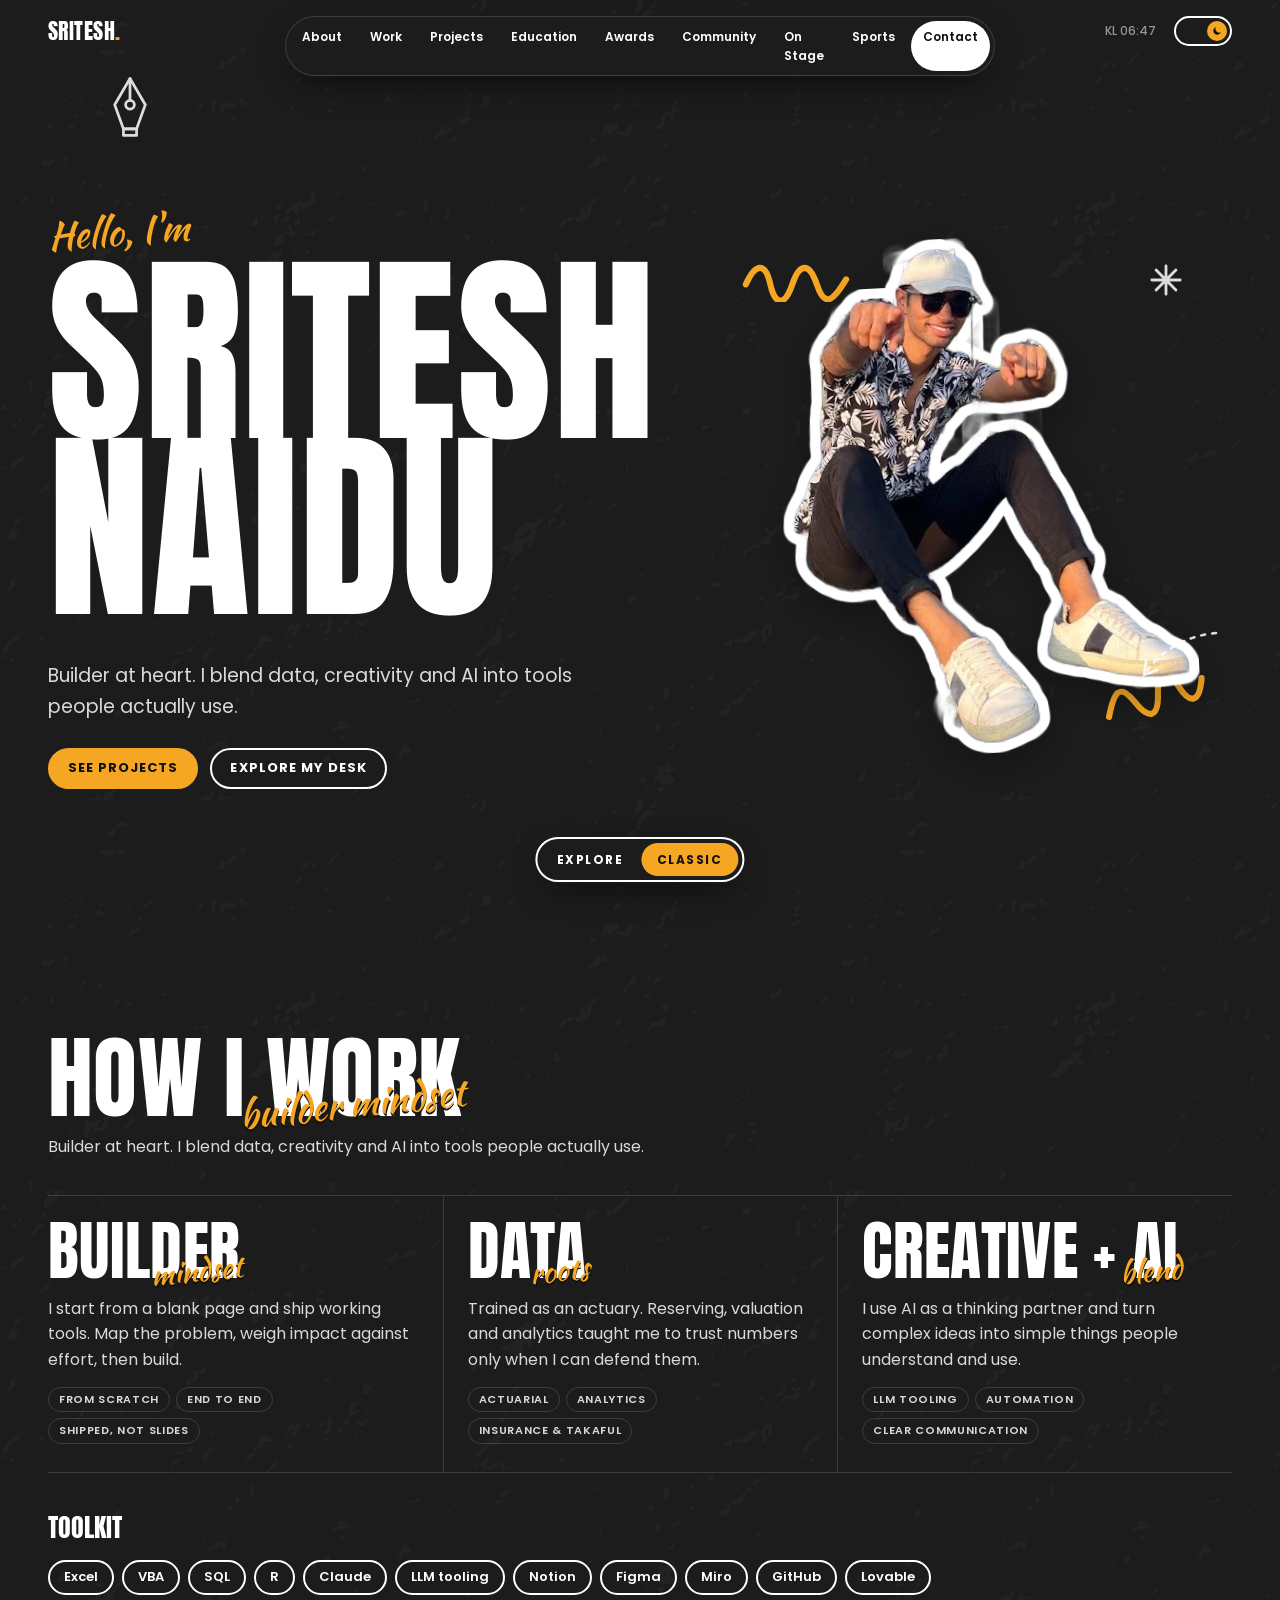
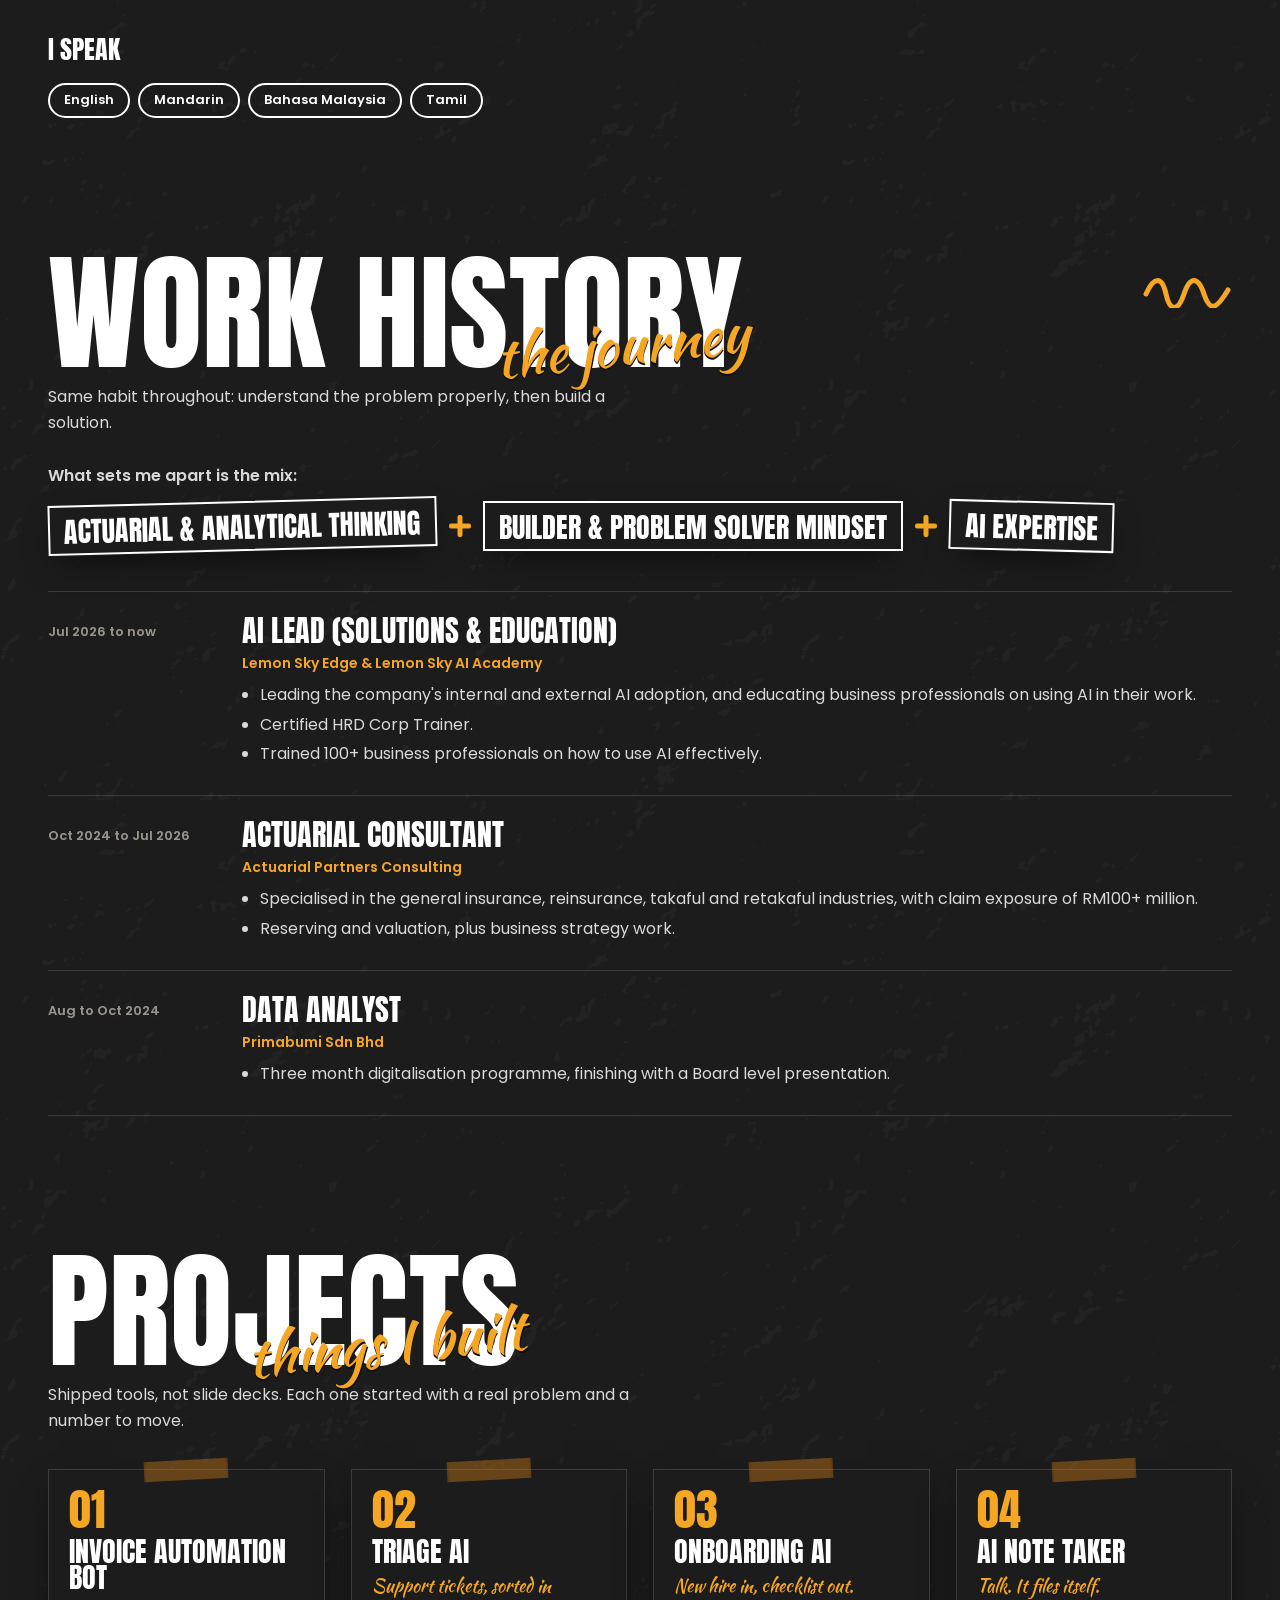
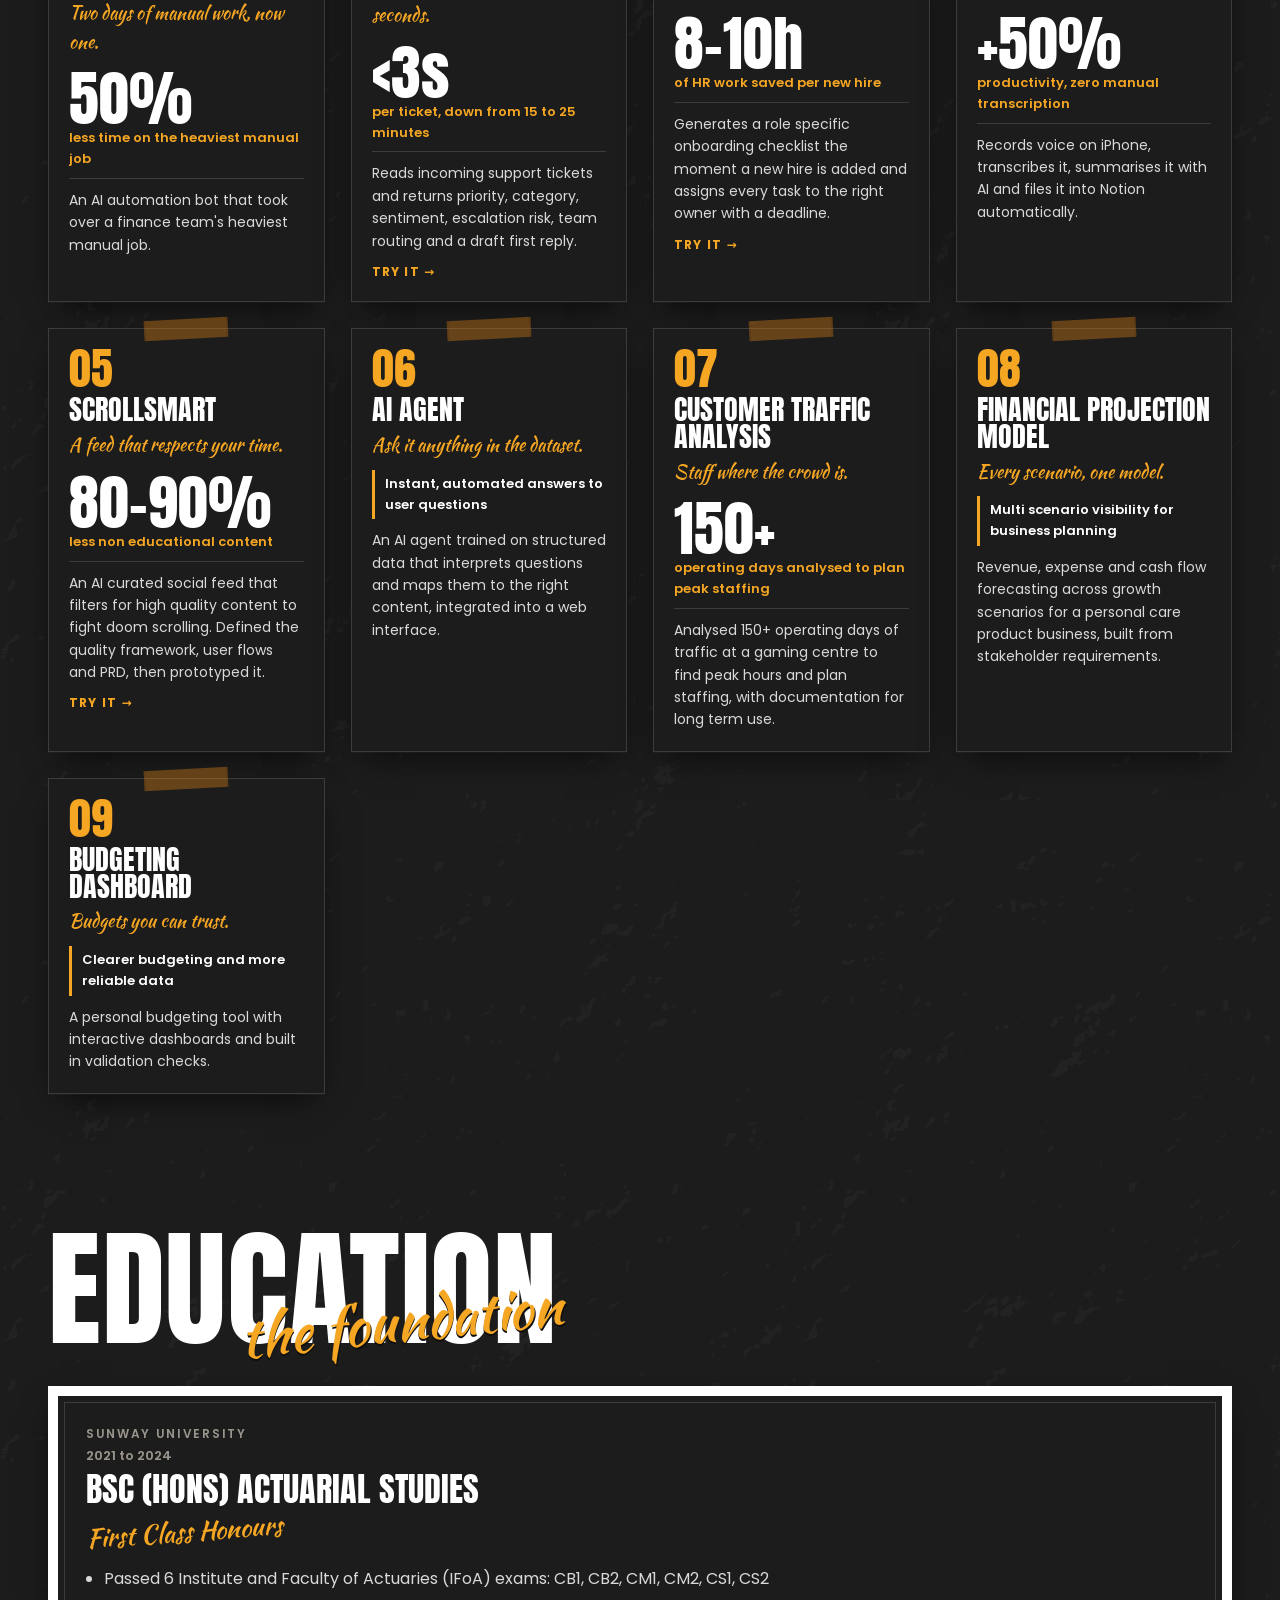
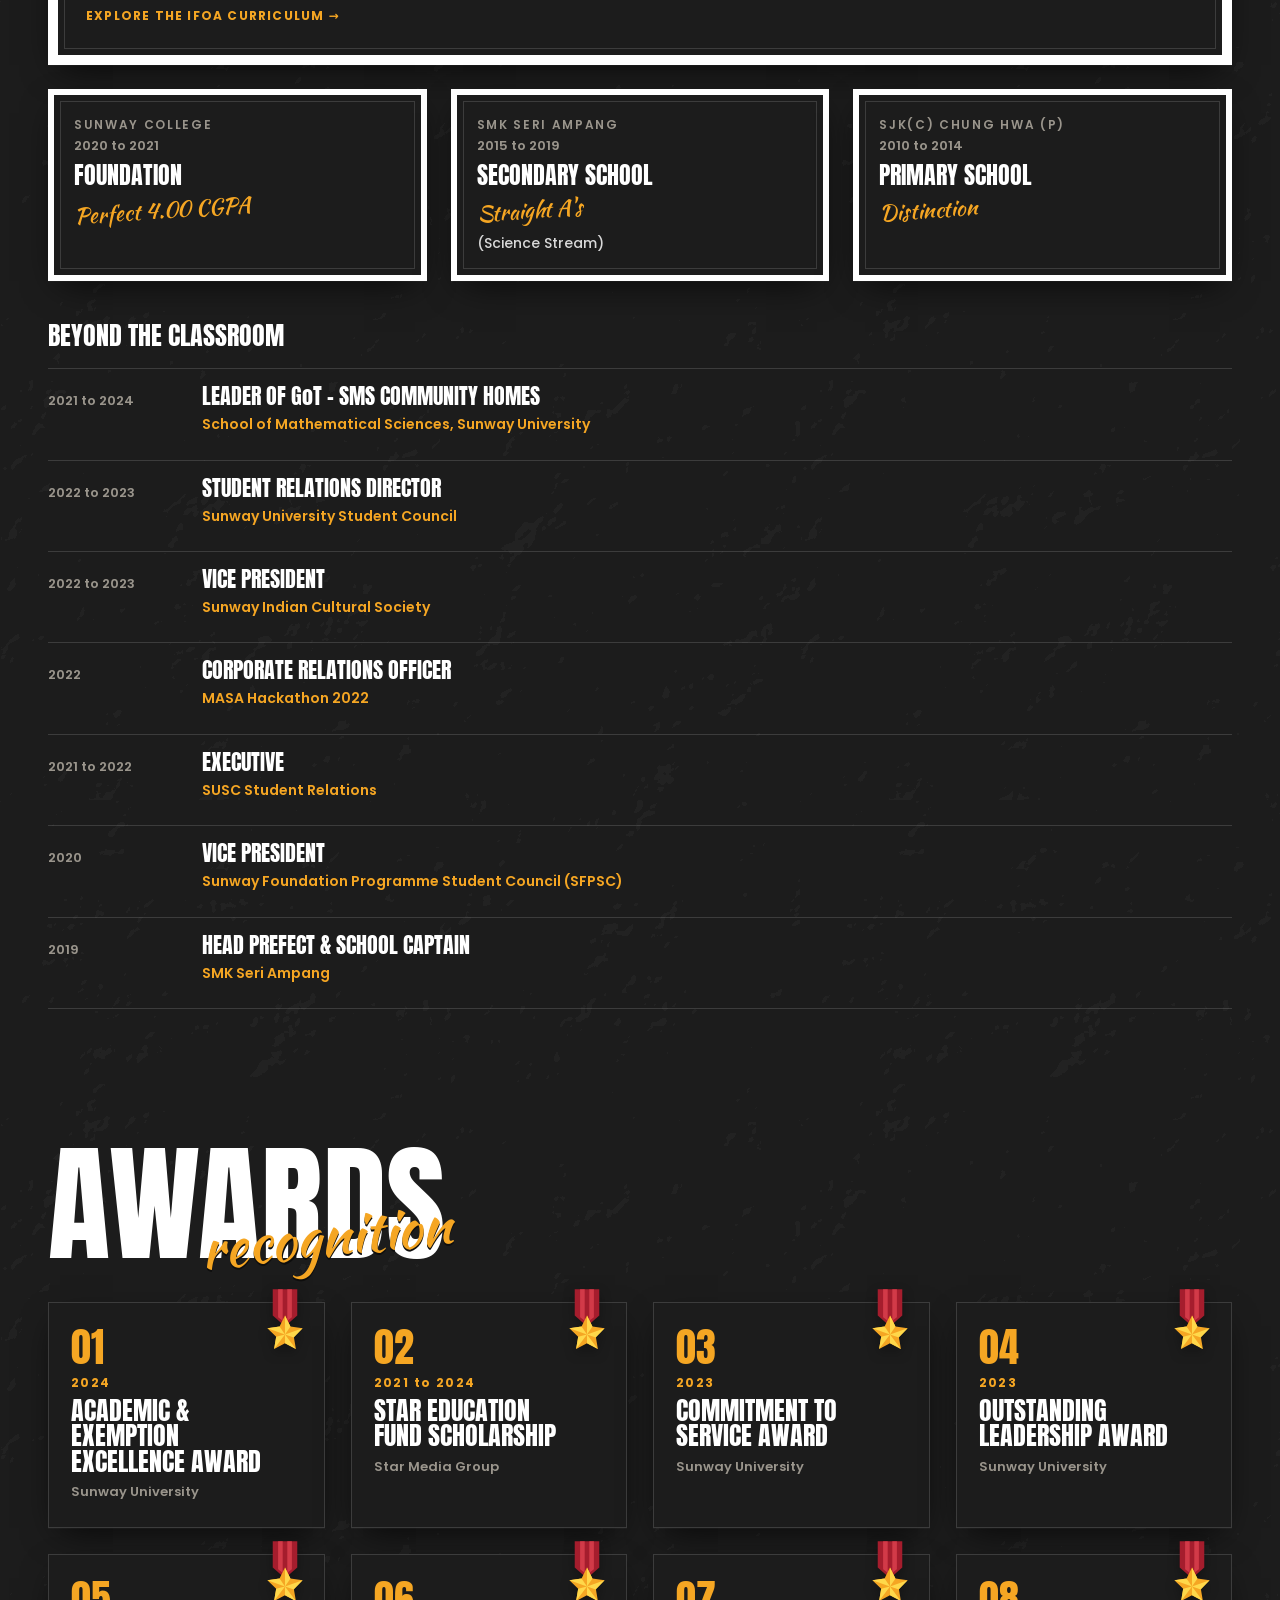
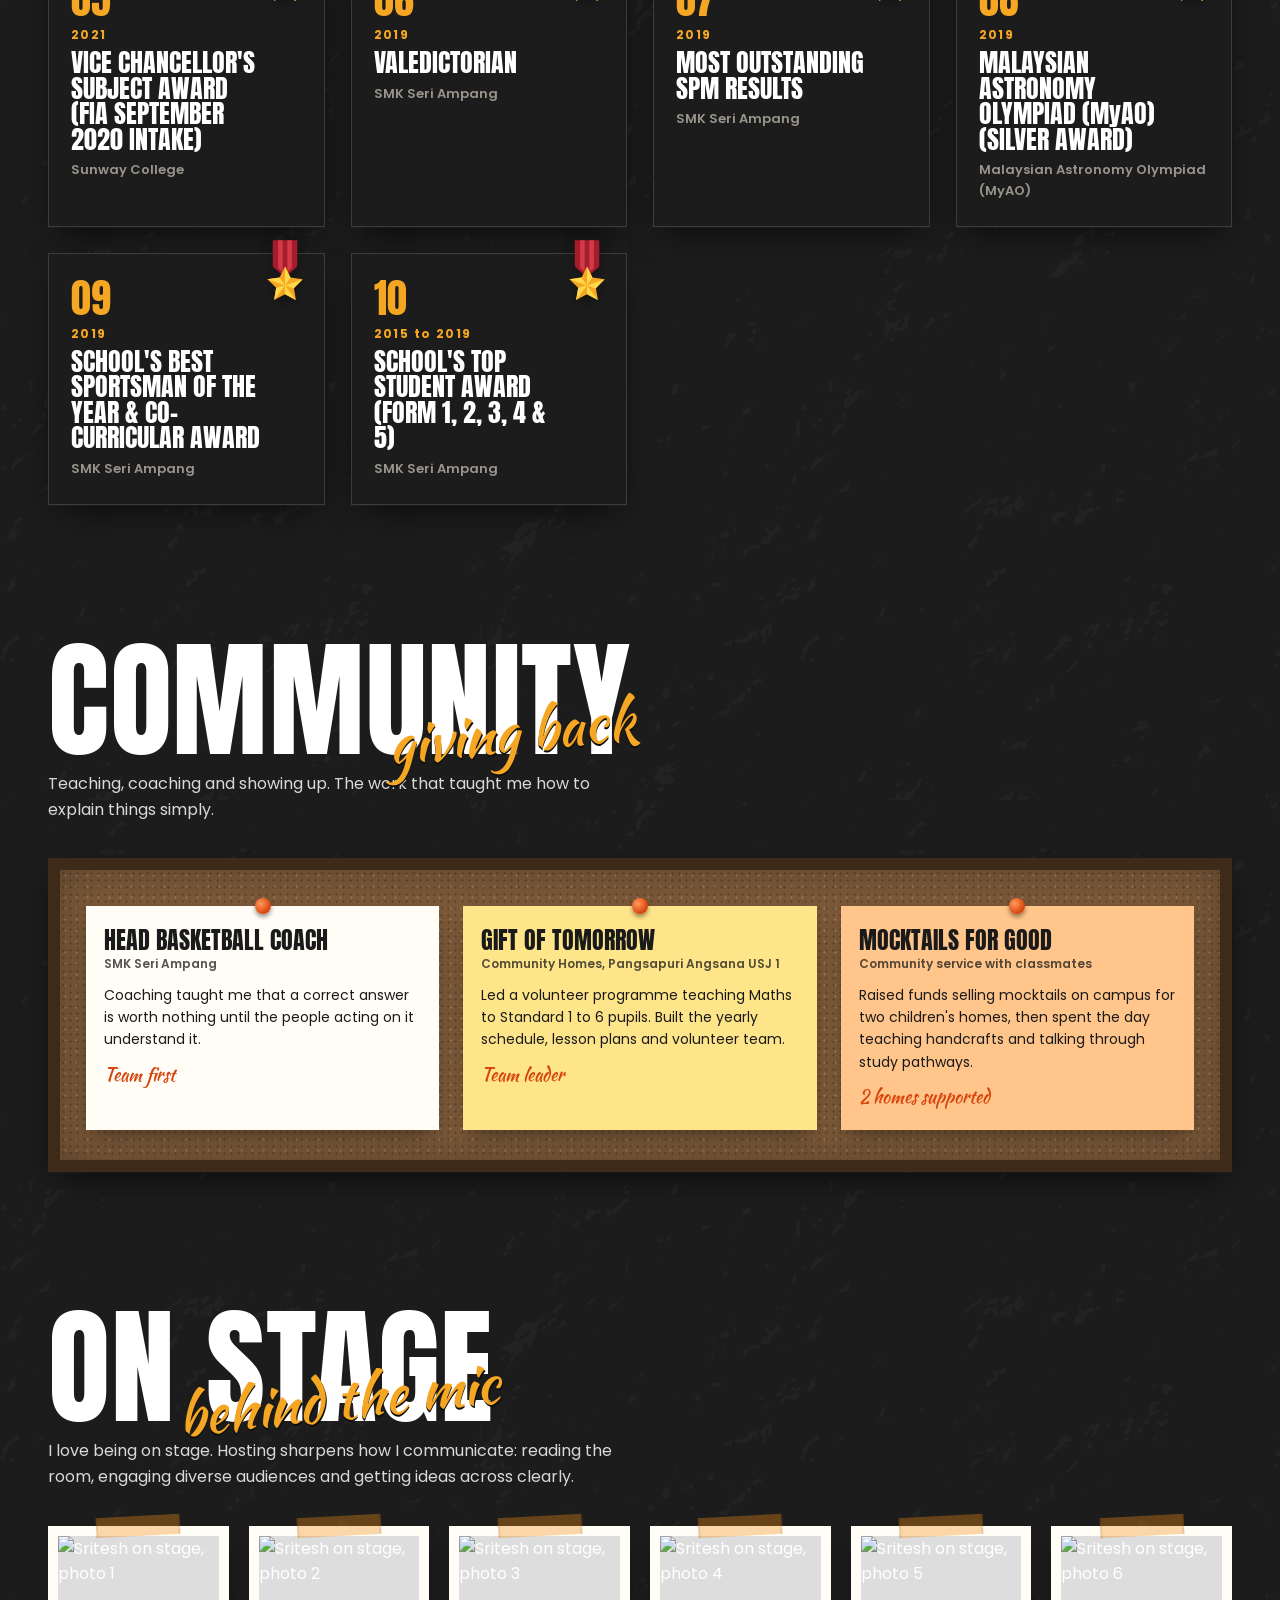
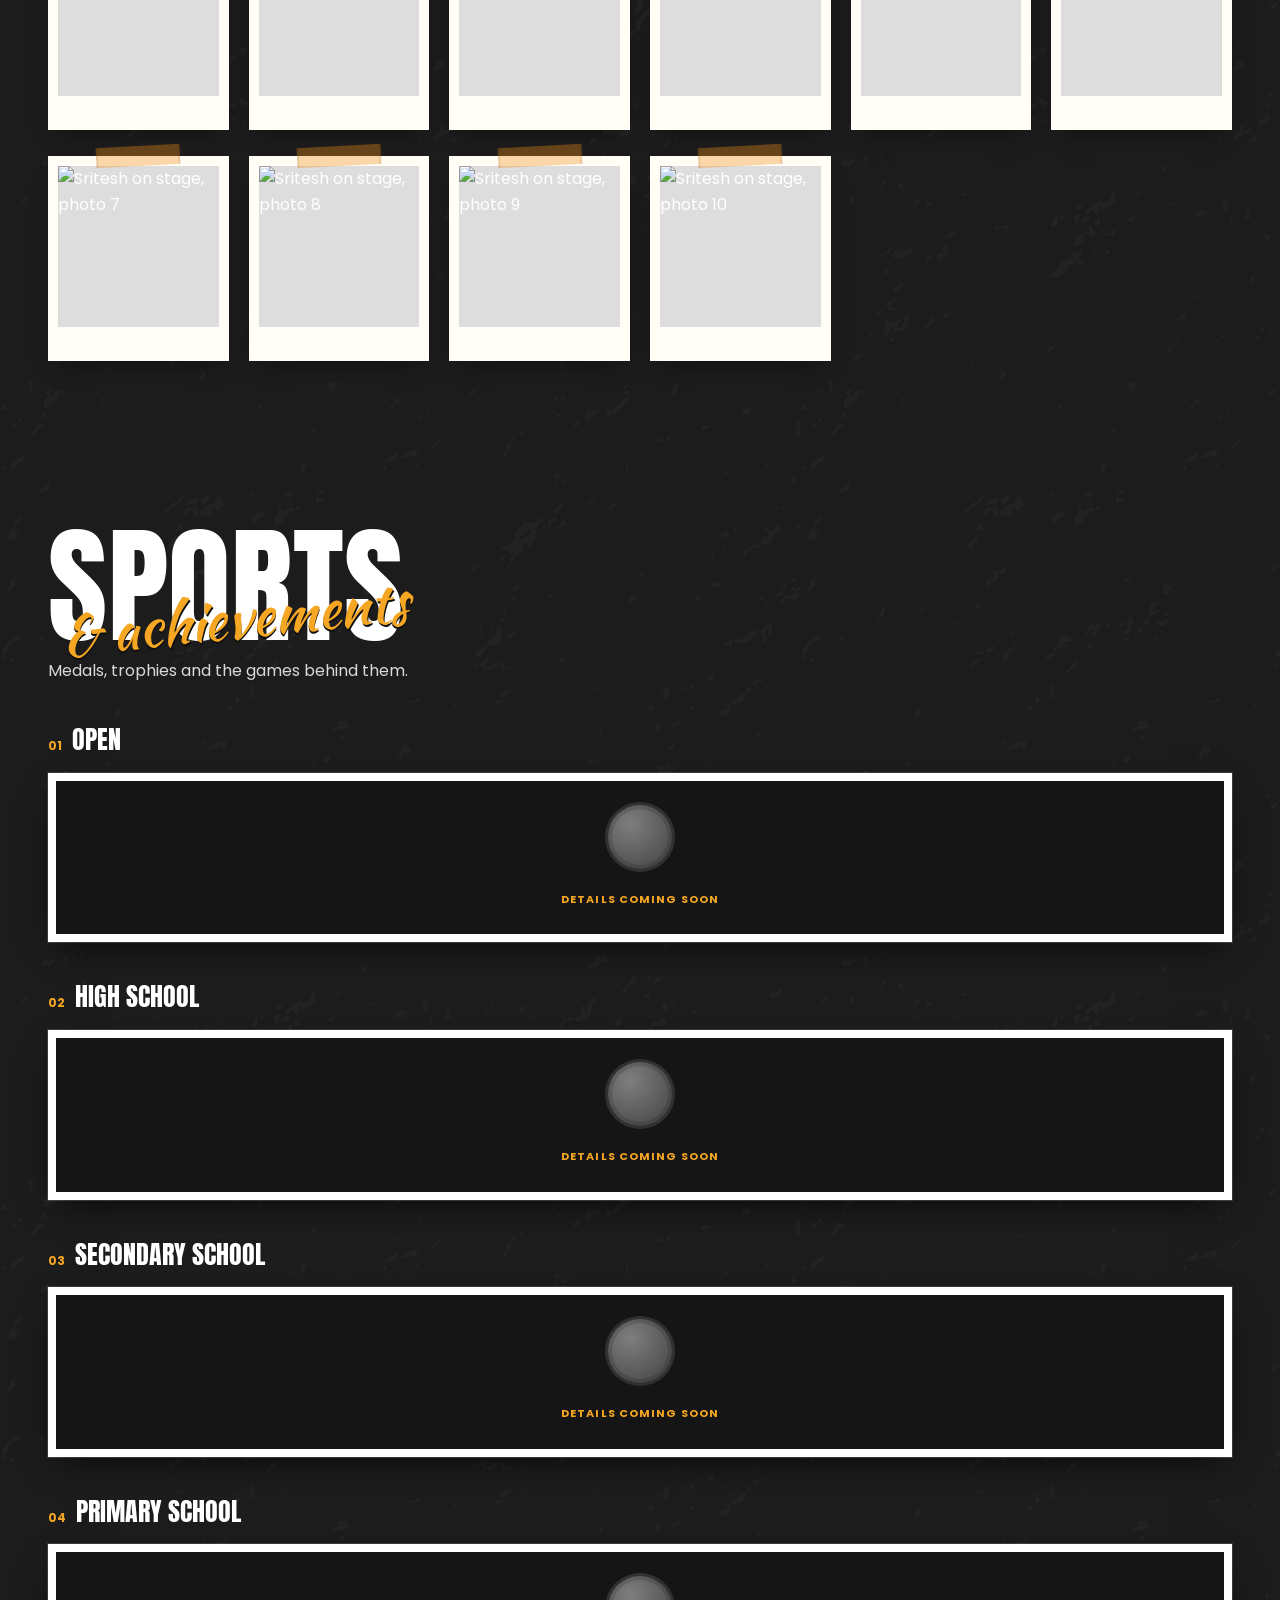
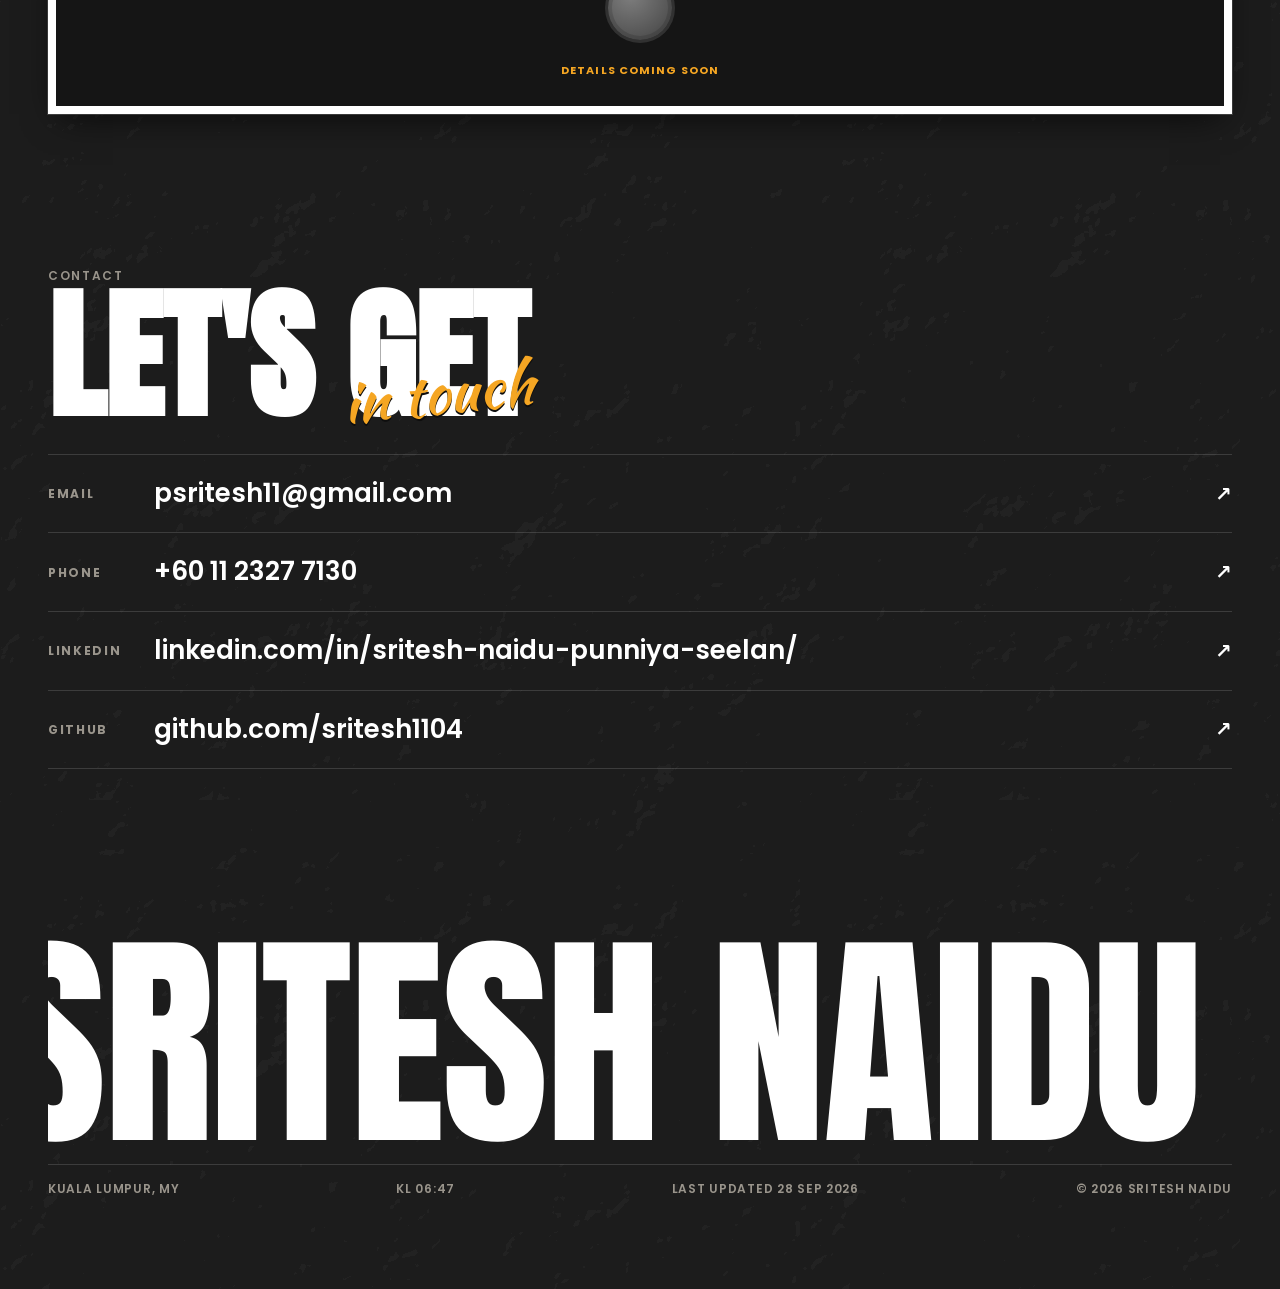
==== classic.html @ 648bc2b2 "Add files via upload" ====
<!doctype html>
<html lang="en" data-theme="dark">
<head>
  <meta charset="utf-8">
  <meta name="viewport" content="width=device-width, initial-scale=1">
  <title>Sritesh Naidu | Portfolio</title>
  <meta name="description" content="Sritesh Naidu: builder mindset, blending data, creativity and AI.">
  <link rel="icon" href="data:image/svg+xml,%3Csvg xmlns='http://www.w3.org/2000/svg' viewBox='0 0 64 64'%3E%3Ccircle cx='32' cy='32' r='30' fill='%23f28c18'/%3E%3Ctext x='32' y='45' font-family='Impact,Arial Black,sans-serif' font-size='38' text-anchor='middle' fill='%23111'%3ES%3C/text%3E%3C/svg%3E">
  <link rel="preconnect" href="https://fonts.googleapis.com">
  <link rel="preconnect" href="https://fonts.gstatic.com" crossorigin>
  <link href="https://fonts.googleapis.com/css2?family=Anton&family=Kaushan+Script&family=Poppins:wght@400;500;600;700&display=swap" rel="stylesheet">
  <link rel="stylesheet" href="assets/css/style.css">
  <link rel="stylesheet" href="assets/css/classic.css">
  <script>try{if(localStorage.getItem("sn-theme-classic")==="light")document.documentElement.setAttribute("data-theme","light")}catch(e){}</script>
</head>
<body class="classic">
  <main id="classic-root"></main>

  <script src="assets/js/content.js"></script>
  <script src="assets/js/sections.js"></script>
  <script src="assets/js/ui.js"></script>
  <script src="assets/js/classic.js"></script>
</body>
</html>
---- assets/css/style.css ----
/* ==========================================================
   Sritesh Naidu portfolio: shared styles (Explore + Classic)
   Light theme by default, dark theme via [data-theme="dark"]
   ========================================================== */

:root {
  --bg: #f3f0e8;
  --bg-2: #e9e4d8;
  --ink: #111111;
  --ink-2: #333333;
  --muted: #6f6a60;
  --line: rgba(17, 17, 17, 0.14);
  --accent: #f28c18;
  --accent-ink: #111111;
  --card: #fbf9f4;
  --sticker-edge: #ffffff;
  --shadow: 0 1px 0 rgba(0,0,0,.04), 0 10px 30px -12px rgba(0,0,0,.25);
  --paper: url("data:image/svg+xml,%3Csvg xmlns='http://www.w3.org/2000/svg' width='800' height='800'%3E%3Cfilter id='p' x='0' y='0'%3E%3CfeTurbulence type='fractalNoise' baseFrequency='.009' numOctaves='5' seed='11' stitchTiles='stitch'/%3E%3CfeDiffuseLighting lighting-color='%23fffbf2' surfaceScale='2.4'%3E%3CfeDistantLight azimuth='225' elevation='58'/%3E%3C/feDiffuseLighting%3E%3C/filter%3E%3Crect width='100%25' height='100%25' filter='url(%23p)'/%3E%3C/svg%3E");
  --panel-paper: url("data:image/svg+xml,%3Csvg xmlns='http://www.w3.org/2000/svg' width='600' height='600'%3E%3Cfilter id='p' x='0' y='0'%3E%3CfeTurbulence type='fractalNoise' baseFrequency='.014' numOctaves='4' seed='4' stitchTiles='stitch'/%3E%3CfeDiffuseLighting lighting-color='%23ffffff' surfaceScale='1.6'%3E%3CfeDistantLight azimuth='225' elevation='62'/%3E%3C/feDiffuseLighting%3E%3C/filter%3E%3Crect width='100%25' height='100%25' filter='url(%23p)'/%3E%3C/svg%3E");

  --f-display: "Anton", "Bebas Neue", Impact, sans-serif;
  --f-script: "Kaushan Script", "Brush Script MT", cursive;
  --f-body: "Poppins", system-ui, sans-serif;

  --gutter: clamp(16px, 4vw, 48px);
  --ease: cubic-bezier(.2, .7, .1, 1);
  color-scheme: light;
}

:root[data-theme="dark"] {
  --bg: #0e0e0e;
  --bg-2: #171717;
  --ink: #ffffff;
  --ink-2: #d9d9d9;
  --muted: #9a958c;
  --line: rgba(255, 255, 255, 0.14);
  --accent: #f5a623;
  --accent-ink: #111111;
  --card: #161616;
  --sticker-edge: #ffffff;
  --shadow: 0 1px 0 rgba(255,255,255,.03), 0 12px 34px -12px rgba(0,0,0,.8);
  --paper: url("data:image/svg+xml,%3Csvg xmlns='http://www.w3.org/2000/svg' width='800' height='800'%3E%3Cfilter id='p' x='0' y='0'%3E%3CfeTurbulence type='fractalNoise' baseFrequency='.009' numOctaves='5' seed='11' stitchTiles='stitch'/%3E%3CfeDiffuseLighting lighting-color='%23222222' surfaceScale='2.4'%3E%3CfeDistantLight azimuth='225' elevation='58'/%3E%3C/feDiffuseLighting%3E%3C/filter%3E%3Crect width='100%25' height='100%25' filter='url(%23p)'/%3E%3C/svg%3E");
  --panel-paper: url("data:image/svg+xml,%3Csvg xmlns='http://www.w3.org/2000/svg' width='600' height='600'%3E%3Cfilter id='p' x='0' y='0'%3E%3CfeTurbulence type='fractalNoise' baseFrequency='.014' numOctaves='4' seed='4' stitchTiles='stitch'/%3E%3CfeDiffuseLighting lighting-color='%231c1c1c' surfaceScale='1.6'%3E%3CfeDistantLight azimuth='225' elevation='62'/%3E%3C/feDiffuseLighting%3E%3C/filter%3E%3Crect width='100%25' height='100%25' filter='url(%23p)'/%3E%3C/svg%3E");
  color-scheme: dark;
}

*, *::before, *::after { box-sizing: border-box; }
html { -webkit-text-size-adjust: 100%; }
body {
  margin: 0;
  background-color: var(--bg);
  background-image: var(--paper);
  color: var(--ink);
  font-family: var(--f-body);
  font-size: 16px;
  line-height: 1.6;
  overflow-x: hidden;
  transition: background-color .5s var(--ease), color .5s var(--ease);
}
img { max-width: 100%; display: block; }
a { color: inherit; }
button { font: inherit; color: inherit; }
:focus-visible { outline: 2px solid var(--accent); outline-offset: 3px; }
::selection { background: var(--accent); color: var(--accent-ink); }

/* ---------- Type ---------- */
.display {
  font-family: var(--f-display);
  text-transform: uppercase;
  font-weight: 400;
  line-height: .86;
  letter-spacing: .005em;
  margin: 0;
}
.script {
  font-family: var(--f-script);
  color: var(--accent);
  font-weight: 400;
  line-height: 1;
  display: inline-block;
  transform: rotate(-6deg);
  text-transform: none;
  letter-spacing: 0;
}
.eyebrow {
  font-size: 12px;
  letter-spacing: .14em;
  text-transform: uppercase;
  color: var(--muted);
  font-weight: 600;
}

/* Big word + script overlay (the signature look) */
.title-stack { position: relative; display: inline-block; padding-bottom: .35em; }
.title-stack .display { font-size: clamp(56px, 10vw, 150px); }
.title-stack .script {
  position: absolute;
  right: -0.1em;
  bottom: 0;
  font-size: clamp(26px, 4.4vw, 64px);
  white-space: nowrap;
  text-shadow: 0 2px 0 var(--bg);
}
.title-stack.sm .display { font-size: clamp(44px, 7vw, 96px); }
.title-stack.sm .script { font-size: clamp(22px, 3vw, 42px); }

/* ---------- Doodles ---------- */
.squiggle { position: absolute; width: 90px; height: 40px; color: var(--accent); pointer-events: none; }
.doodle { color: var(--ink); opacity: .85; pointer-events: none; }

/* ---------- Buttons / pills ---------- */
.pill {
  display: inline-flex; align-items: center; gap: 8px;
  border: 2px solid var(--ink);
  border-radius: 999px;
  padding: 8px 18px;
  font-weight: 700;
  font-size: 13px;
  letter-spacing: .08em;
  text-transform: uppercase;
  text-decoration: none;
  background: transparent;
  cursor: pointer;
  transition: background .25s var(--ease), color .25s var(--ease), transform .25s var(--ease);
}
.pill:hover { background: var(--ink); color: var(--bg); transform: translateY(-2px); }
.pill.accent { border-color: var(--accent); background: var(--accent); color: var(--accent-ink); }
.pill.accent:hover { background: transparent; color: var(--ink); }

.tag {
  display: inline-block;
  font-size: 11px;
  font-weight: 600;
  letter-spacing: .06em;
  text-transform: uppercase;
  border: 1px solid var(--line);
  border-radius: 999px;
  padding: 3px 10px;
  color: var(--ink-2);
}

/* ---------- Top bar (both pages) ---------- */
.topbar {
  position: fixed; inset: 0 0 auto 0; z-index: 40;
  display: flex; align-items: center; justify-content: space-between; gap: 16px;
  padding: 16px var(--gutter);
  pointer-events: none;
}
.topbar > * { pointer-events: auto; }
.brand {
  font-family: var(--f-display); font-size: 22px; letter-spacing: .02em; text-transform: uppercase;
  text-decoration: none; line-height: 1;
}
.brand span { color: var(--accent); }
.topbar-right { display: flex; align-items: center; gap: 18px; font-size: 12px; }
.status { display: inline-flex; align-items: center; gap: 8px; font-weight: 600; }
.status .dot {
  width: 8px; height: 8px; border-radius: 50%; background: var(--accent);
  box-shadow: 0 0 0 0 var(--accent); animation: pulse 2s infinite;
}
@keyframes pulse {
  0% { box-shadow: 0 0 0 0 rgba(242,140,24,.6); }
  70% { box-shadow: 0 0 0 9px rgba(242,140,24,0); }
  100% { box-shadow: 0 0 0 0 rgba(242,140,24,0); }
}
.clock { font-variant-numeric: tabular-nums; color: var(--muted); font-weight: 500; }

/* Theme switch */
.theme-switch {
  position: relative; width: 58px; height: 30px; border-radius: 999px;
  border: 2px solid var(--ink); background: transparent; cursor: pointer; padding: 0;
}
.theme-switch .knob {
  position: absolute; top: 3px; left: 3px; width: 20px; height: 20px; border-radius: 50%;
  background: var(--accent); transition: transform .35s var(--ease);
  display: grid; place-items: center;
}
.theme-switch .knob svg { width: 12px; height: 12px; color: var(--accent-ink); }
:root[data-theme="dark"] .theme-switch .knob { transform: translateX(28px); }

/* Mode toggle pill (bottom centre) */
.mode-toggle {
  position: fixed; left: 50%; bottom: 18px; transform: translateX(-50%); z-index: 45;
  display: flex; padding: 4px; gap: 2px;
  background: var(--bg); background-image: var(--panel-paper);
  border: 2px solid var(--ink); border-radius: 999px;
  box-shadow: var(--shadow);
}
.mode-toggle a {
  text-decoration: none; font-size: 12px; font-weight: 700; letter-spacing: .12em;
  padding: 7px 16px; border-radius: 999px; transition: background .25s, color .25s;
}
.mode-toggle a.active { background: var(--accent); color: var(--accent-ink); }
.mode-toggle a:not(.active):hover { background: var(--bg-2); }

/* ---------- Section blocks (shared by panels + classic) ---------- */
.sec { position: relative; }
.sec-head { margin-bottom: 36px; position: relative; }
.sec-lead { max-width: 60ch; color: var(--ink-2); margin: 10px 0 0; }

/* "What sets me apart" formula */
.edge { margin: -8px 0 40px; }
.edge-label { margin: 0 0 12px; font-weight: 600; color: var(--ink-2); }
.formula { display: flex; flex-wrap: wrap; align-items: center; gap: 10px 12px; }
.formula .term {
  font-family: var(--f-display); text-transform: uppercase; font-size: clamp(20px, 2.4vw, 28px); line-height: 1;
  border: 2px solid var(--ink); padding: 10px 14px 8px; background: var(--card); background-image: var(--panel-paper);
  box-shadow: var(--shadow);
}
.formula .term:nth-child(1) { transform: rotate(-1.5deg); }
.formula .term:nth-child(5) { transform: rotate(1.5deg); }
.formula .plus {
  position: relative; width: 22px; height: 22px; flex: none; font-size: 0;
}
.formula .plus::before, .formula .plus::after {
  content: ""; position: absolute; left: 50%; top: 50%; background: var(--accent); border-radius: 2px;
  transform: translate(-50%, -50%);
}
.formula .plus::before { width: 22px; height: 5px; }
.formula .plus::after { width: 5px; height: 22px; }

/* Work rows */
.rows { border-top: 1px solid var(--line); }
.row {
  display: grid; grid-template-columns: 170px 1fr; gap: 24px;
  padding: 24px 0; border-bottom: 1px solid var(--line);
}
.row .when { font-size: 13px; font-weight: 600; color: var(--muted); padding-top: 6px; }
.row h3 { font-family: var(--f-display); text-transform: uppercase; font-weight: 400; font-size: 30px; line-height: 1; margin: 0; }
.row .org { font-weight: 600; color: var(--accent); margin: 6px 0 8px; font-size: 14px; }
.row ul { margin: 0; padding-left: 18px; color: var(--ink-2); }
.row li { margin: 4px 0; }

/* Project cards (collage) */
.cards { display: grid; grid-template-columns: repeat(auto-fill, minmax(260px, 1fr)); gap: 26px; }
.card {
  position: relative;
  background: var(--card); background-image: var(--panel-paper);
  border: 1px solid var(--line);
  padding: 22px 20px 20px;
  box-shadow: var(--shadow);
  transform: rotate(var(--r, 0deg));
  transition: transform .35s var(--ease), box-shadow .35s var(--ease);
  display: flex; flex-direction: column; gap: 10px;
}
.card:hover { transform: rotate(0deg) translateY(-6px); }
.card .num { font-family: var(--f-display); font-size: 44px; line-height: .8; color: var(--accent); }
.card h3 { font-family: var(--f-display); text-transform: uppercase; font-weight: 400; font-size: 28px; line-height: .95; margin: 0; }
.card .tagline { font-family: var(--f-script); color: var(--accent); font-size: 18px; margin: -2px 0 0; }
.card p { margin: 0; color: var(--ink-2); font-size: 14px; }
.card .stat { display: flex; flex-direction: column; gap: 2px; padding: 6px 0 8px; border-bottom: 1px solid var(--line); }
.card .stat-v { font-family: var(--f-display); font-size: clamp(46px, 5vw, 60px); line-height: .9; color: var(--ink); }
.card .stat-l { font-size: 13px; font-weight: 600; color: var(--accent); }
.card .impact {
  font-size: 13px; font-weight: 600; border-left: 3px solid var(--accent);
  padding: 4px 0 4px 10px; color: var(--ink);
}
.card .tags { display: flex; flex-wrap: wrap; gap: 6px; margin-top: auto; padding-top: 6px; }
.card .go { font-size: 12px; font-weight: 700; letter-spacing: .1em; text-transform: uppercase; text-decoration: none; color: var(--accent); }
.card .go:hover { text-decoration: underline; }
.tape {
  position: absolute; top: -10px; left: 50%; width: 84px; height: 20px;
  transform: translateX(-50%) rotate(-3deg);
  background: rgba(242,140,24,.35);
  border-left: 2px dashed rgba(0,0,0,.08); border-right: 2px dashed rgba(0,0,0,.08);
}

/* Pillars */
.pillars { display: grid; grid-template-columns: repeat(auto-fit, minmax(240px, 1fr)); gap: 0; border-top: 1px solid var(--line); }
.pillar { padding: 28px 24px 28px 0; border-bottom: 1px solid var(--line); }
.pillar + .pillar { padding-left: 24px; border-left: 1px solid var(--line); }
.pillar .title-stack .display { font-size: clamp(40px, 5vw, 64px); }
.pillar .title-stack .script { font-size: clamp(20px, 2.4vw, 30px); }
.pillar p { color: var(--ink-2); margin: 10px 0 14px; }
.pillar .tags { display: flex; flex-wrap: wrap; gap: 6px; }

/* Education */
.edu-grid { display: grid; grid-template-columns: 1.2fr 1fr; gap: 28px; }
.certificate {
  position: relative; padding: 28px; border: 10px solid var(--ink);
  background: var(--card); background-image: var(--panel-paper); box-shadow: var(--shadow);
}
.certificate::after { content: ""; position: absolute; inset: 6px; border: 1px solid var(--line); pointer-events: none; }
.certificate h3 { font-family: var(--f-display); text-transform: uppercase; font-weight: 400; font-size: 34px; line-height: 1; margin: 6px 0; }
.certificate .honours { font-family: var(--f-script); color: var(--accent); font-size: 26px; transform: rotate(-4deg); display: inline-block; }
.certificate ul { padding-left: 18px; margin: 12px 0 0; color: var(--ink-2); }
.certificate .go { display: inline-block; margin-top: 14px; font-size: 12px; font-weight: 700; letter-spacing: .1em; text-transform: uppercase; color: var(--accent); text-decoration: none; }
.certificate .go:hover { text-decoration: underline; }
.edu-period { font-size: 13px; font-weight: 600; color: var(--muted); margin-top: 2px; }
.edu-note { font-size: 14px; font-weight: 500; color: var(--ink-2); margin-top: 4px; white-space: nowrap; }
.keep-case { text-transform: none; }
.edu-list { display: grid; grid-template-columns: repeat(3, 1fr); gap: 24px; }
.edu-list .main { grid-column: 1 / -1; }
.edu-list .small { border-width: 6px; padding: 20px; }
.edu-list .small h3 { font-size: 24px; }
.edu-list .small .honours { font-size: 22px; }
@media (max-width: 720px) { .edu-list { grid-template-columns: 1fr; } }
.award-list { list-style: none; padding: 0; margin: 0; display: grid; gap: 10px; }
.award-list li {
  display: flex; align-items: center; gap: 12px; padding: 12px 14px;
  border: 1px solid var(--line); background: var(--card); background-image: var(--panel-paper);
  font-weight: 600;
}
.award-list .medal {
  width: 28px; height: 28px; border-radius: 50%; flex: none;
  background: radial-gradient(circle at 35% 30%, #ffe6a3, #d49a1d 60%, #9c6a07);
  box-shadow: inset 0 0 0 2px rgba(0,0,0,.12);
}
.award-cards { display: grid; grid-template-columns: repeat(auto-fit, minmax(220px, 1fr)); gap: 26px; }
.award-card {
  position: relative; padding: 28px 22px 24px 22px;
  background: var(--card); background-image: var(--panel-paper);
  border: 1px solid var(--line); box-shadow: var(--shadow);
  transform: rotate(var(--r, 0deg)); transition: transform .35s var(--ease);
}
.award-card:hover { transform: rotate(0deg) translateY(-6px); }
.award-card .num { font-family: var(--f-display); font-size: 40px; line-height: .8; color: var(--accent); }
.award-card h3 { font-family: var(--f-display); text-transform: uppercase; font-weight: 400; font-size: 26px; line-height: .98; margin: 6px 0 0; padding-right: 40px; }
.award-year { margin-top: 10px; font-size: 12px; font-weight: 700; letter-spacing: .12em; color: var(--accent); }
.award-org { margin-top: 8px; font-size: 13px; font-weight: 600; color: var(--muted); }
.star-medal {
  position: absolute; top: -14px; right: 16px; width: 46px; height: 62px;
  filter: drop-shadow(0 5px 6px rgba(0,0,0,.3));
}
.rosette {
  position: absolute; top: -16px; right: 18px; width: 54px; height: 54px; border-radius: 50%;
  background: repeating-conic-gradient(var(--accent) 0 10deg, #d8430b 10deg 20deg);
  display: grid; place-items: center; box-shadow: 0 6px 14px -6px rgba(0,0,0,.5);
}
.rosette span { width: 32px; height: 32px; border-radius: 50%; background: radial-gradient(circle at 35% 30%, #ffe6a3, #d49a1d 60%, #9c6a07); }
.rosette::after {
  content: ""; position: absolute; top: 44px; left: 50%; width: 26px; height: 30px; transform: translateX(-50%);
  background: linear-gradient(90deg, #d8430b 50%, var(--accent) 50%);
  clip-path: polygon(0 0, 100% 0, 100% 100%, 50% 75%, 0 100%); z-index: -1;
}
.sub-head { font-family: var(--f-display); text-transform: uppercase; font-weight: 400; font-size: 26px; margin: 34px 0 12px; }
.mini-rows .row { grid-template-columns: 130px 1fr; padding: 16px 0; }
.mini-rows .row h3 { font-size: 22px; }
.mini-rows .row p { margin: 4px 0 0; color: var(--ink-2); font-size: 14px; }

/* Community pinboard */
.pinboard {
  position: relative;
  background: #b9875a;
  background-image:
    radial-gradient(rgba(0,0,0,.18) 1px, transparent 1.4px),
    radial-gradient(rgba(255,255,255,.15) 1px, transparent 1.4px);
  background-size: 7px 7px, 11px 11px;
  border: 12px solid #6b4a2d;
  padding: 36px 26px 30px;
  display: grid; grid-template-columns: repeat(auto-fit, minmax(210px, 1fr)); gap: 30px 24px;
  box-shadow: inset 0 0 40px rgba(0,0,0,.25), var(--shadow);
}
:root[data-theme="dark"] .pinboard { background-color: #7a5838; border-color: #3e2a19; }
.note {
  position: relative; background: #fffdf6; color: #1a1a1a; padding: 22px 18px 18px;
  transform: rotate(var(--r, -2deg)); box-shadow: 0 10px 20px -8px rgba(0,0,0,.45);
  transition: transform .3s var(--ease);
}
.note:hover { transform: rotate(0deg) scale(1.03); }
.note.yellow { background: #ffe58a; }
.note.orange { background: #ffc58a; }
.note .pin {
  position: absolute; top: -8px; left: 50%; width: 16px; height: 16px; border-radius: 50%;
  transform: translateX(-50%); background: radial-gradient(circle at 35% 35%, #ff9a5a, #d8430b 70%);
  box-shadow: 0 3px 4px rgba(0,0,0,.4);
}
.note h3 { font-family: var(--f-display); text-transform: uppercase; font-weight: 400; font-size: 24px; line-height: 1; margin: 0 0 2px; }
.note .org { font-size: 12px; font-weight: 600; opacity: .75; }
.note p { font-size: 14px; margin: 10px 0 0; }
.note .scrawl { font-family: var(--f-script); color: #d8430b; font-size: 18px; margin-top: 10px; display: block; }

/* On Stage: event tickets */
.stage-stats { display: flex; flex-wrap: wrap; gap: 28px; margin-bottom: 26px; }
.stage-stats .stat { display: flex; flex-direction: column; }
.stage-stats .stat-v { font-family: var(--f-display); font-size: clamp(44px, 5vw, 64px); line-height: .9; }
.stage-stats .stat-l { font-size: 13px; font-weight: 600; color: var(--accent); }
.photo-wall { display: grid; grid-template-columns: repeat(auto-fill, minmax(170px, 1fr)); gap: 26px 20px; margin-bottom: 30px; }
.polaroid {
  position: relative; margin: 0; background: #fffdf6; padding: 10px 10px 34px;
  box-shadow: 0 12px 22px -12px rgba(0,0,0,.5);
  transform: rotate(var(--r, 0deg)); transition: transform .35s var(--ease);
}
.polaroid:hover { transform: rotate(0deg) scale(1.04); z-index: 2; }
.polaroid img { width: 100%; aspect-ratio: 1; object-fit: cover; display: block; background: #ddd; }
.stage-filters { display: flex; flex-wrap: wrap; gap: 8px; margin-bottom: 22px; }
.chip-btn {
  border: 2px solid var(--ink); border-radius: 999px; padding: 5px 14px; background: transparent;
  font-weight: 600; font-size: 13px; cursor: pointer; transition: background .2s, color .2s;
}
.chip-btn.on, .chip-btn:hover { background: var(--ink); color: var(--bg); }
.tickets { display: grid; grid-template-columns: repeat(auto-fill, minmax(280px, 1fr)); gap: 24px; }
.ticket {
  position: relative; display: grid; grid-template-columns: 1fr 96px;
  background: var(--card); background-image: var(--panel-paper);
  border: 1px solid var(--line); box-shadow: var(--shadow);
  transform: rotate(var(--r, 0deg)); transition: transform .35s var(--ease);
  /* punched notches on the tear line */
  -webkit-mask: radial-gradient(circle 10px at calc(100% - 96px) 0, #0000 98%, #000) top / 100% 51% no-repeat,
                radial-gradient(circle 10px at calc(100% - 96px) 100%, #0000 98%, #000) bottom / 100% 51% no-repeat;
          mask: radial-gradient(circle 10px at calc(100% - 96px) 0, #0000 98%, #000) top / 100% 51% no-repeat,
                radial-gradient(circle 10px at calc(100% - 96px) 100%, #0000 98%, #000) bottom / 100% 51% no-repeat;
}
.ticket[hidden] { display: none; }
.ticket:hover { transform: rotate(0deg) translateY(-5px); }
.ticket-photo { grid-column: 1 / -1; width: 100%; aspect-ratio: 16 / 9; object-fit: cover; }
.ticket-main { padding: 18px 16px 18px 18px; }
.ticket-main h3 { font-family: var(--f-display); text-transform: uppercase; font-weight: 400; font-size: 26px; line-height: .98; margin: 10px 0 6px; }
.ticket-org { font-size: 13px; font-weight: 600; color: var(--muted); }
.ticket-stub {
  border-left: 2px dashed var(--line); padding: 18px 12px; display: flex; flex-direction: column; gap: 2px; justify-content: center;
}
.stub-k { font-size: 10px; font-weight: 700; letter-spacing: .14em; text-transform: uppercase; color: var(--muted); }
.stub-v { font-family: var(--f-display); font-size: 20px; line-height: 1; margin-bottom: 8px; }
.ticket-stub .go { font-size: 11px; font-weight: 700; letter-spacing: .1em; text-transform: uppercase; color: var(--accent); text-decoration: none; }
.role-tag {
  display: inline-block; font-size: 11px; font-weight: 700; letter-spacing: .1em; text-transform: uppercase;
  padding: 3px 10px; border-radius: 999px; background: var(--accent); color: var(--accent-ink);
}
.role-tag.role-panel { background: var(--ink); color: var(--bg); }
.role-tag.role-business-events { background: #1f5fd1; color: #fff; }
.ticket.placeholder { opacity: .75; }

/* Sports shelf */
.medals { display: grid; grid-template-columns: repeat(auto-fit, minmax(200px, 1fr)); gap: 22px; }
.medal-box {
  border: 8px solid var(--sticker-edge); outline: 1px solid var(--line);
  background: #151515; color: #fff; padding: 24px 18px; text-align: center; box-shadow: var(--shadow);
}
.medal-box .disc {
  width: 64px; height: 64px; margin: 0 auto 12px; border-radius: 50%;
  background: radial-gradient(circle at 35% 30%, #ffe6a3, #d49a1d 60%, #9c6a07);
  box-shadow: inset 0 0 0 4px rgba(0,0,0,.15), 0 0 0 3px #b8322b;
  position: relative;
}
.medal-box:nth-child(2) .disc { background: radial-gradient(circle at 35% 30%, #ffffff, #b9bec4 60%, #7d838a); }
.medal-box:nth-child(3) .disc { background: radial-gradient(circle at 35% 30%, #ffd7b0, #b8733a 60%, #7a4518); }
.medal-box h3 { font-family: var(--f-display); text-transform: uppercase; font-weight: 400; font-size: 24px; margin: 0; }
.medal-box p { margin: 4px 0 0; font-size: 13px; color: #bdbdbd; }
.sport-group + .sport-group { margin-top: 10px; }
.sport-group .sub-head { display: flex; align-items: baseline; gap: 10px; }
.grp-num { font-family: var(--f-body); font-size: 12px; font-weight: 700; color: var(--accent); }
.medal-box.empty { opacity: .7; }
.medal-box.empty .disc { filter: grayscale(1); opacity: .5; }
.tbc { display: inline-block; margin-top: 10px; font-size: 11px; font-weight: 700; letter-spacing: .1em; color: var(--accent); }

/* Contact */
.contact-big { font-family: var(--f-display); text-transform: uppercase; font-size: clamp(52px, 11vw, 170px); line-height: .85; margin: 0; }
.contact-list { list-style: none; margin: 30px 0 0; padding: 0; border-top: 1px solid var(--line); }
.contact-list li { border-bottom: 1px solid var(--line); }
.contact-list a, .contact-list button {
  display: flex; align-items: center; justify-content: space-between; gap: 16px; width: 100%;
  padding: 18px 0; text-decoration: none; background: none; border: 0; cursor: pointer; text-align: left;
  font-size: clamp(18px, 2.4vw, 26px); font-weight: 600;
  transition: color .2s, padding .3s var(--ease);
}
.contact-list a:hover, .contact-list button:hover { color: var(--accent); padding-left: 10px; }
.contact-list .k { font-size: 12px; font-weight: 700; letter-spacing: .14em; text-transform: uppercase; color: var(--muted); min-width: 90px; }
.contact-list .v { flex: 1; word-break: break-word; }
.contact-list .arrow { font-size: 20px; }
.toast {
  position: fixed; left: 50%; bottom: 80px; transform: translate(-50%, 20px); opacity: 0; z-index: 60;
  background: var(--ink); color: var(--bg); padding: 10px 18px; border-radius: 999px; font-size: 13px; font-weight: 600;
  transition: opacity .3s, transform .3s var(--ease); pointer-events: none;
}
.toast.show { opacity: 1; transform: translate(-50%, 0); }

/* Tools strip */
.chips { display: flex; flex-wrap: wrap; gap: 8px; }
.chip { border: 2px solid var(--ink); border-radius: 999px; padding: 5px 14px; font-weight: 600; font-size: 13px; }

/* Sticker cutout portrait */
.portrait-sticker {
  width: min(420px, 78vw); height: auto; display: block;
  transform: rotate(-3deg);
  filter: drop-shadow(0 14px 18px rgba(0,0,0,.28));
  transition: transform .4s var(--ease);
}
.portrait-sticker:hover { transform: rotate(0deg) scale(1.02); }
.portrait-sticker.sm { width: min(220px, 50vw); }
.about-portrait { display: flex; justify-content: flex-end; margin: -20px 0 -60px; position: relative; z-index: 1; pointer-events: none; }

/* Sticker portrait placeholder (unused now) */
.sticker {
  position: relative; width: min(340px, 80vw); aspect-ratio: 4 / 5;
  border-radius: 46% 46% 12px 12px;
  background: linear-gradient(160deg, var(--accent), #d8430b);
  border: 10px solid var(--sticker-edge);
  box-shadow: 0 20px 40px -18px rgba(0,0,0,.5);
  display: grid; place-items: center; transform: rotate(3deg);
}
.sticker .mono { font-family: var(--f-display); font-size: 120px; color: #111; line-height: 1; }
.sticker .ph { position: absolute; bottom: 14px; left: 0; right: 0; text-align: center; font-size: 11px; font-weight: 700; letter-spacing: .12em; color: #111; opacity: .7; }

/* Reveal on scroll */
.reveal { opacity: 0; transform: translateY(28px); transition: opacity .8s var(--ease), transform .8s var(--ease); }
.reveal.in { opacity: 1; transform: none; }

@media (prefers-reduced-motion: reduce) {
  *, *::before, *::after { animation: none !important; transition: none !important; }
  .reveal { opacity: 1; transform: none; }
}

@media (max-width: 720px) {
  .row, .mini-rows .row { grid-template-columns: 1fr; gap: 6px; }
  .edu-grid { grid-template-columns: 1fr; }
  .pillar + .pillar { padding-left: 0; border-left: 0; }
  .topbar-right .clock, .topbar-right .status-text { display: none; }
}
---- assets/css/classic.css ----
/* Classic (scrolling) version */

.classic main { padding: 0 var(--gutter); max-width: 1280px; margin: 0 auto; }
.classic .sec { padding: clamp(80px, 12vw, 140px) 0 0; }

.subnav {
  position: fixed; top: 16px; left: 50%; transform: translateX(-50%); z-index: 41;
  display: flex; gap: 4px; padding: 4px;
  background: var(--bg); background-image: var(--panel-paper);
  border: 1px solid var(--line); border-radius: 999px; box-shadow: var(--shadow);
}
.subnav a {
  font-size: 12px; font-weight: 600; text-decoration: none; padding: 6px 12px; border-radius: 999px;
  transition: background .2s, color .2s;
}
.subnav a:hover, .subnav a.on { background: var(--ink); color: var(--bg); }
@media (max-width: 980px) { .subnav { display: none; } }

/* Hero */
.hero {
  position: relative; min-height: 100svh;
  display: grid; grid-template-columns: 1.35fr 1fr; align-items: center; gap: 30px;
  padding-top: 90px;
}
.hero .kicker { font-family: var(--f-script); color: var(--accent); font-size: clamp(26px, 3vw, 40px); transform: rotate(-4deg); display: inline-block; }
.hero .name { font-size: clamp(84px, 16vw, 240px); }
.hero .name .script {
  position: absolute; right: 0; bottom: -.15em; font-size: clamp(34px, 5.6vw, 84px);
  text-shadow: 0 3px 0 var(--bg);
}
.hero .name-wrap { position: relative; display: inline-block; }
.hero .line { max-width: 44ch; font-size: clamp(16px, 1.5vw, 19px); color: var(--ink-2); margin: 40px 0 26px; }
.hero .ctas { display: flex; flex-wrap: wrap; gap: 12px; }
.hero .art { position: relative; display: grid; place-items: center; }
.hero .art .squiggle { width: 110px; height: 50px; }
.hero .scroll-hint {
  position: absolute; left: 0; bottom: 84px; font-size: 12px; font-weight: 600; letter-spacing: .14em; color: var(--muted);
}
@media (max-width: 860px) {
  .hero { grid-template-columns: 1fr; padding-top: 110px; padding-bottom: 60px; }
  .hero .art { order: -1; }
  .hero .scroll-hint { display: none; }
}

/* Footer */
.foot { margin-top: clamp(100px, 14vw, 170px); padding-bottom: 90px; overflow: hidden; }
/* Moving name banner: the track holds the name several times and slides left forever */
.marquee { overflow: hidden; margin: 0 calc(var(--gutter) * -1); }
.marquee-track {
  display: flex; width: max-content;
  animation: marquee 28s linear infinite;
}
.marquee:hover .marquee-track { animation-play-state: paused; }
.foot .giant {
  font-family: var(--f-display); text-transform: uppercase; line-height: .9;
  font-size: clamp(90px, 18vw, 280px); letter-spacing: -.01em;
  white-space: nowrap; padding-right: .25em;
}
.foot .giant.star { color: var(--accent); font-size: clamp(50px, 9vw, 140px); align-self: center; }
@keyframes marquee { to { transform: translateX(-50%); } }
.foot .meta {
  display: flex; flex-wrap: wrap; justify-content: space-between; gap: 10px;
  border-top: 1px solid var(--line); padding-top: 14px; margin-top: 18px;
  font-size: 12px; font-weight: 600; color: var(--muted); letter-spacing: .06em; text-transform: uppercase;
}
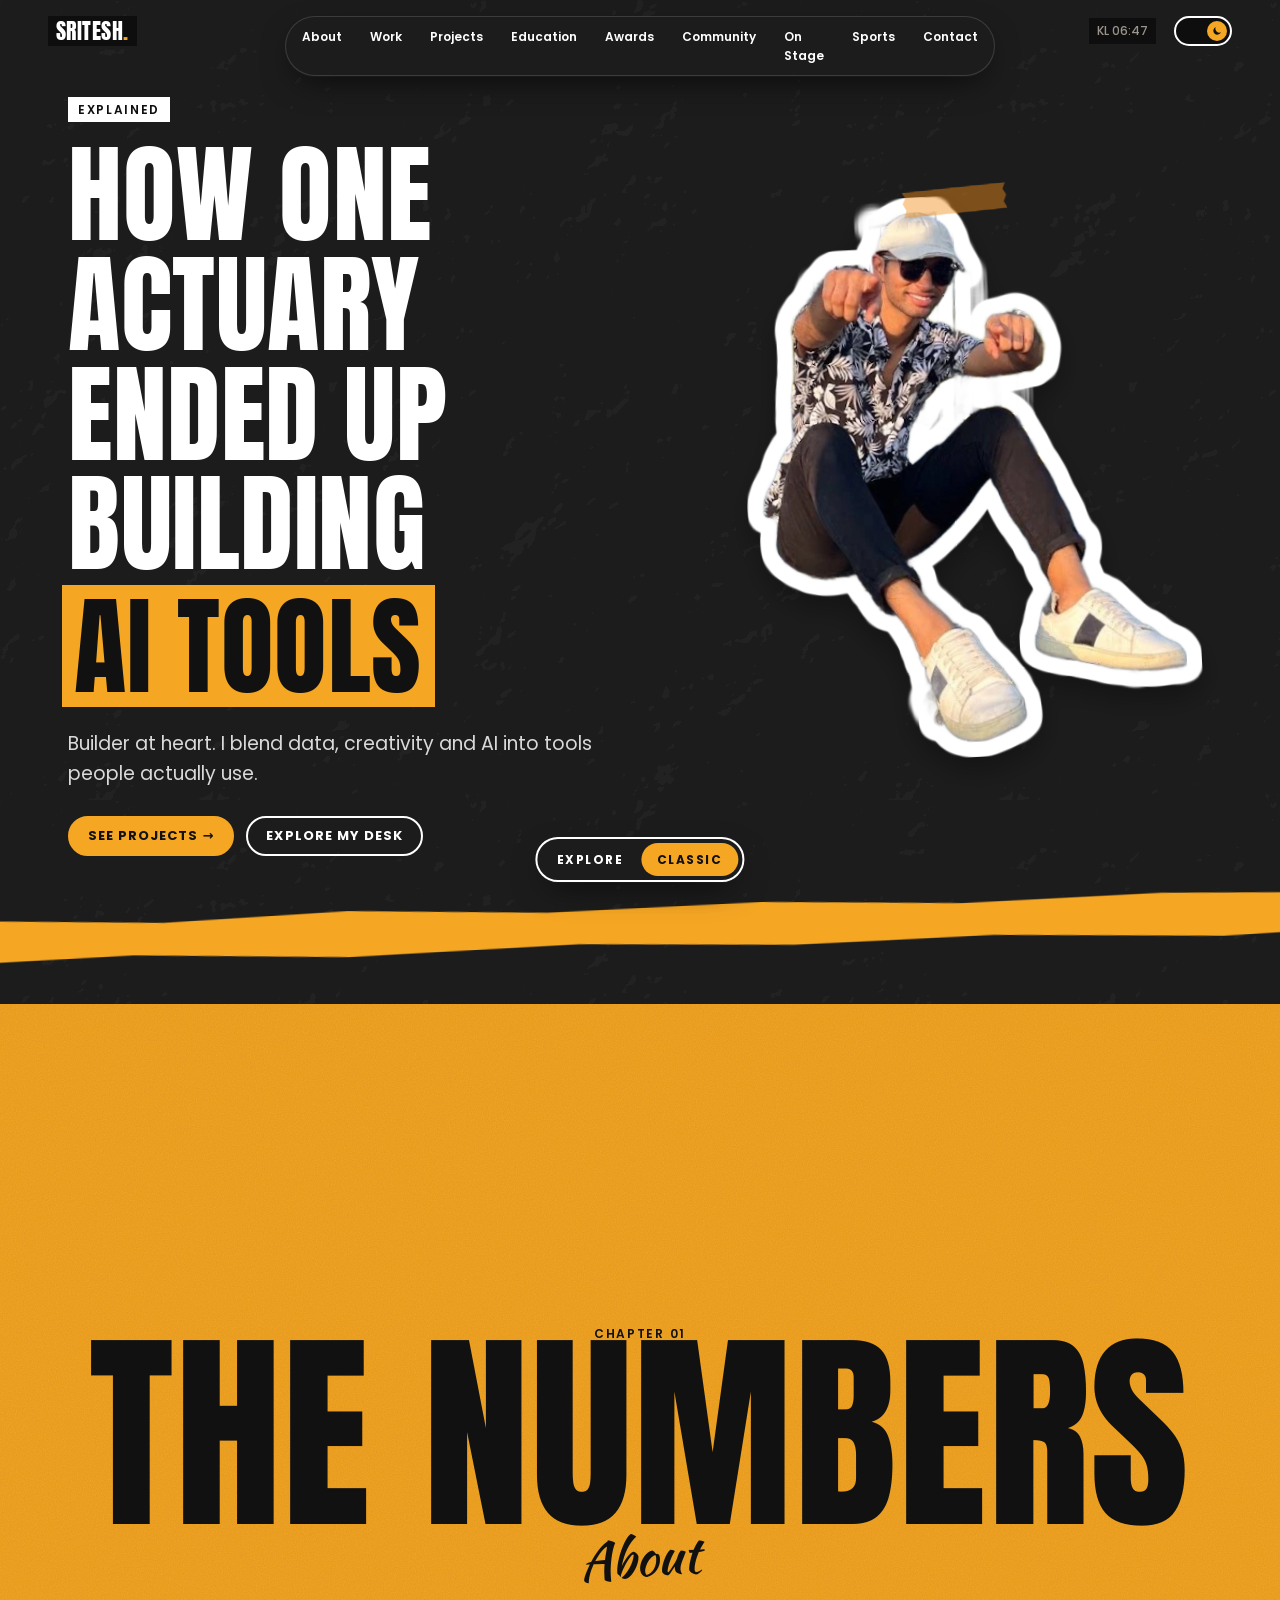
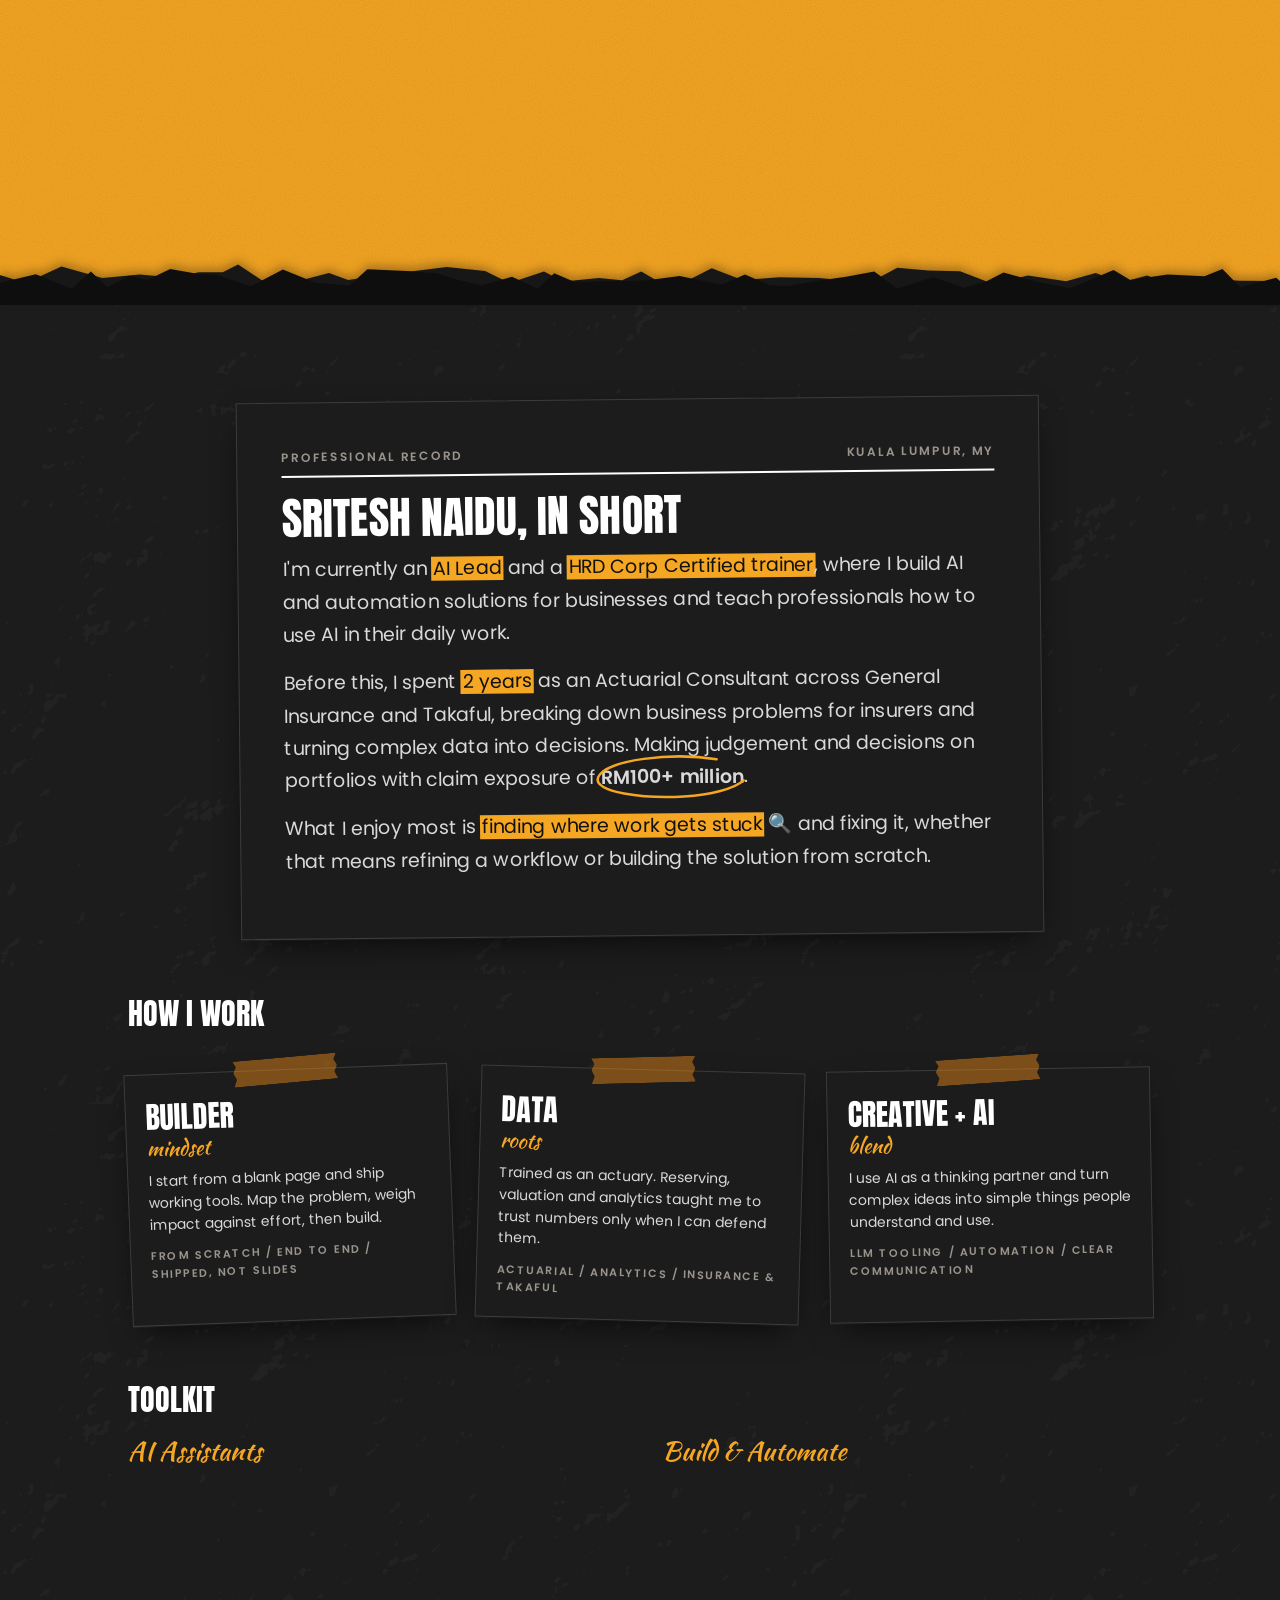
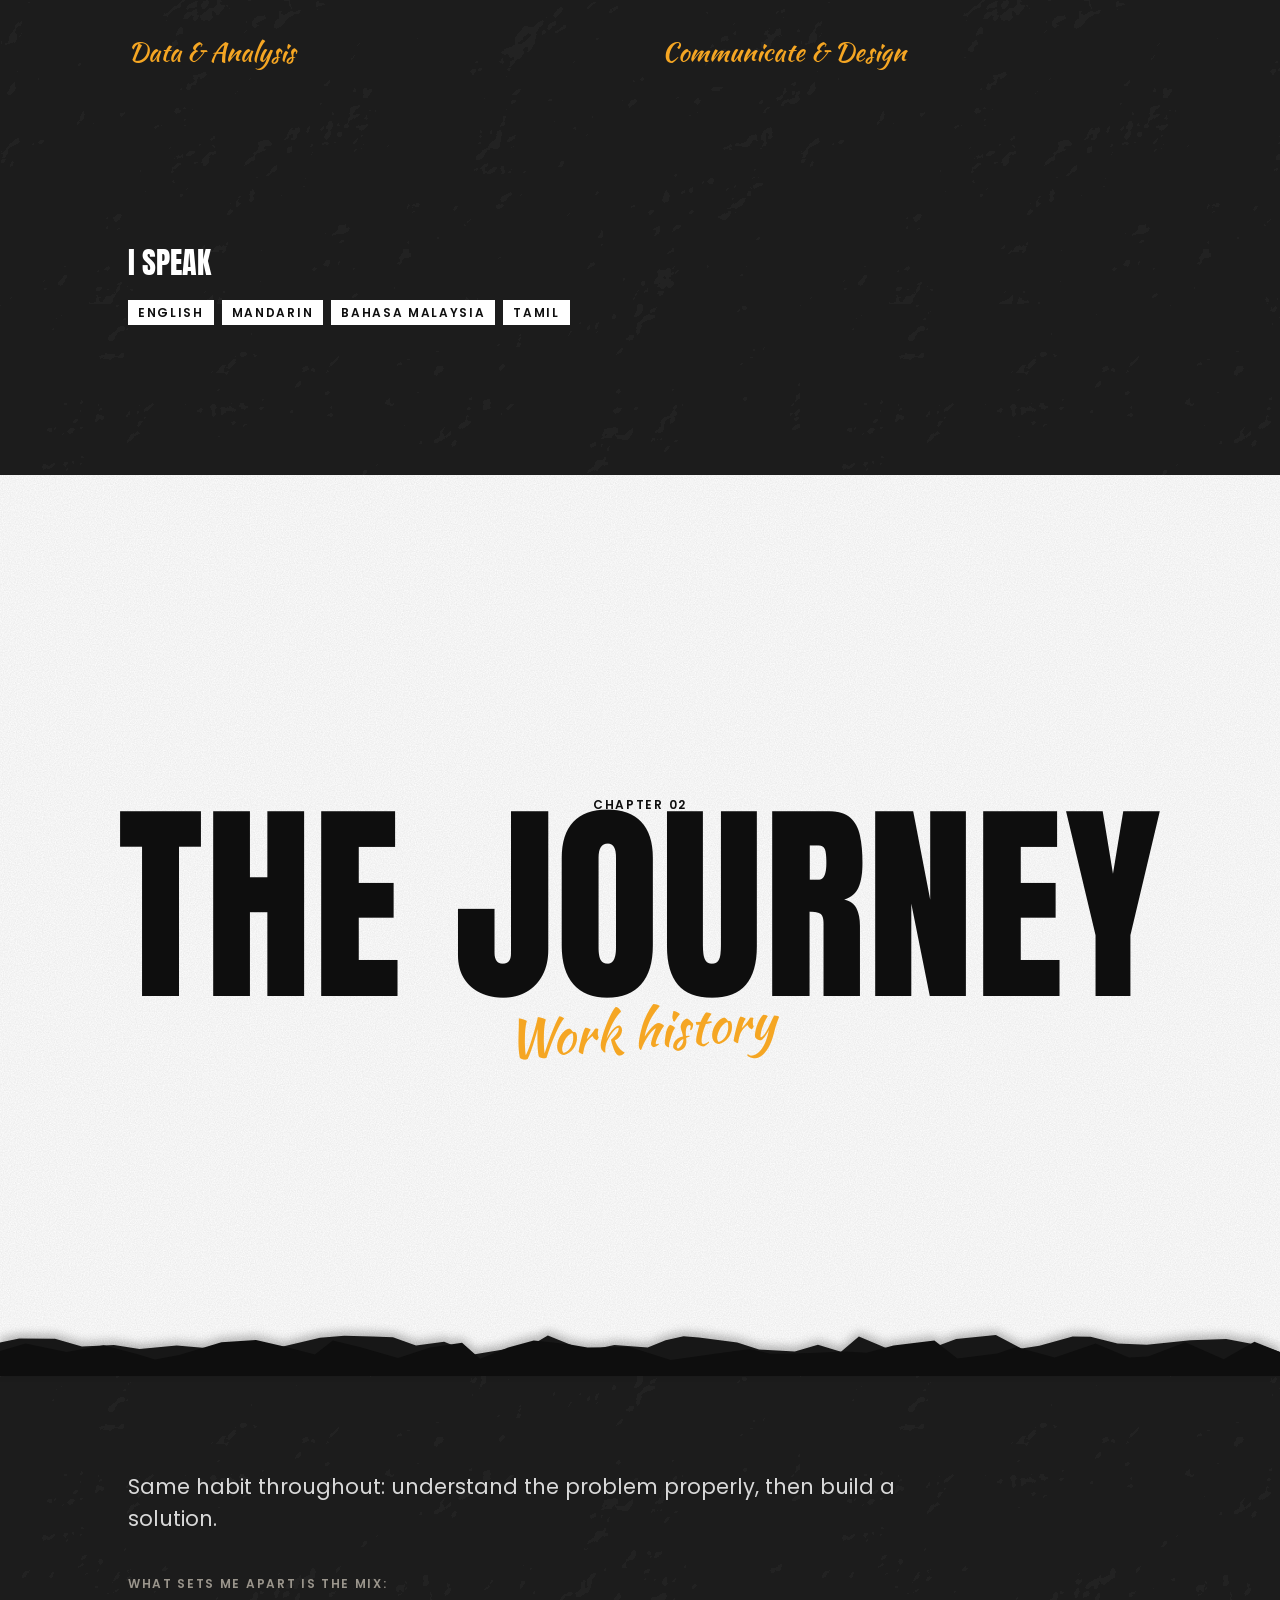
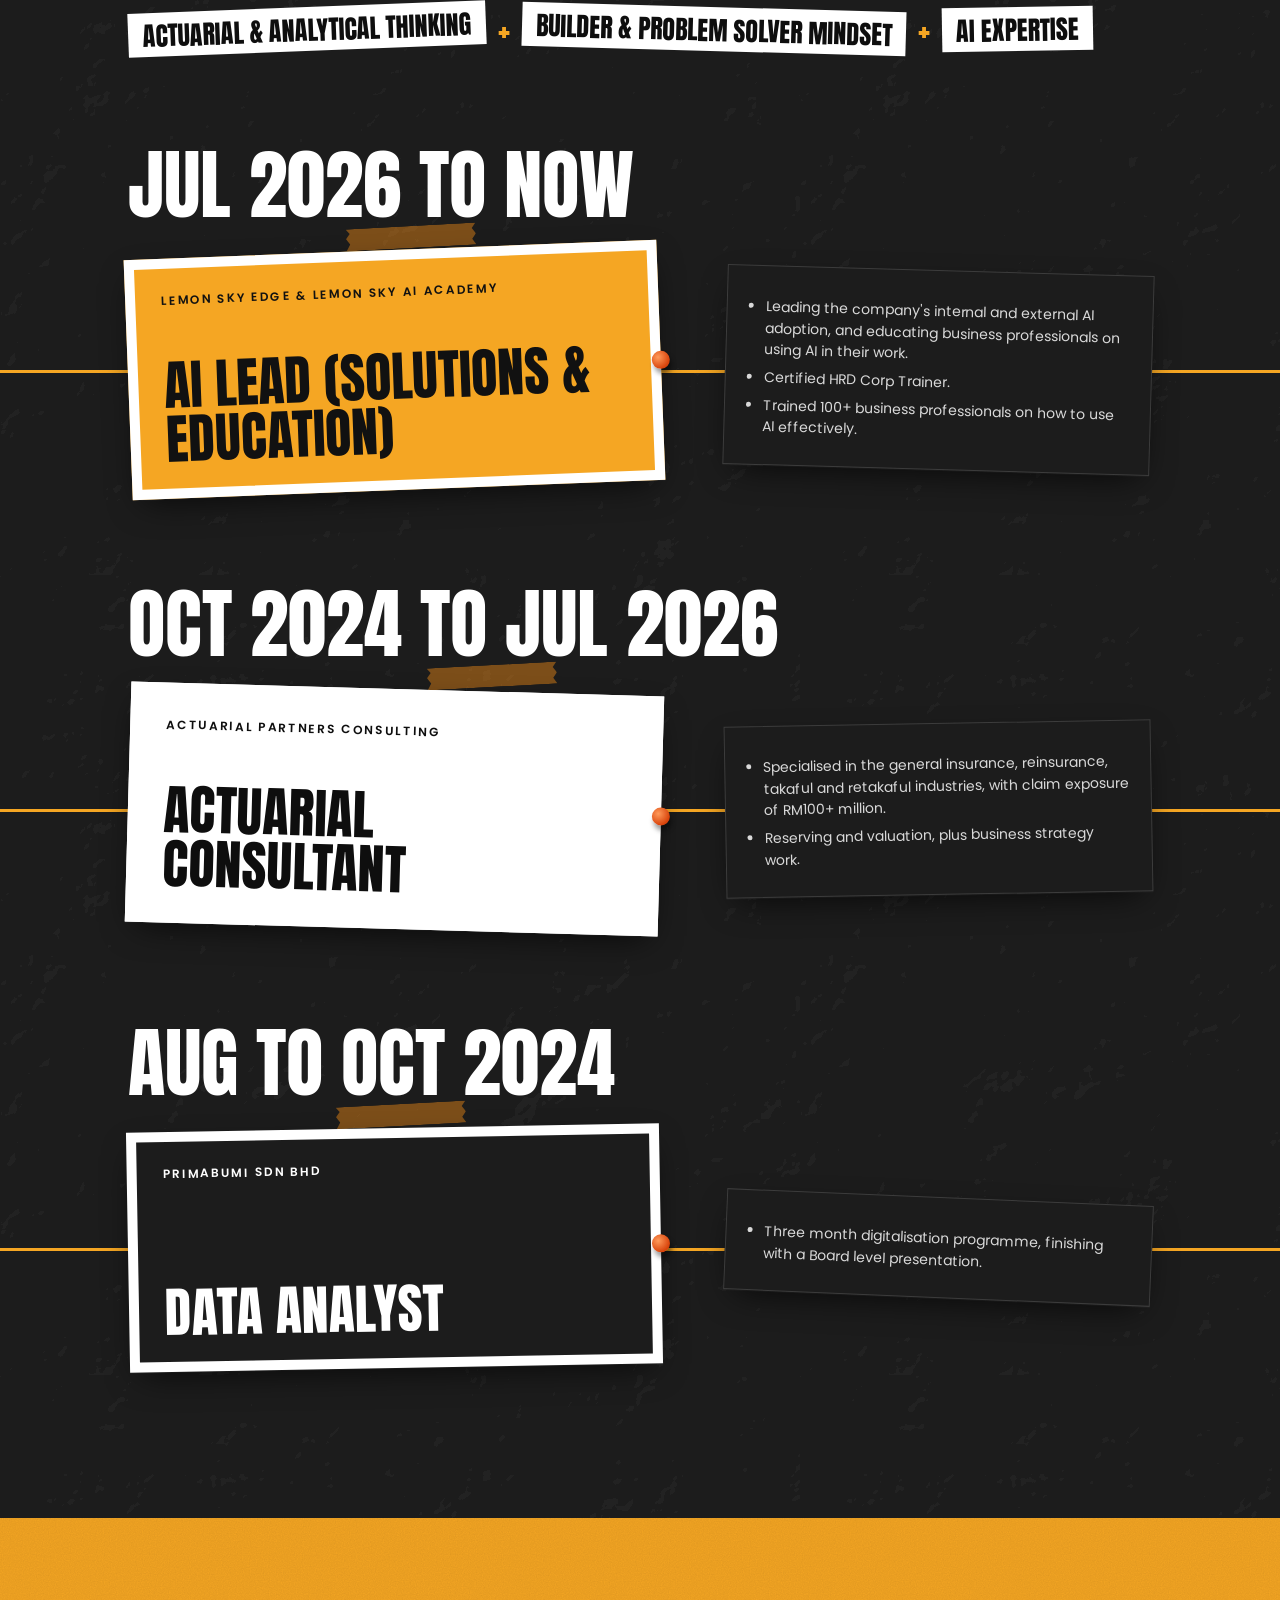
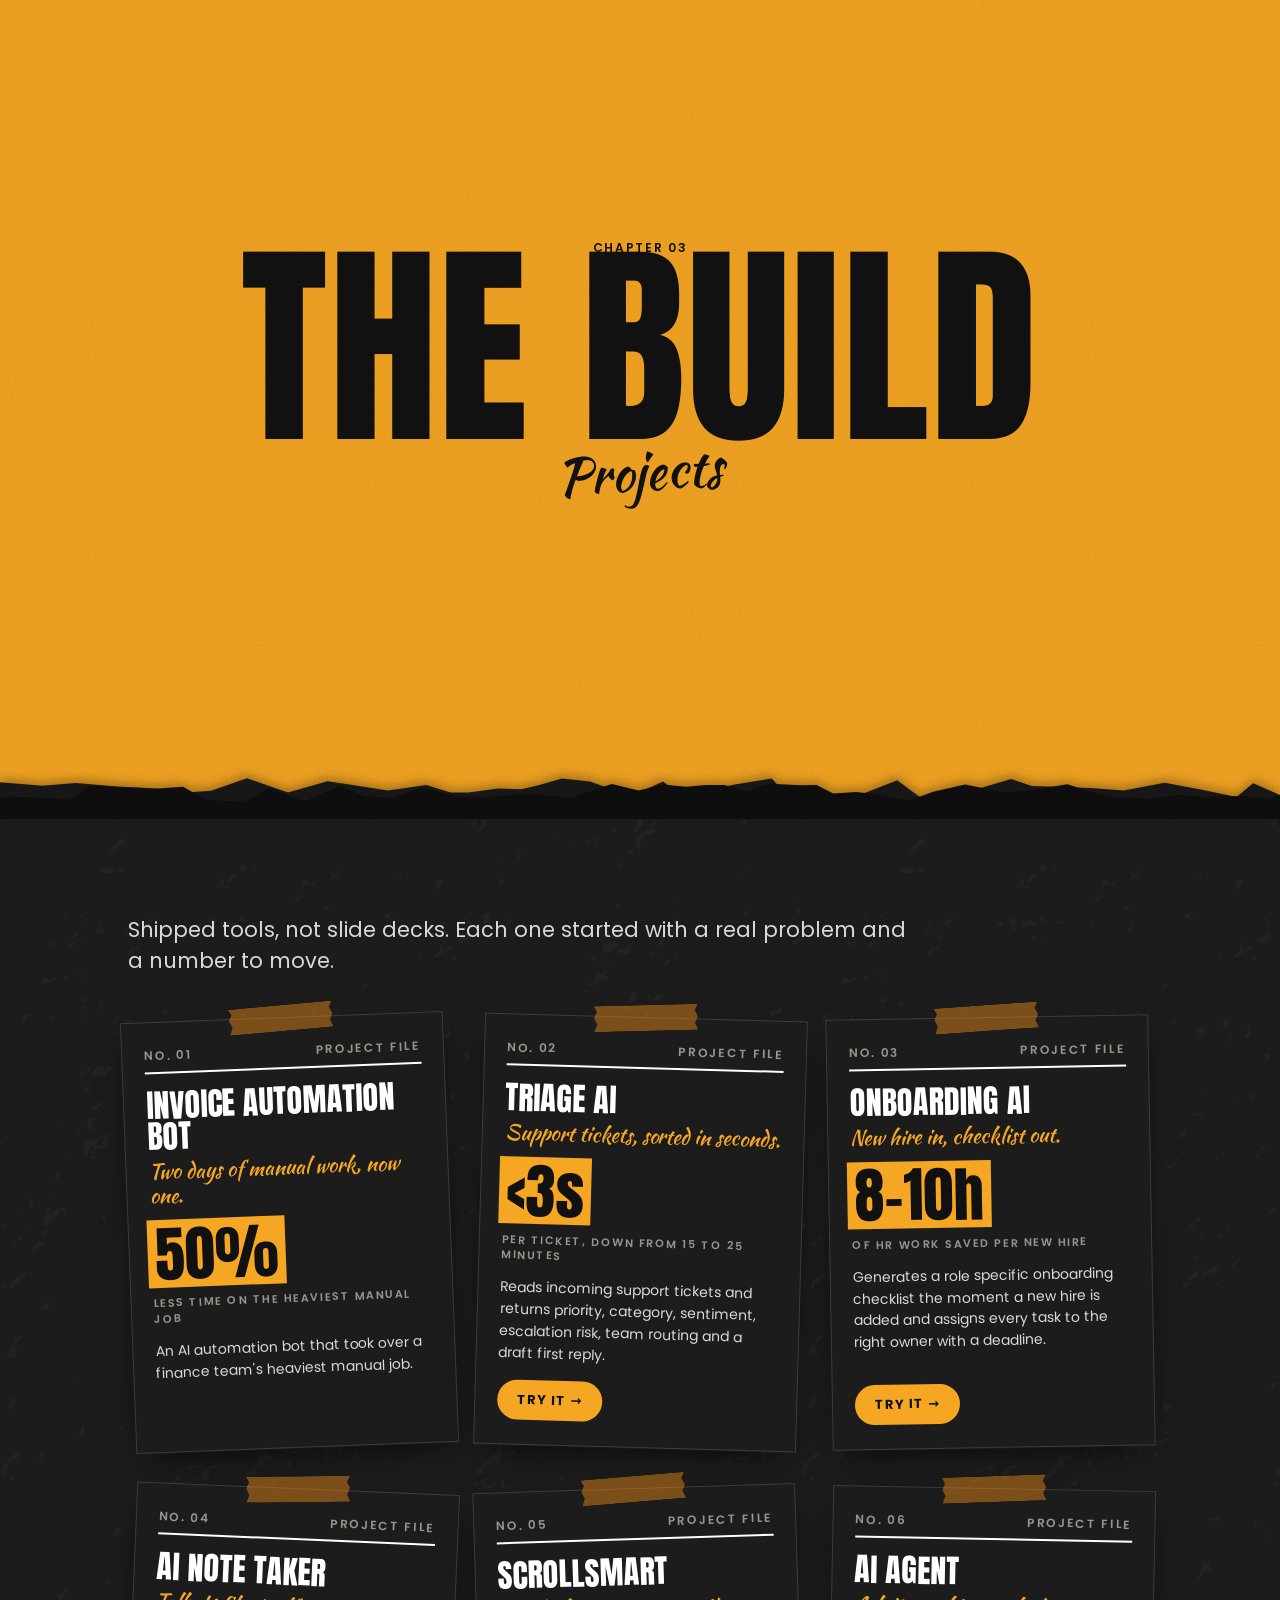
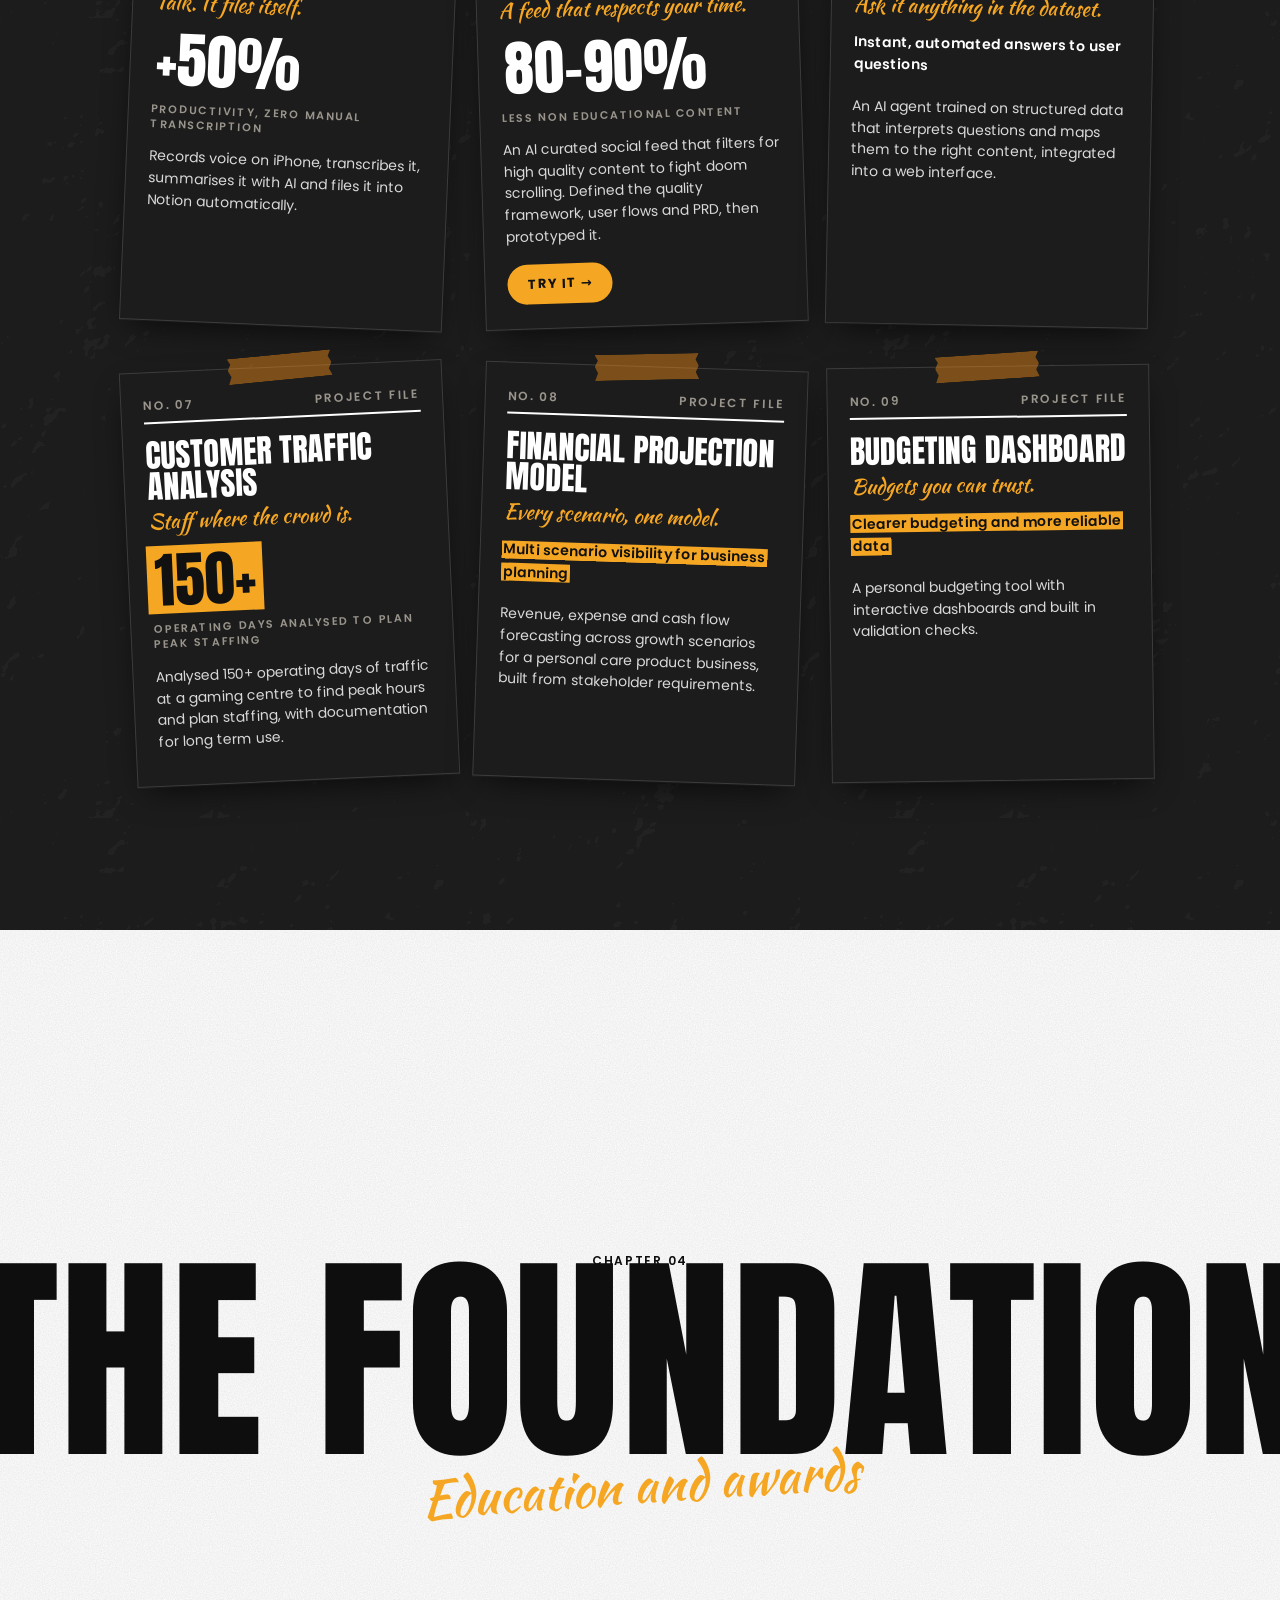
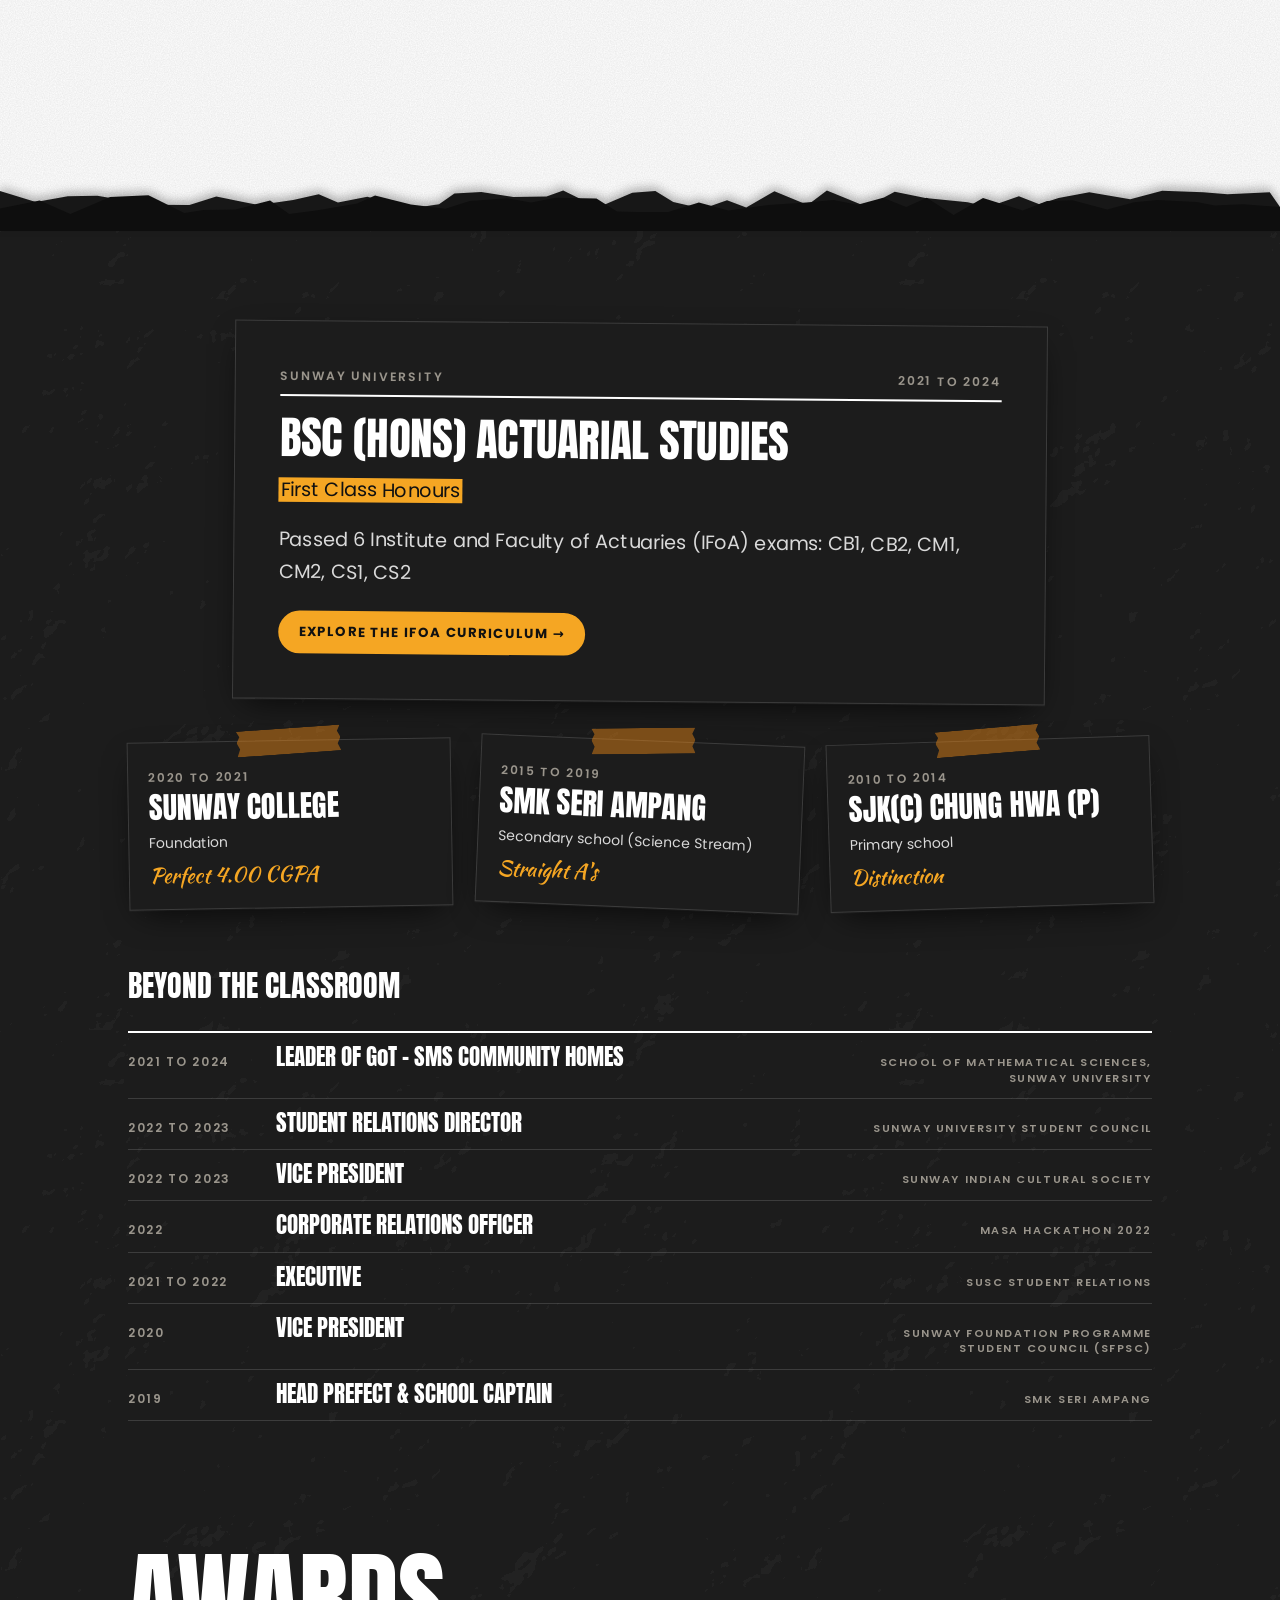
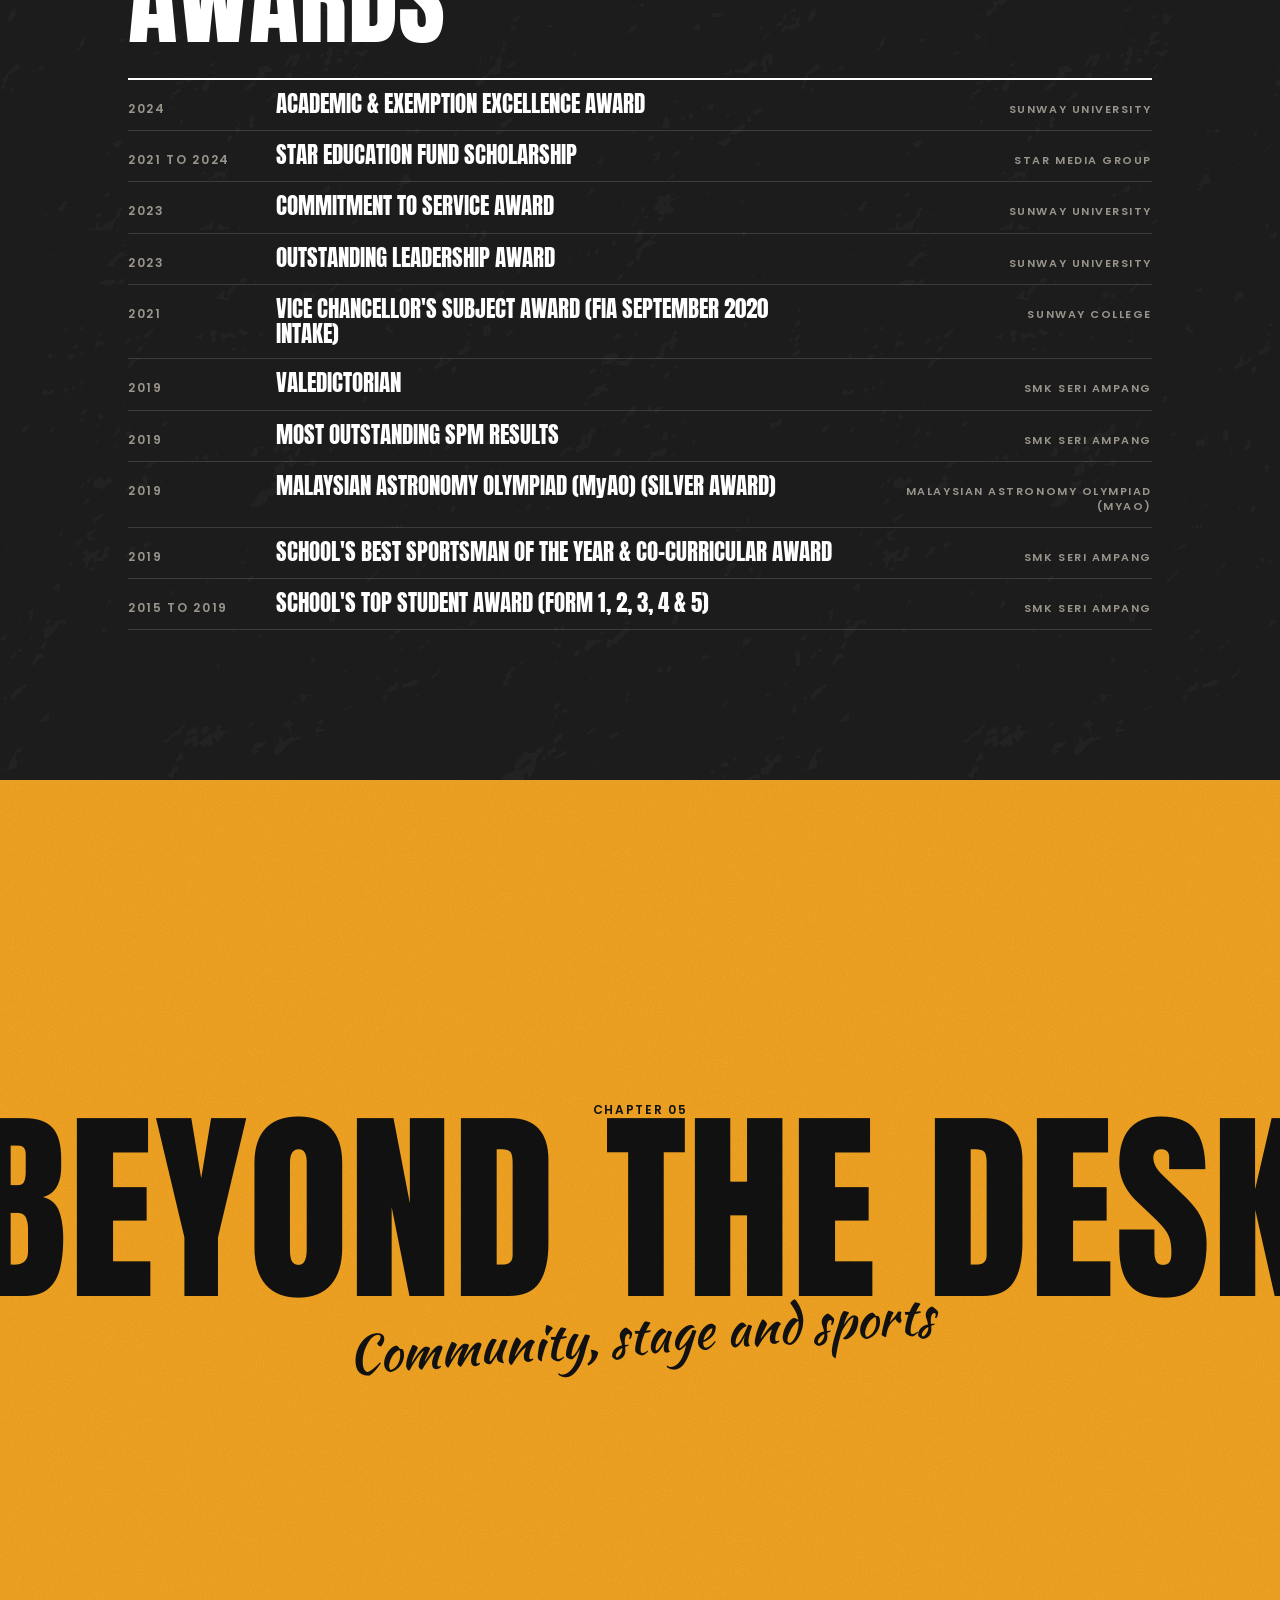
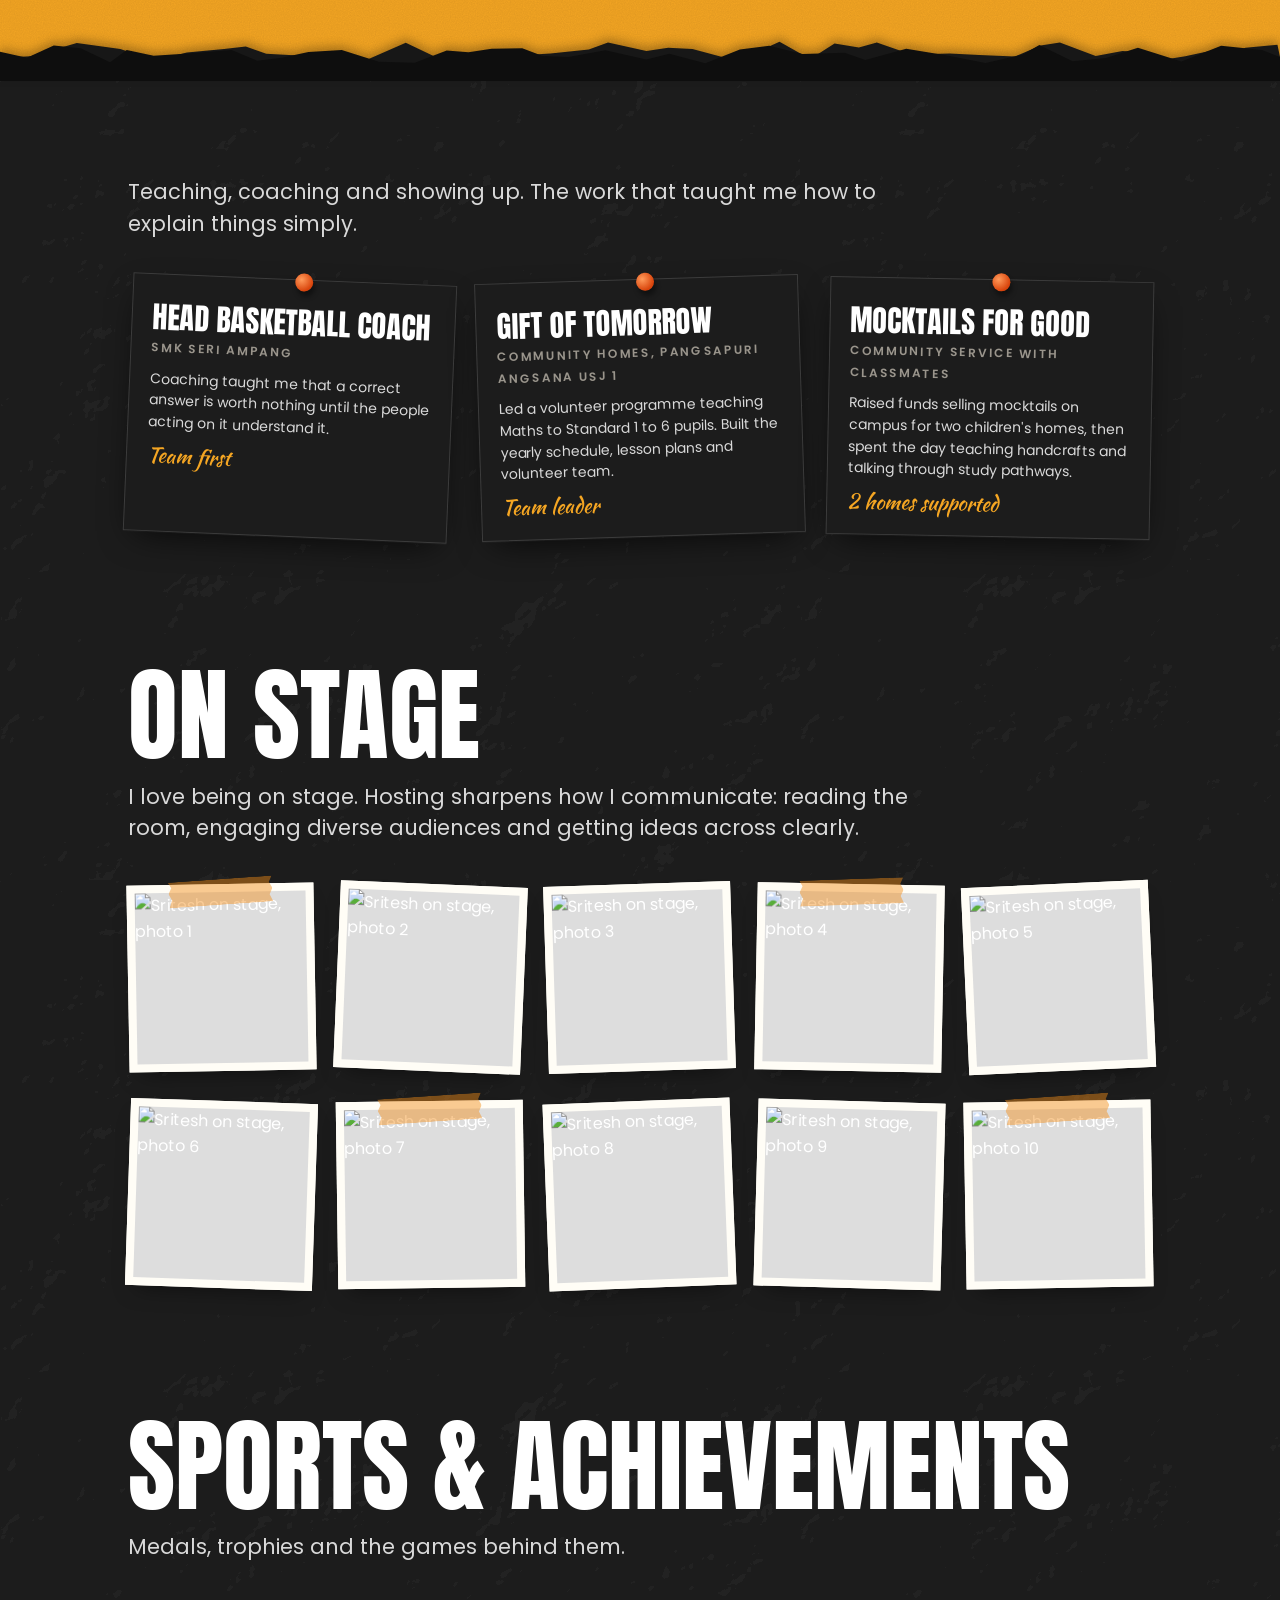
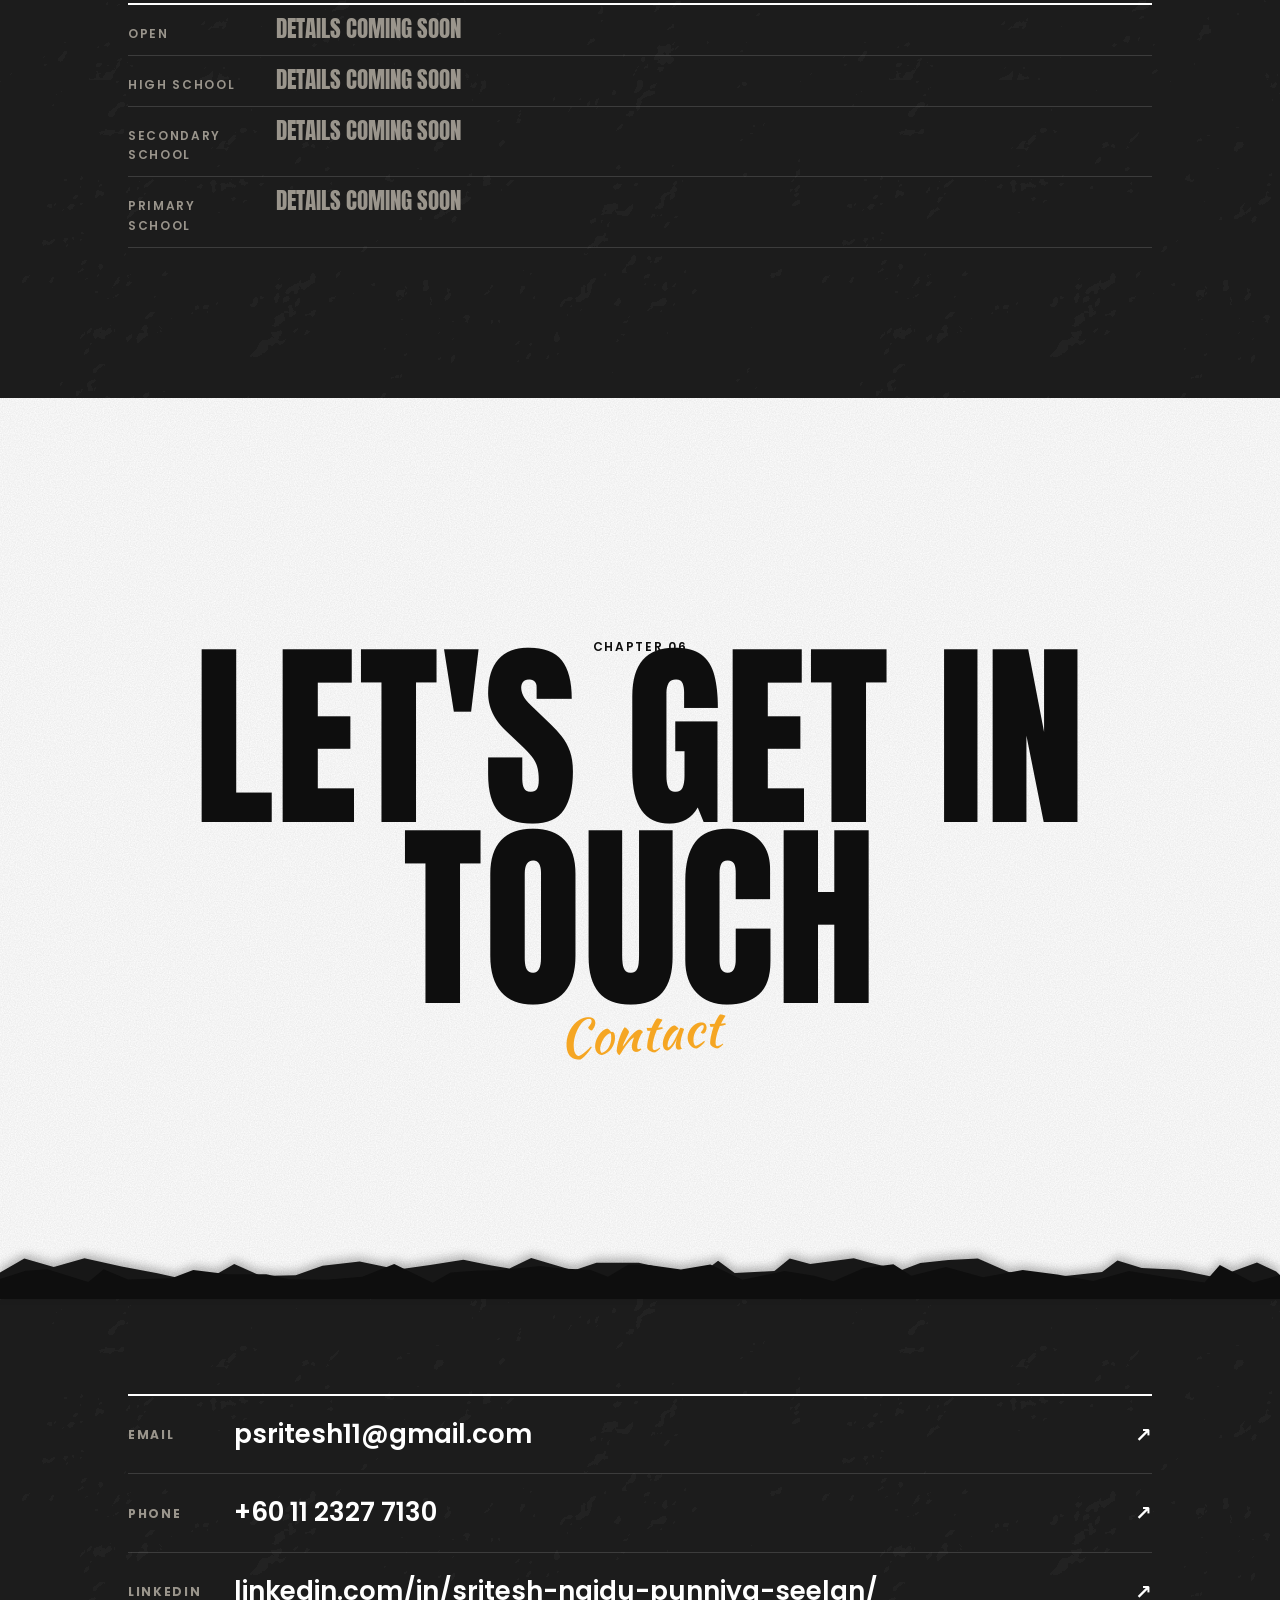
==== commit 03431567: "Add version tags to CSS and JS links Browsers now fetch new files after an update instead of using a" ====
--- a/classic.html
+++ b/classic.html
@@ -9,16 +9,16 @@
   <link rel="preconnect" href="https://fonts.googleapis.com">
   <link rel="preconnect" href="https://fonts.gstatic.com" crossorigin>
   <link href="https://fonts.googleapis.com/css2?family=Anton&family=Kaushan+Script&family=Poppins:wght@400;500;600;700&display=swap" rel="stylesheet">
-  <link rel="stylesheet" href="assets/css/style.css">
-  <link rel="stylesheet" href="assets/css/classic.css">
+  <link rel="stylesheet" href="assets/css/style.css?v=20261101">
+  <link rel="stylesheet" href="assets/css/classic.css?v=20261101">
   <script>try{if(localStorage.getItem("sn-theme-classic")==="light")document.documentElement.setAttribute("data-theme","light")}catch(e){}</script>
 </head>
 <body class="classic">
   <main id="classic-root"></main>
 
-  <script src="assets/js/content.js"></script>
-  <script src="assets/js/sections.js"></script>
-  <script src="assets/js/ui.js"></script>
-  <script src="assets/js/classic.js"></script>
+  <script src="assets/js/content.js?v=20261101"></script>
+  <script src="assets/js/sections.js?v=20261101"></script>
+  <script src="assets/js/ui.js?v=20261101"></script>
+  <script src="assets/js/classic.js?v=20261101"></script>
 </body>
 </html>
--- a/assets/css/classic.css
+++ b/assets/css/classic.css
@@ -1,7 +1,16 @@
-/* Classic (scrolling) version */
-
-.classic main { padding: 0 var(--gutter); max-width: 1280px; margin: 0 auto; }
-.classic .sec { padding: clamp(80px, 12vw, 140px) 0 0; }
+/* Classic (scrolling) version: paper explainer layout using the shared fonts and colours from style.css */
+
+.classic {
+  --tex: url("data:image/svg+xml,%3Csvg xmlns='http://www.w3.org/2000/svg' width='500' height='500'%3E%3Cfilter id='n'%3E%3CfeTurbulence type='fractalNoise' baseFrequency='.85' numOctaves='2' stitchTiles='stitch'/%3E%3CfeColorMatrix values='0 0 0 0 0 0 0 0 0 0 0 0 0 0 0 0 0 0 .09 0'/%3E%3C/filter%3E%3Crect width='100%25' height='100%25' filter='url(%23n)'/%3E%3C/svg%3E");
+  --step: steps(4, end);
+}
+.classic main { overflow-x: clip; }
+.classic .wrap { max-width: 1120px; margin: 0 auto; padding: 0 var(--gutter); }
+
+/* Chrome */
+.classic .brand { background: var(--bg); padding: 4px 8px; }
+.classic .clock { background: var(--bg); padding: 3px 8px; }
+.classic .theme-switch { background: var(--bg); }
 
 .subnav {
   position: fixed; top: 16px; left: 50%; transform: translateX(-50%); z-index: 41;
@@ -14,52 +23,230 @@
   transition: background .2s, color .2s;
 }
 .subnav a:hover, .subnav a.on { background: var(--ink); color: var(--bg); }
-@media (max-width: 980px) { .subnav { display: none; } }
+@media (max-width: 1040px) { .subnav { display: none; } }
+
+/* Handmade motion: everything moves on twos */
+.classic .reveal {
+  opacity: 0; transform: rotate(calc(var(--r, 0deg) - 3deg)) scale(1.07);
+  transition: opacity .17s steps(2, end), transform .33s var(--step);
+}
+.classic .reveal.in { opacity: 1; transform: rotate(var(--r, 0deg)) scale(var(--push, 1)); }
+.wobble { animation: wobble .5s steps(1) infinite; }
+@keyframes wobble { 0% { filter: url(#ink0); } 33% { filter: url(#ink1); } 66% { filter: url(#ink2); } }
+
+/* Paper parts */
+.classic .tape {
+  position: absolute; top: -13px; left: 50%; width: 104px; height: 26px; z-index: 2;
+  transform: translateX(-50%) rotate(-3deg); background: rgba(242, 140, 24, .45); border: 0;
+  clip-path: polygon(0 0, 3% 22%, 0 45%, 3% 70%, 0 100%, 100% 100%, 97% 72%, 100% 48%, 97% 24%, 100% 0);
+}
+.classic .pin {
+  position: absolute; width: 18px; height: 18px; border-radius: 50%; z-index: 2;
+  background: radial-gradient(circle at 35% 35%, #ff9a5a, #d8430b 70%);
+  box-shadow: 2px 5px 5px rgba(0, 0, 0, .4);
+}
+.hl {
+  color: inherit; padding: 0 .12em; margin: 0 -.06em;
+  background: linear-gradient(var(--accent), var(--accent)) no-repeat 0 60% / 0% 90%;
+  -webkit-box-decoration-break: clone; box-decoration-break: clone;
+  transition: background-size .5s steps(6, end), color .1s .1s;
+}
+.hl.on { background-size: 100% 90%; color: var(--accent-ink); }
+/* Anton's line box is tall, so big highlights get their own box to stop them covering nearby lines */
+.hero h1 .hl, .stat-v .hl { display: inline-block; line-height: 1.1; padding: .03em .12em 0; margin: .06em 0 0 -.06em; background-position: 0 0; }
+.hero h1 .hl { background-size: 0% 100%; }
+.stat-v .hl { background-size: 0% 100%; }
+.hero h1 .hl.on, .stat-v .hl.on { background-size: 100% 100%; }
+.circled { position: relative; display: inline-block; font-weight: 600; white-space: nowrap; }
+.circled svg { position: absolute; inset: -.42em -.6em; width: calc(100% + 1.2em); height: calc(100% + .84em); overflow: visible; pointer-events: none; }
+.circled path { fill: none; stroke: var(--accent); stroke-width: 2.5; stroke-linecap: round; vector-effect: non-scaling-stroke; stroke-dasharray: 1; stroke-dashoffset: 1; transition: stroke-dashoffset .6s steps(7, end) .25s; }
+.circled.on path { stroke-dashoffset: 0; }
+.label { display: inline-block; background: var(--ink); color: var(--bg); padding: 3px 10px; font-size: 12px; font-weight: 600; letter-spacing: .14em; text-transform: uppercase; }
+.labels { display: flex; flex-wrap: wrap; gap: 8px; }
+
+/* Toolkit: icon box on top, name box below */
+.tool-groups { display: grid; grid-template-columns: repeat(auto-fit, minmax(min(100%, 340px), 1fr)); gap: 40px 44px; }
+.tool-group h4 { font-weight: 400; font-size: 26px; margin: 0 0 14px; }
+.tools { display: grid; grid-template-columns: repeat(auto-fill, minmax(82px, 1fr)); gap: 20px 14px; }
+.tool { display: flex; flex-direction: column; gap: 5px; }
+.tool-icon, .tool-name { background: var(--card); background-image: var(--panel-paper); border: 1px solid var(--line); box-shadow: var(--shadow); }
+.tool-icon { display: grid; place-items: center; aspect-ratio: 5 / 4; }
+.tool-icon i {
+  display: block; width: 46%; aspect-ratio: 1; background: var(--ink); transition: background .17s steps(2, end);
+  -webkit-mask: var(--icon) center / contain no-repeat; mask: var(--icon) center / contain no-repeat;
+}
+.tool-icon b { font-family: var(--f-display); font-weight: 400; font-size: 40px; line-height: 1; }
+.tool:hover .tool-icon i { background: var(--accent); }
+.tool-name { padding: 5px 4px; text-align: center; font-size: 12px; font-weight: 600; line-height: 1.3; }
+.scrawl { font-family: var(--f-script); color: var(--accent); font-size: 21px; line-height: 1.15; display: block; }
 
 /* Hero */
 .hero {
-  position: relative; min-height: 100svh;
-  display: grid; grid-template-columns: 1.35fr 1fr; align-items: center; gap: 30px;
-  padding-top: 90px;
-}
-.hero .kicker { font-family: var(--f-script); color: var(--accent); font-size: clamp(26px, 3vw, 40px); transform: rotate(-4deg); display: inline-block; }
-.hero .name { font-size: clamp(84px, 16vw, 240px); }
-.hero .name .script {
-  position: absolute; right: 0; bottom: -.15em; font-size: clamp(34px, 5.6vw, 84px);
-  text-shadow: 0 3px 0 var(--bg);
-}
-.hero .name-wrap { position: relative; display: inline-block; }
-.hero .line { max-width: 44ch; font-size: clamp(16px, 1.5vw, 19px); color: var(--ink-2); margin: 40px 0 26px; }
+  /* Bottom padding clears the strip: its 100px plus the rise from its tilt, which grows with screen width */
+  position: relative; min-height: 100svh; max-width: 1240px; margin: 0 auto; padding: 96px var(--gutter) calc(128px + 1.5vw);
+  display: grid; grid-template-columns: 1.3fr 1fr; align-items: center; gap: 24px;
+}
+.hero-copy { position: relative; z-index: 2; }
+.hero h1 {
+  font-family: var(--f-display); font-weight: 400; text-transform: uppercase;
+  font-size: clamp(56px, 8.4vw, 130px); line-height: 1.02; letter-spacing: .005em; margin: 18px 0 22px;
+}
+.hero .line { max-width: 44ch; font-size: clamp(16px, 1.5vw, 19px); color: var(--ink-2); margin: 0 0 26px; }
 .hero .ctas { display: flex; flex-wrap: wrap; gap: 12px; }
-.hero .art { position: relative; display: grid; place-items: center; }
-.hero .art .squiggle { width: 110px; height: 50px; }
-.hero .scroll-hint {
-  position: absolute; left: 0; bottom: 84px; font-size: 12px; font-weight: 600; letter-spacing: .14em; color: var(--muted);
+.cutout { position: relative; z-index: 2; justify-self: center; transform: rotate(-3deg); width: min(450px, 80vw); }
+.cutout .tape { top: -6px; }
+.cutout .portrait-sticker {
+  width: 100%; transform: none;
+  filter: drop-shadow(4px 0 0 #fff) drop-shadow(-4px 0 0 #fff) drop-shadow(0 4px 0 #fff) drop-shadow(0 -4px 0 #fff)
+    drop-shadow(0 14px 14px rgba(0, 0, 0, .3));
+}
+.strip {
+  position: absolute; left: calc(50% - 60vw); right: calc(50% - 60vw); bottom: 54px; height: 46px; z-index: 1; background: var(--accent); transform: rotate(-1.4deg);
+  clip-path: polygon(0 18%, 8% 4%, 19% 16%, 31% 0, 44% 14%, 58% 2%, 71% 15%, 84% 3%, 100% 14%, 100% 84%, 88% 100%, 73% 86%, 60% 97%, 46% 84%, 31% 100%, 17% 85%, 6% 96%, 0 86%);
 }
 @media (max-width: 860px) {
-  .hero { grid-template-columns: 1fr; padding-top: 110px; padding-bottom: 60px; }
-  .hero .art { order: -1; }
-  .hero .scroll-hint { display: none; }
-}
+  .hero { grid-template-columns: 1fr; padding-top: 84px; }
+  .cutout { width: min(320px, 72vw); }
+}
+
+/* Chapters: a full screen card that tears away as the next sheet scrolls over it */
+.chap { position: relative; }
+.chap-card {
+  position: sticky; top: 0; height: 100svh; z-index: 0; overflow: hidden;
+  display: flex; flex-direction: column; justify-content: center; align-items: center; text-align: center; gap: 10px;
+  padding: 0 var(--gutter); background-image: var(--tex);
+}
+.chap-title {
+  font-family: var(--f-display); font-weight: 400; text-transform: uppercase; margin: 0;
+  font-size: clamp(64px, 14vw, 220px); line-height: .9; letter-spacing: .005em; transform: scale(var(--cam, 1));
+}
+.chap-num { color: inherit; }
+.chap-sub { font-family: var(--f-script); font-size: clamp(26px, 4vw, 54px); font-weight: 400; line-height: 1; color: inherit; text-transform: none; letter-spacing: 0; transform: rotate(-4deg); margin-top: 8px; }
+.c-accent .chap-card { background-color: var(--accent); color: var(--accent-ink); }
+.c-invert .chap-card { background-color: var(--ink); color: var(--bg); }
+.c-invert .chap-sub { color: var(--accent); }
+.chap-body {
+  position: relative; z-index: 1; background-color: var(--bg); background-image: var(--paper);
+  padding: clamp(50px, 8vw, 96px) 0 clamp(90px, 12vw, 150px);
+}
+.tear { position: absolute; left: 0; top: -43px; width: 100%; height: 44px; display: block; filter: drop-shadow(0 -4px 5px rgba(0, 0, 0, .28)); }
+.tear .sheet { fill: var(--bg); }
+.tear .fibre { fill: var(--bg-2); }
+
+/* Type blocks */
+.lead { max-width: 60ch; font-size: clamp(17px, 1.7vw, 21px); line-height: 1.5; color: var(--ink-2); margin: 0 0 40px; }
+.sub { font-family: var(--f-display); font-weight: 400; text-transform: uppercase; font-size: 30px; line-height: 1; margin: 64px 0 22px; }
+.section-title { font-family: var(--f-display); font-weight: 400; text-transform: uppercase; font-size: clamp(52px, 8vw, 110px); line-height: .95; margin: 0 0 16px; }
+.sub-sec { margin-top: clamp(80px, 11vw, 130px); }
+
+/* Highlighted document */
+.doc {
+  position: relative; max-width: 800px; margin: 0 auto; padding: clamp(24px, 4vw, 44px);
+  background: var(--card); background-image: var(--panel-paper); border: 1px solid var(--line);
+  box-shadow: var(--shadow); font-size: clamp(16px, 1.6vw, 19px); line-height: 1.7;
+}
+.doc-head { display: flex; justify-content: space-between; gap: 16px; padding-bottom: 8px; border-bottom: 2px solid var(--ink); }
+.doc-title { font-family: var(--f-display); font-weight: 400; text-transform: uppercase; font-size: clamp(30px, 3.6vw, 44px); line-height: 1; margin: 18px 0 14px; }
+.doc p { margin: 0 0 16px; color: var(--ink-2); }
+.doc .pill { margin-top: 6px; }
+
+/* Paper slips */
+.slips { display: grid; grid-template-columns: repeat(auto-fit, minmax(250px, 1fr)); gap: 30px 26px; margin-top: 40px; }
+.slip {
+  position: relative; padding: 24px 20px 20px; background: var(--card); background-image: var(--panel-paper);
+  border: 1px solid var(--line); box-shadow: var(--shadow); font-size: 14px; line-height: 1.55;
+}
+.slip h4 { font-family: var(--f-display); font-weight: 400; text-transform: uppercase; font-size: 30px; line-height: 1; margin: 4px 0 4px; }
+.slip p { margin: 10px 0; color: var(--ink-2); }
+.slip .pin { top: -7px; left: 50%; }
+.slip-tags { display: block; margin-top: 12px; line-height: 1.6; font-size: 11px; }
+
+/* Formula */
+.formula-v > .eyebrow { display: block; margin-bottom: 14px; }
+.formula-v > div { display: flex; flex-wrap: wrap; align-items: center; gap: 12px; }
+.term { display: inline-block; background: var(--ink); color: var(--bg); padding: 10px 14px 8px; font-family: var(--f-display); text-transform: uppercase; font-size: clamp(18px, 2.2vw, 26px); line-height: 1; transform: rotate(var(--r)); }
+.formula-v .plus { font-family: var(--f-display); color: var(--accent); font-size: 34px; line-height: 1; }
+
+/* Pinned timeline */
+.era { margin-top: clamp(60px, 8vw, 96px); }
+.era-when { position: relative; display: inline-block; font-family: var(--f-display); text-transform: uppercase; font-size: clamp(40px, 6vw, 78px); line-height: 1; margin-bottom: 26px; }
+.era-when .tape { top: auto; bottom: -24px; left: 56%; width: 130px; height: 22px; }
+.era-row { position: relative; display: grid; grid-template-columns: 1.25fr 1fr; align-items: center; gap: clamp(24px, 5vw, 70px); }
+.era-row::before { content: ""; position: absolute; left: -100vw; right: -100vw; top: 50%; height: 3px; background: var(--accent); }
+.era-card {
+  position: relative; display: flex; flex-direction: column; justify-content: space-between; gap: 40px; min-height: 240px; padding: 22px 26px;
+  border: 10px solid var(--sticker-edge); box-shadow: var(--shadow);
+}
+.era-card .eyebrow { color: inherit; }
+.era-card.k0 { background: var(--accent); color: var(--accent-ink); }
+.era-card.k1 { background: var(--ink); color: var(--bg); }
+.era-card.k2 { background: var(--card); background-image: var(--panel-paper); color: var(--ink); }
+.era-card h3 { font-family: var(--f-display); font-weight: 400; text-transform: uppercase; font-size: clamp(32px, 4.2vw, 54px); line-height: 1; margin: 0; }
+.era-card .pin { right: -19px; top: calc(50% - 9px); }
+.era-note ul { margin: 0; padding-left: 18px; color: var(--ink-2); }
+.era-note li { margin: 6px 0; }
+@media (max-width: 760px) {
+  .era-row { grid-template-columns: 1fr; }
+  .era-row::before { display: none; }
+  .era-card .pin { right: 16px; top: -9px; }
+}
+
+/* Project clippings */
+.clips { display: grid; grid-template-columns: repeat(auto-fill, minmax(290px, 1fr)); gap: 40px 28px; }
+.clip {
+  position: relative; display: flex; flex-direction: column; align-items: flex-start; gap: 8px; padding: 24px 22px;
+  background: var(--card); background-image: var(--panel-paper); border: 1px solid var(--line); box-shadow: var(--shadow); font-size: 14px; line-height: 1.55;
+}
+.clip-head { display: flex; justify-content: space-between; align-self: stretch; padding-bottom: 6px; border-bottom: 2px solid var(--ink); }
+.clip h3 { font-family: var(--f-display); font-weight: 400; text-transform: uppercase; font-size: 32px; line-height: .98; margin: 8px 0 0; }
+.clip .stat-v, .stats-row .stat-v { font-family: var(--f-display); font-size: 60px; line-height: 1.12; }
+.stat-l { line-height: 1.4; font-size: 11px; }
+.impact { font-size: 14px; font-weight: 600; line-height: 1.6; margin: 6px 0; }
+.clip p { margin: 6px 0 8px; color: var(--ink-2); }
+.clip .pill { margin-top: auto; }
+.stats-row { display: flex; flex-wrap: wrap; gap: 36px; margin-bottom: 30px; }
+
+/* Ledger rows */
+.ledger { border-top: 2px solid var(--ink); margin-top: 30px; }
+.led { display: grid; grid-template-columns: 130px 1fr minmax(0, 300px); gap: 18px; align-items: baseline; padding: 12px 0; border-bottom: 1px solid var(--line); }
+.led strong { font-family: var(--f-display); font-weight: 400; text-transform: uppercase; font-size: 23px; line-height: 1.08; }
+.led .led-org { text-align: right; line-height: 1.4; font-size: 11px; }
+.led .soon { color: var(--muted); }
+.classic .ledger .led.reveal { --r: 0deg; transform: translateY(10px); }
+.classic .ledger .led.reveal.in { transform: none; }
+@media (max-width: 720px) {
+  .led { grid-template-columns: 1fr; gap: 3px; }
+  .led .led-org { text-align: left; }
+}
+
+/* Taped photos with a thick white border */
+.cuts { display: grid; grid-template-columns: repeat(auto-fill, minmax(180px, 1fr)); gap: 30px 22px; }
+.cut { position: relative; margin: 0; border: 8px solid #fffdf6; background: #fffdf6; box-shadow: 0 12px 22px -12px rgba(0, 0, 0, .5); }
+.cut img { width: 100%; aspect-ratio: 1; object-fit: cover; background: #ddd; }
+
+/* Contact */
+.classic .contact-list { margin: 0; border-top: 2px solid var(--ink); }
+.classic .contact-list button:disabled { opacity: .55; cursor: default; }
 
 /* Footer */
-.foot { margin-top: clamp(100px, 14vw, 170px); padding-bottom: 90px; overflow: hidden; }
+.foot { padding-bottom: 90px; overflow: hidden; }
 /* Moving name banner: the track holds the name several times and slides left forever */
-.marquee { overflow: hidden; margin: 0 calc(var(--gutter) * -1); }
-.marquee-track {
-  display: flex; width: max-content;
-  animation: marquee 28s linear infinite;
-}
+.marquee { overflow: hidden; background: var(--ink); color: var(--bg); padding: 10px 0; transform: rotate(-.8deg) scale(1.03); }
+.marquee-track { display: flex; width: max-content; animation: marquee 28s linear infinite; }
 .marquee:hover .marquee-track { animation-play-state: paused; }
 .foot .giant {
-  font-family: var(--f-display); text-transform: uppercase; line-height: .9;
-  font-size: clamp(90px, 18vw, 280px); letter-spacing: -.01em;
-  white-space: nowrap; padding-right: .25em;
-}
-.foot .giant.star { color: var(--accent); font-size: clamp(50px, 9vw, 140px); align-self: center; }
+  font-family: var(--f-display); text-transform: uppercase; line-height: 1;
+  font-size: clamp(70px, 13vw, 190px); white-space: nowrap; padding-right: .25em;
+}
+.foot .giant.star { color: var(--accent); font-size: clamp(40px, 7vw, 100px); align-self: center; }
 @keyframes marquee { to { transform: translateX(-50%); } }
 .foot .meta {
-  display: flex; flex-wrap: wrap; justify-content: space-between; gap: 10px;
-  border-top: 1px solid var(--line); padding-top: 14px; margin-top: 18px;
+  display: flex; flex-wrap: wrap; justify-content: space-between; gap: 10px; padding: 18px var(--gutter) 0;
   font-size: 12px; font-weight: 600; color: var(--muted); letter-spacing: .06em; text-transform: uppercase;
 }
+
+@media (prefers-reduced-motion: reduce) {
+  .classic .reveal { opacity: 1; transform: rotate(var(--r, 0deg)); }
+  .hl { background-size: 100% 90%; color: var(--accent-ink); }
+  .circled path { stroke-dashoffset: 0; }
+}
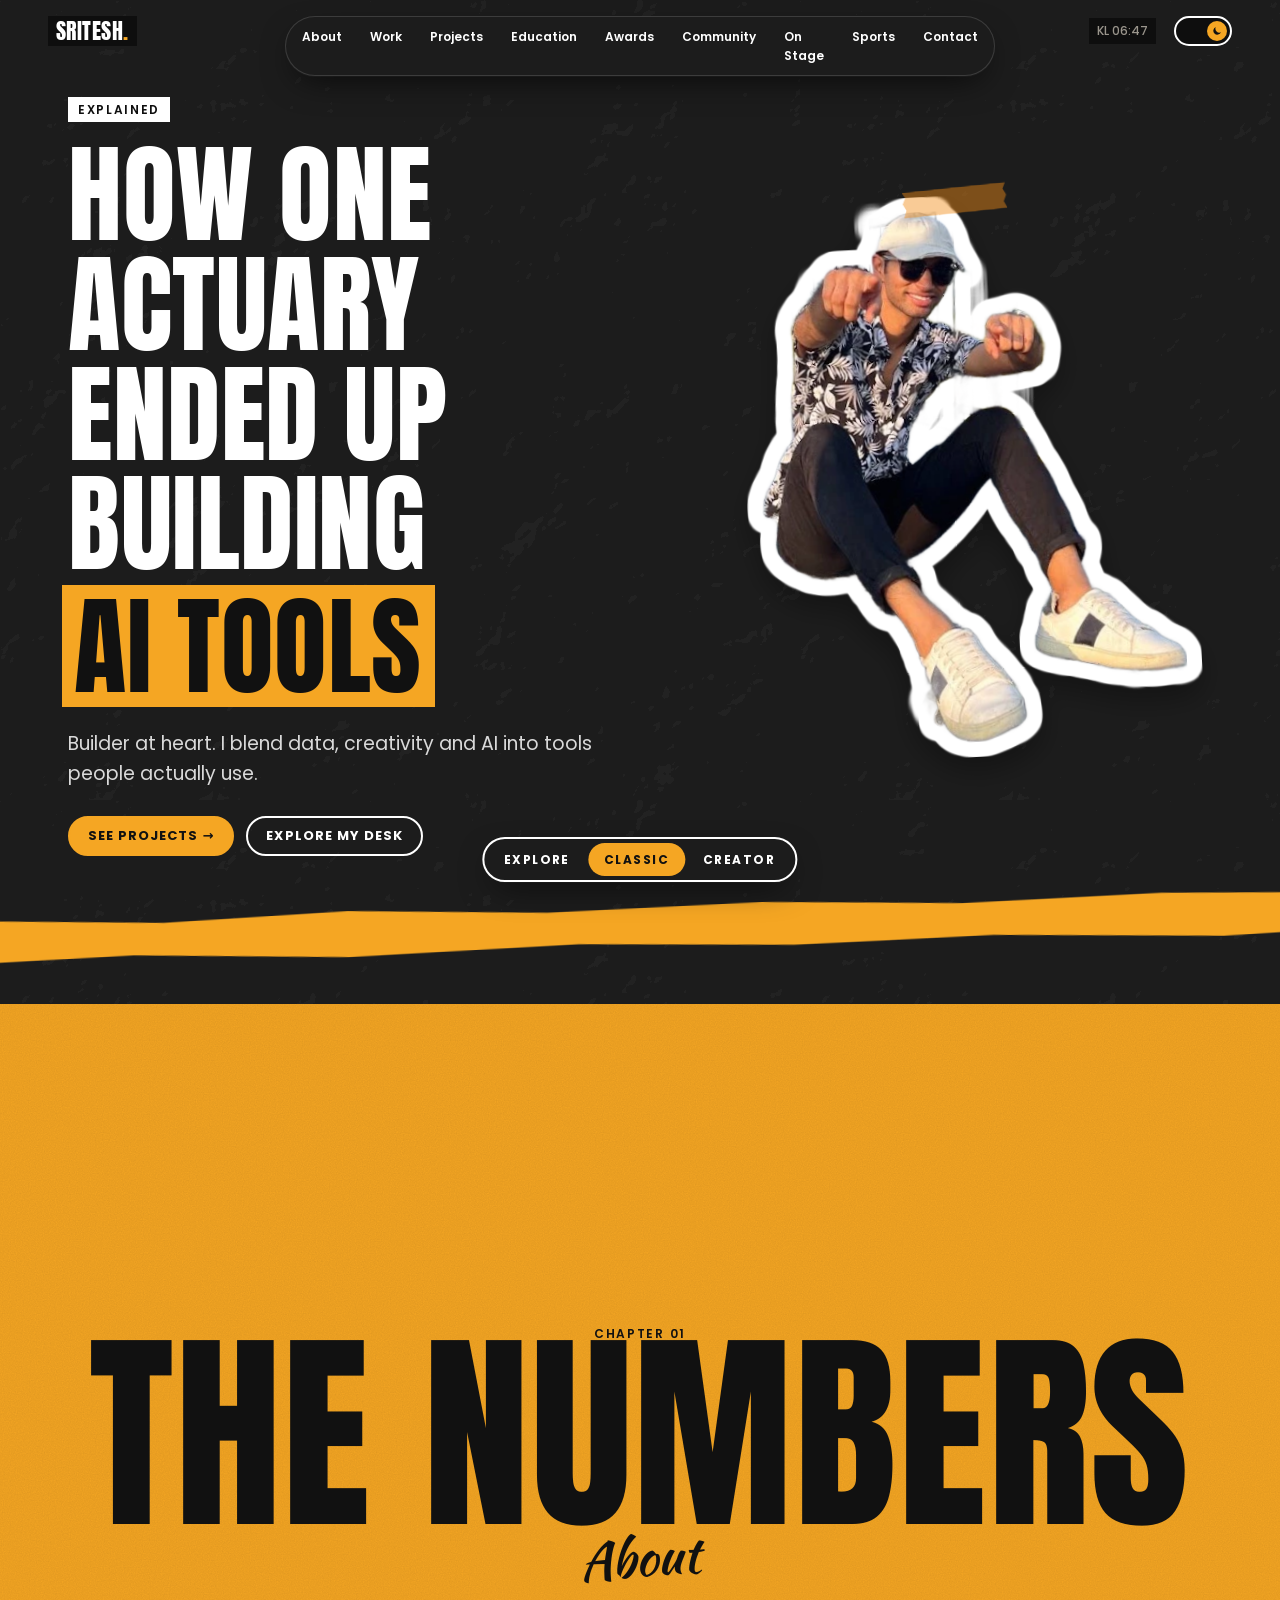
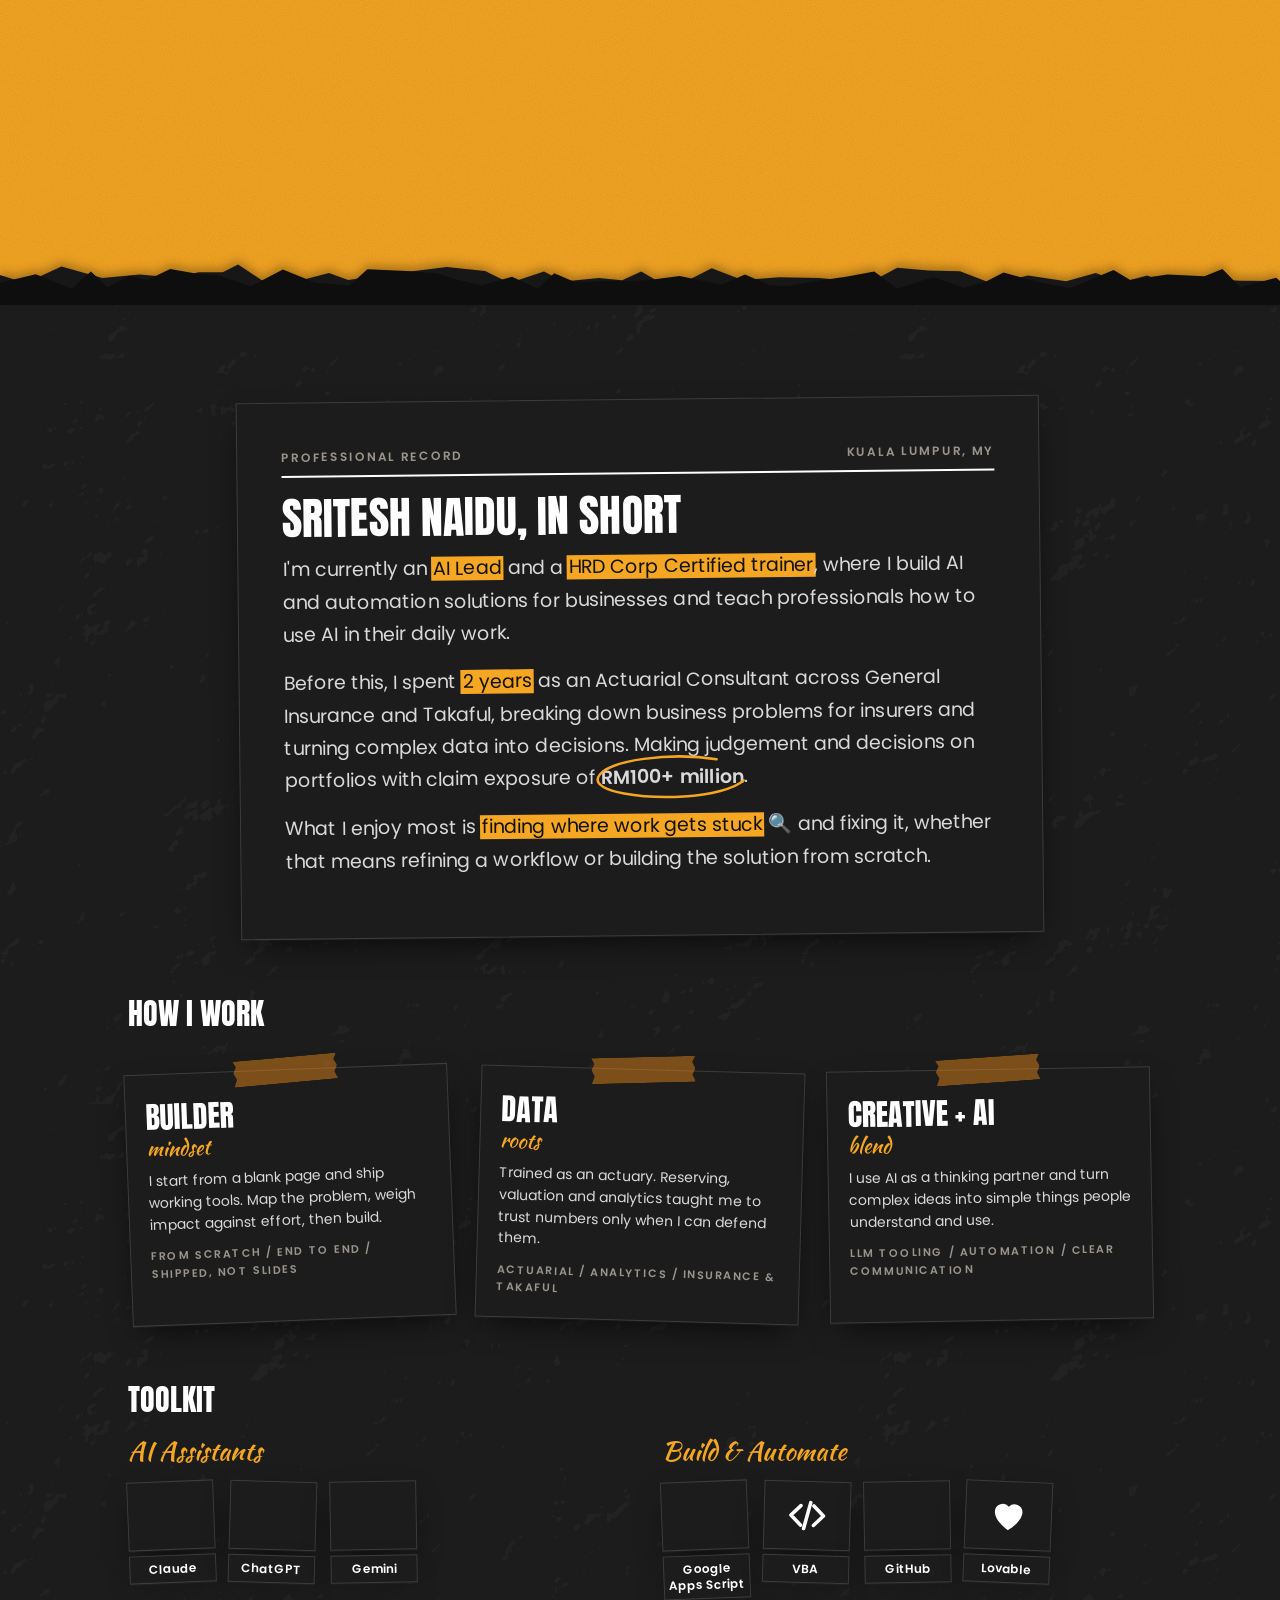
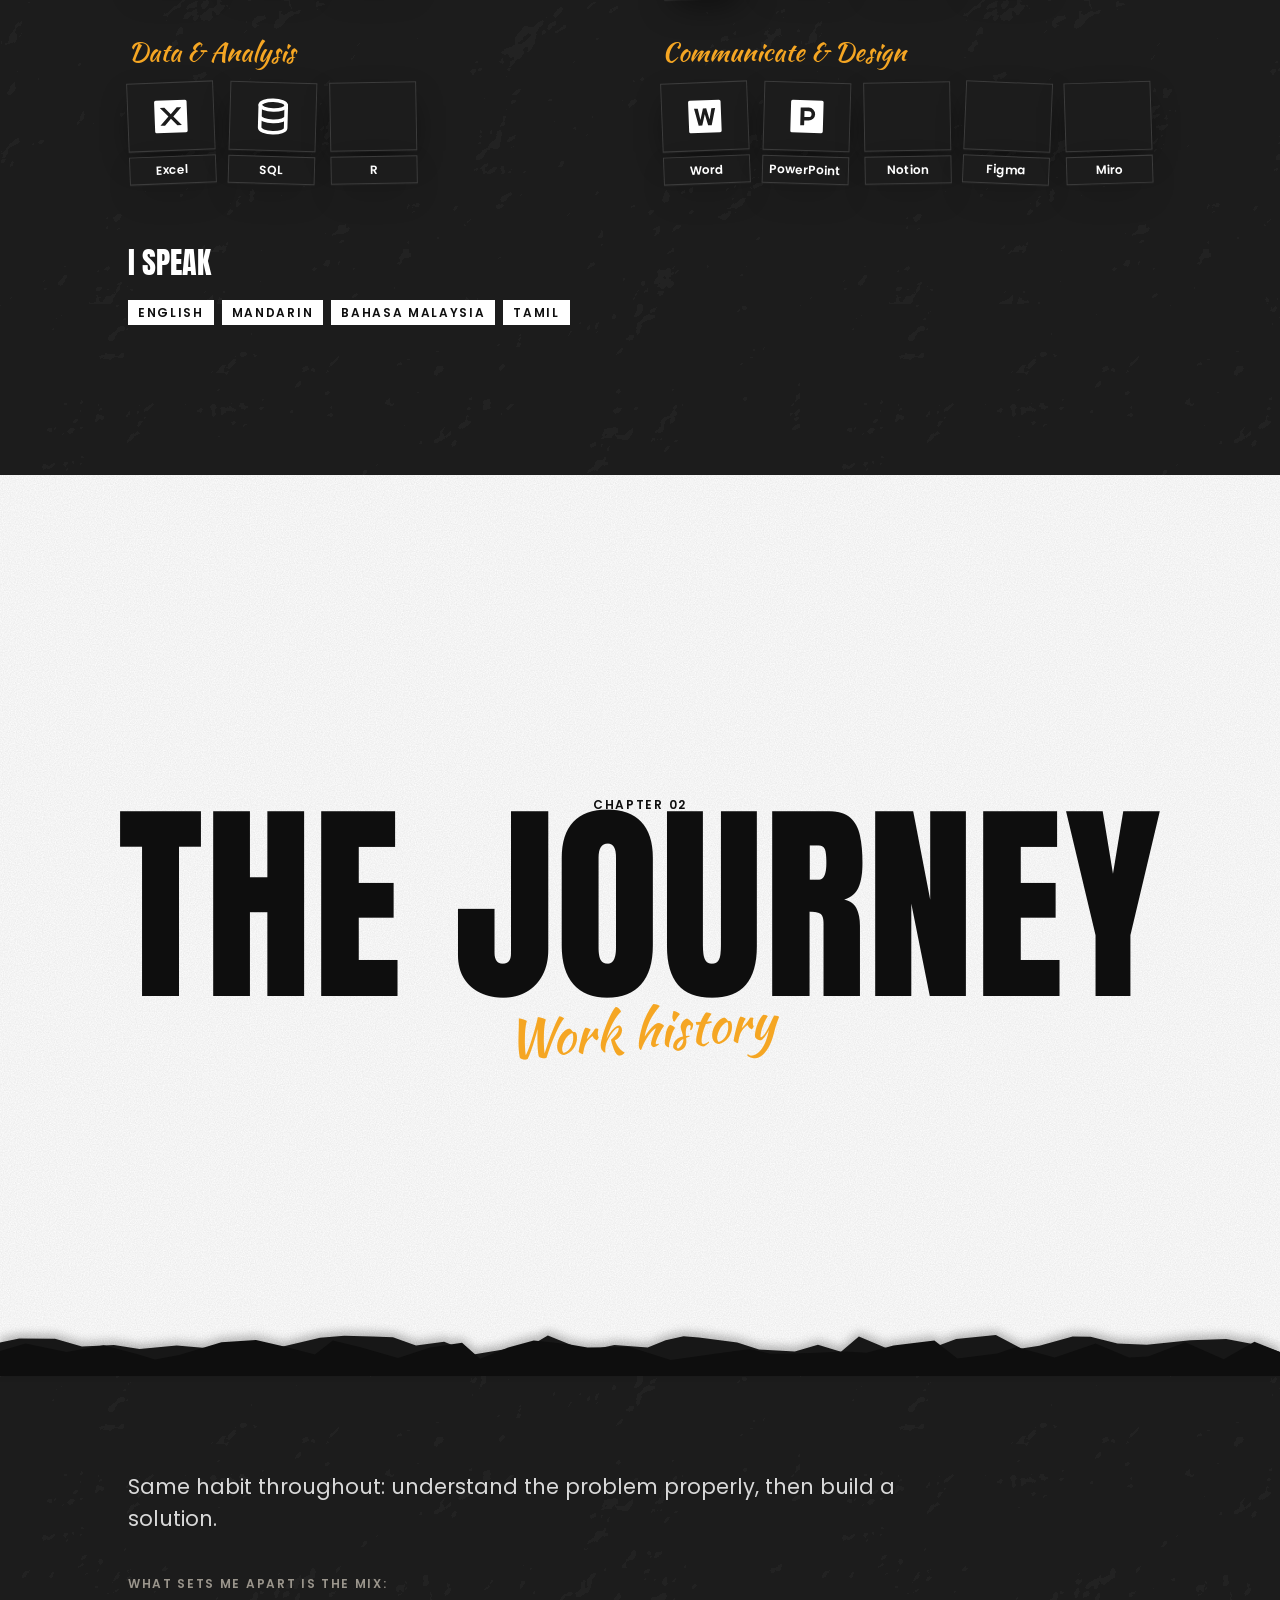
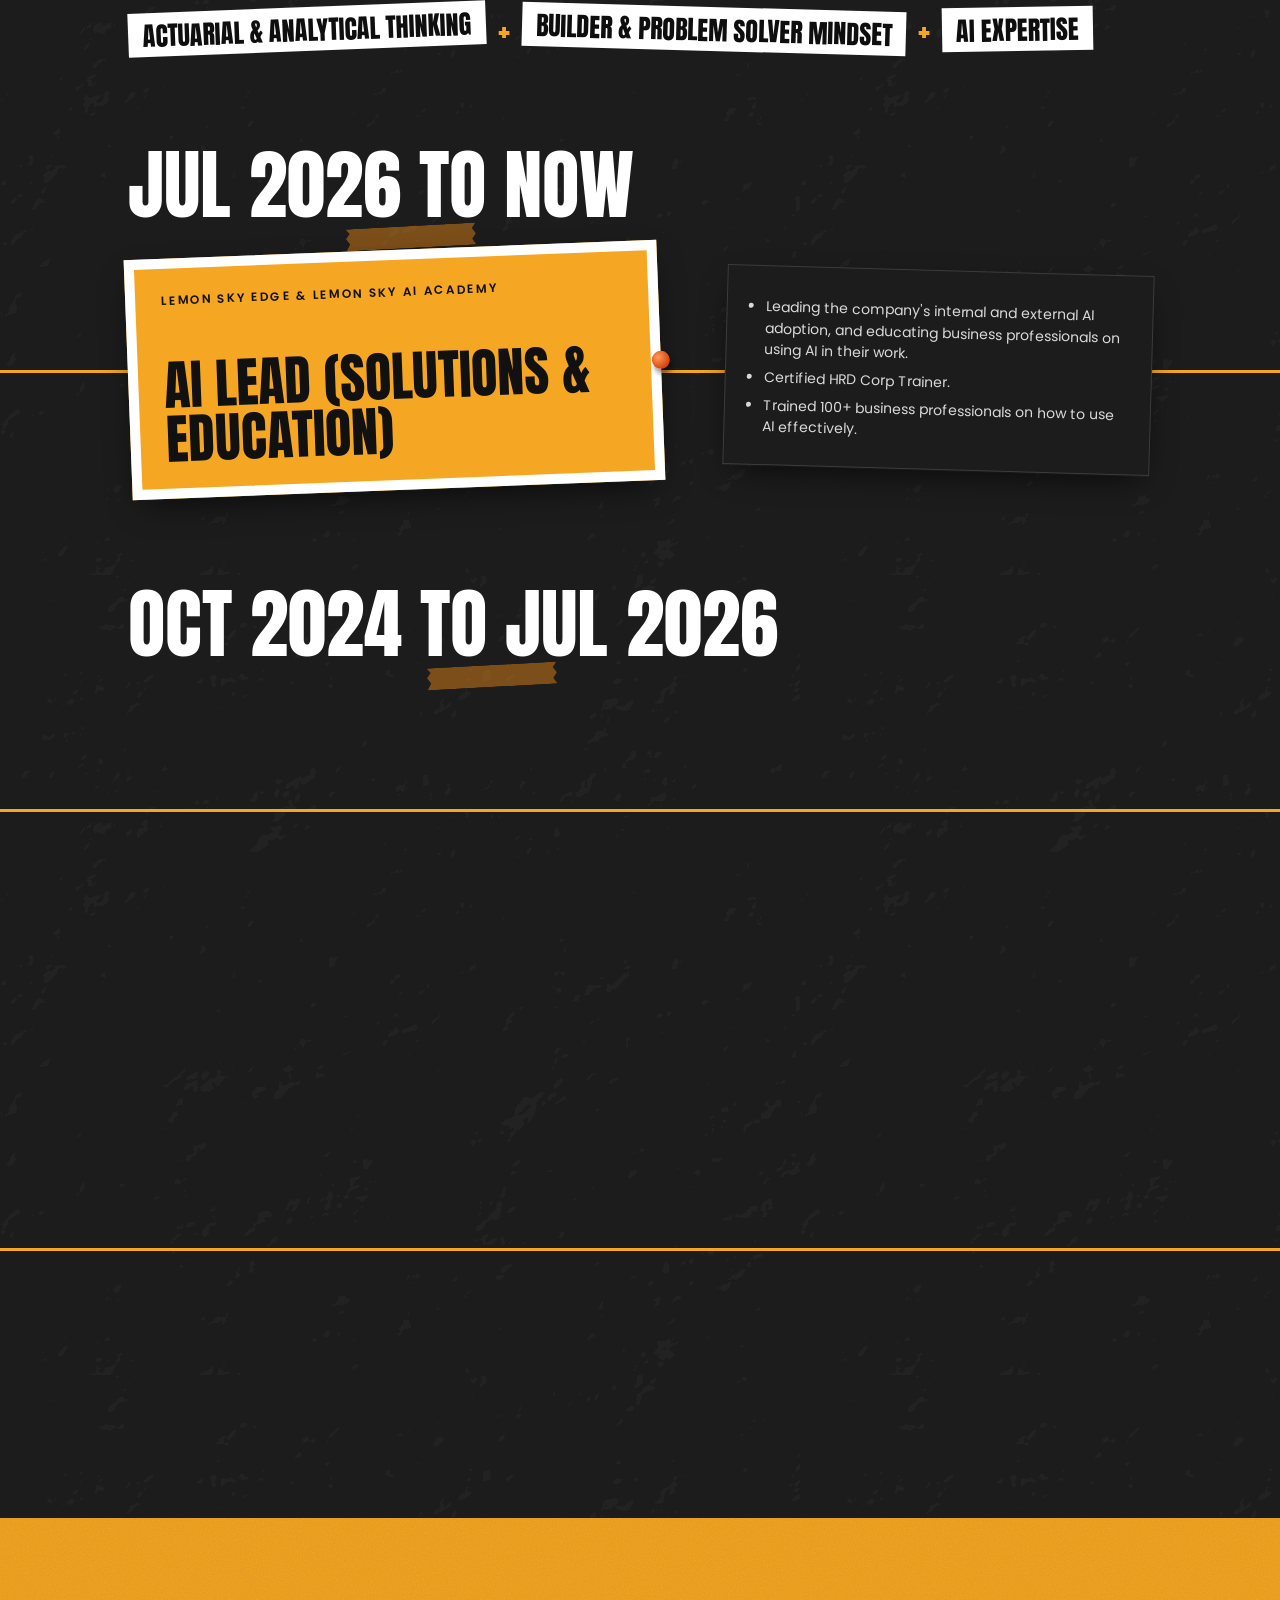
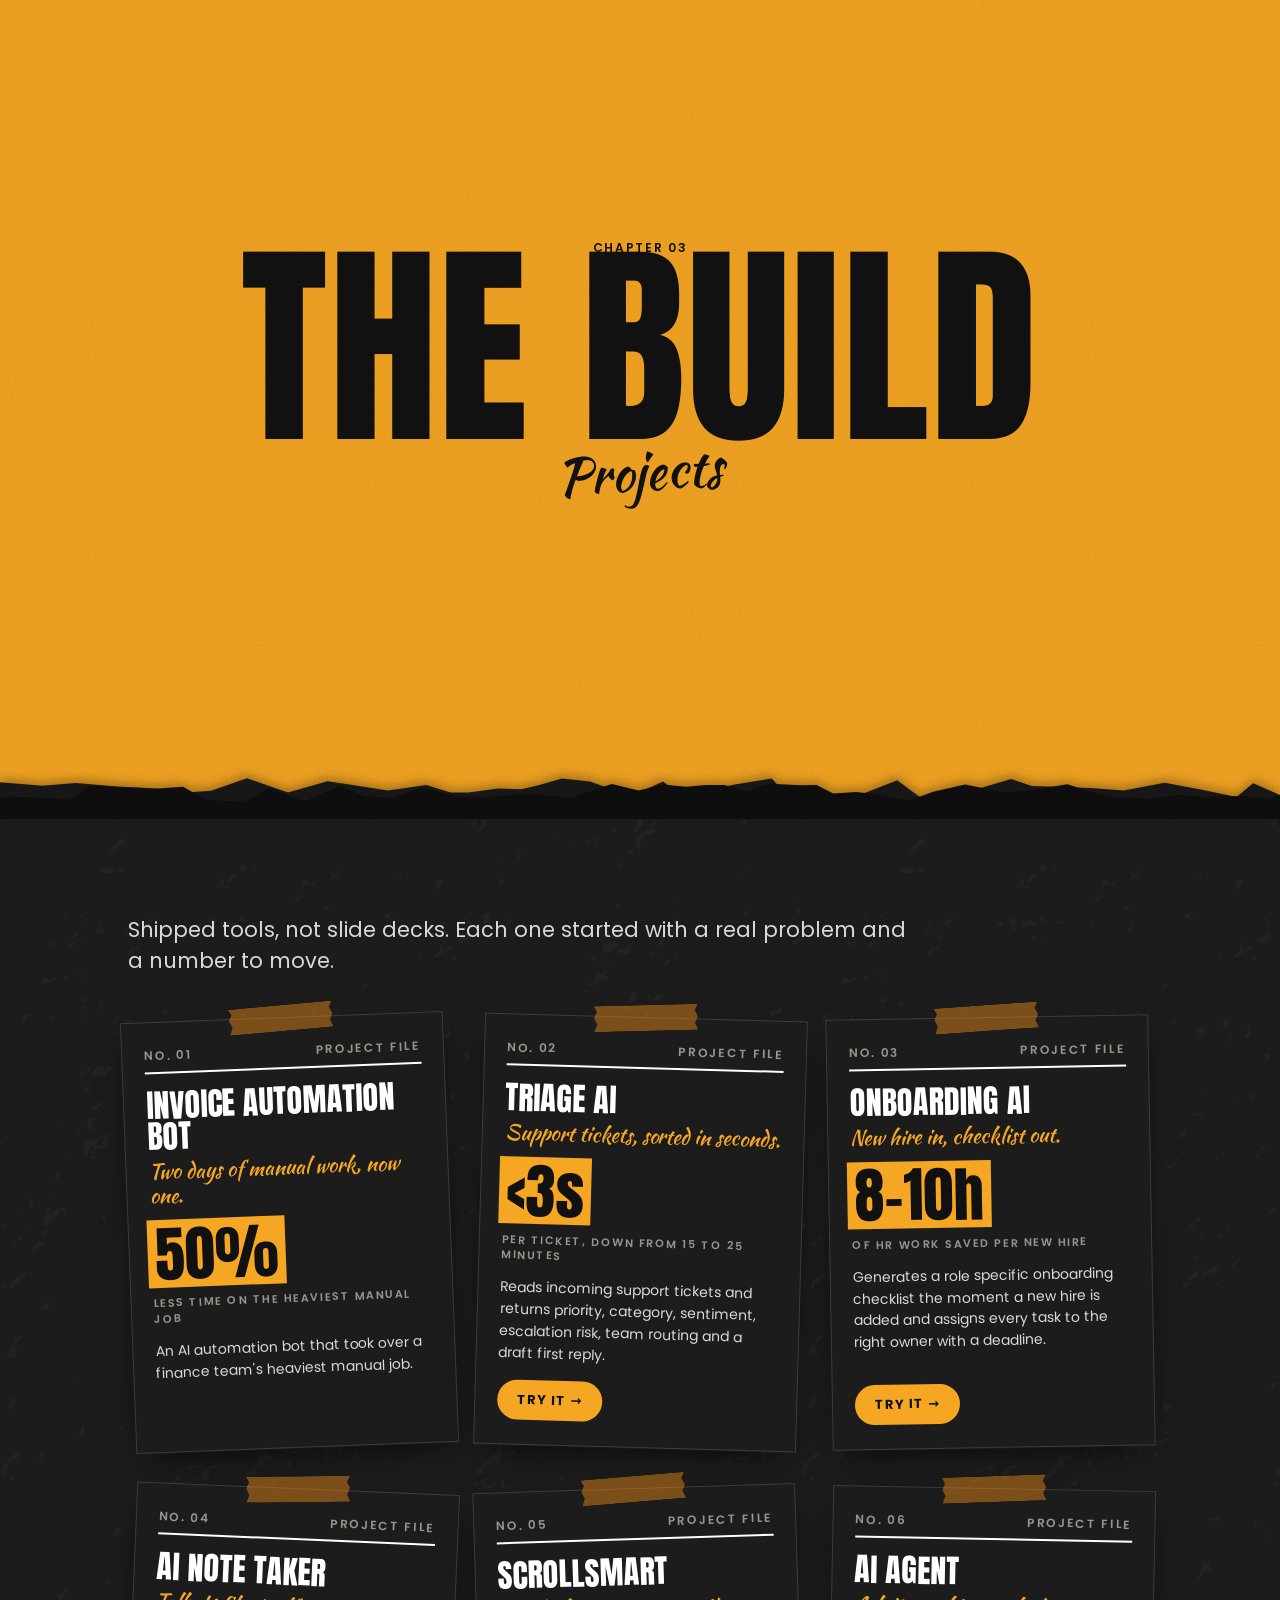
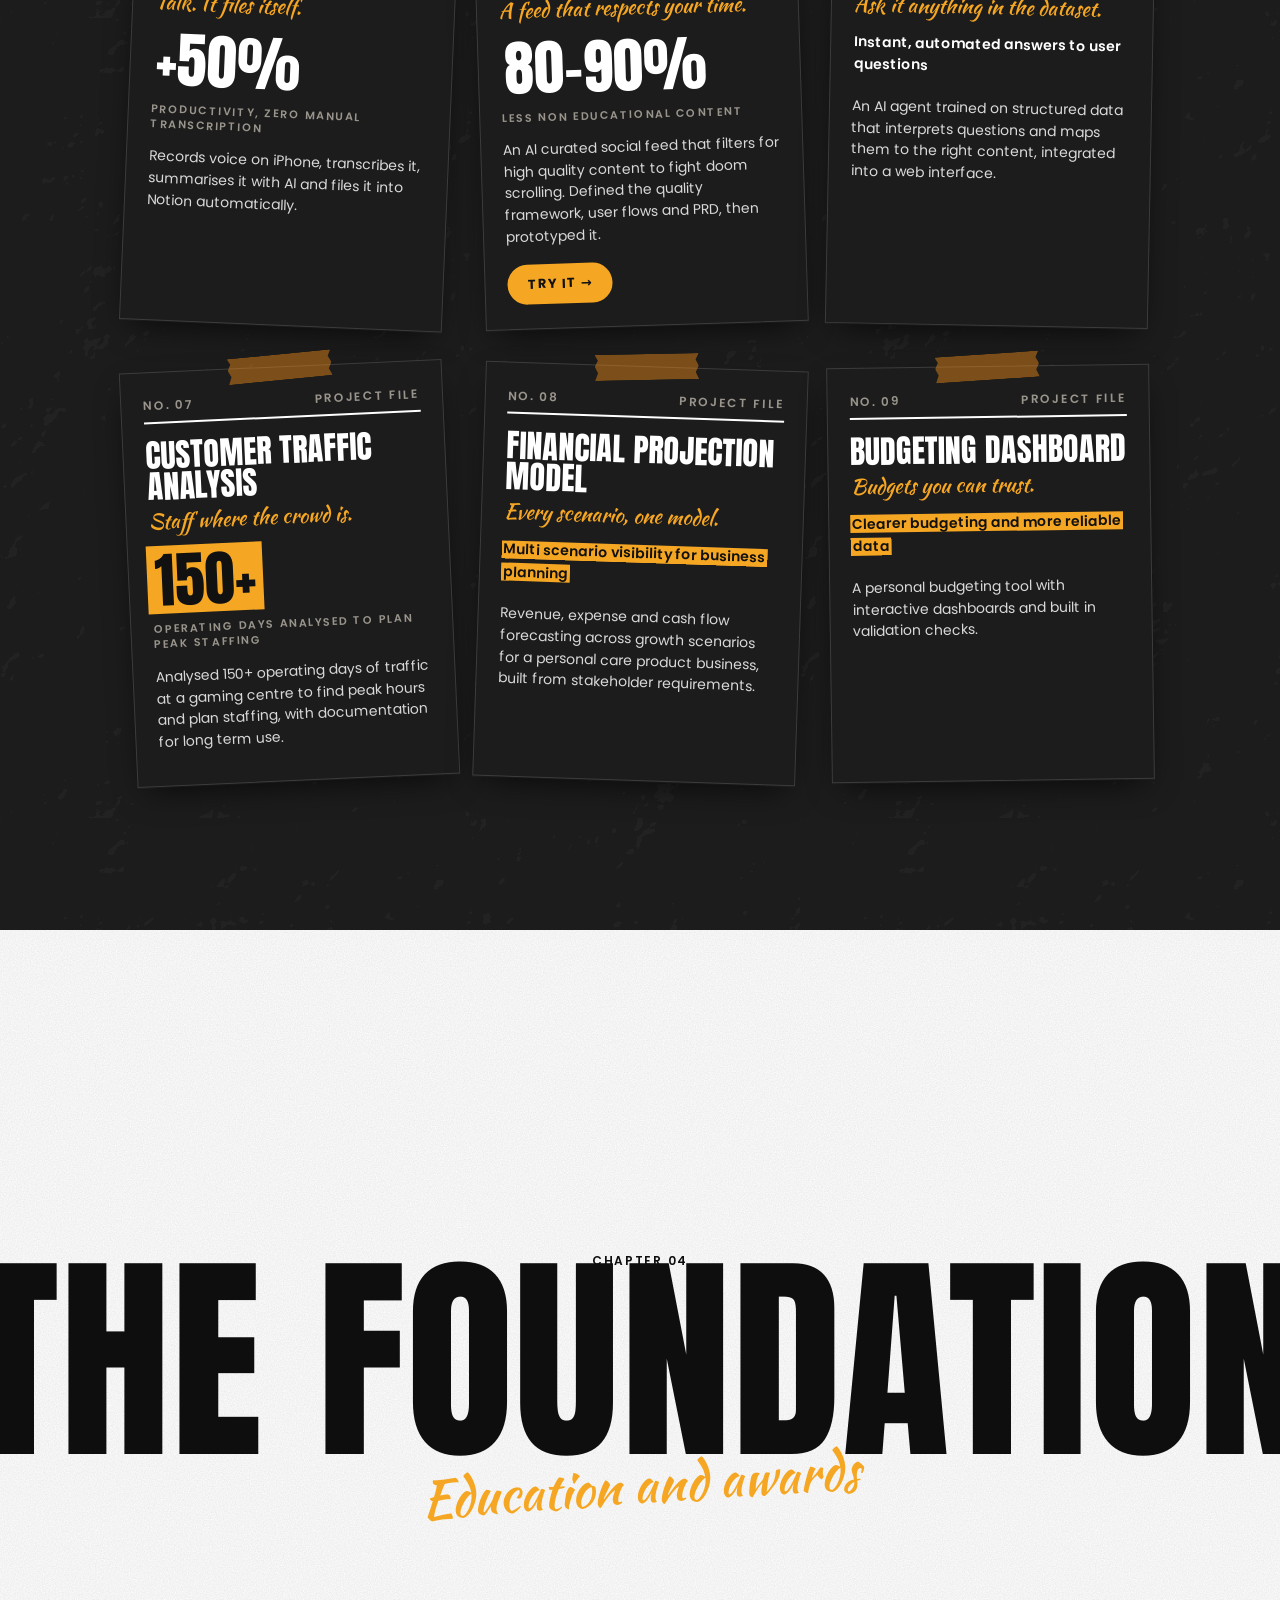
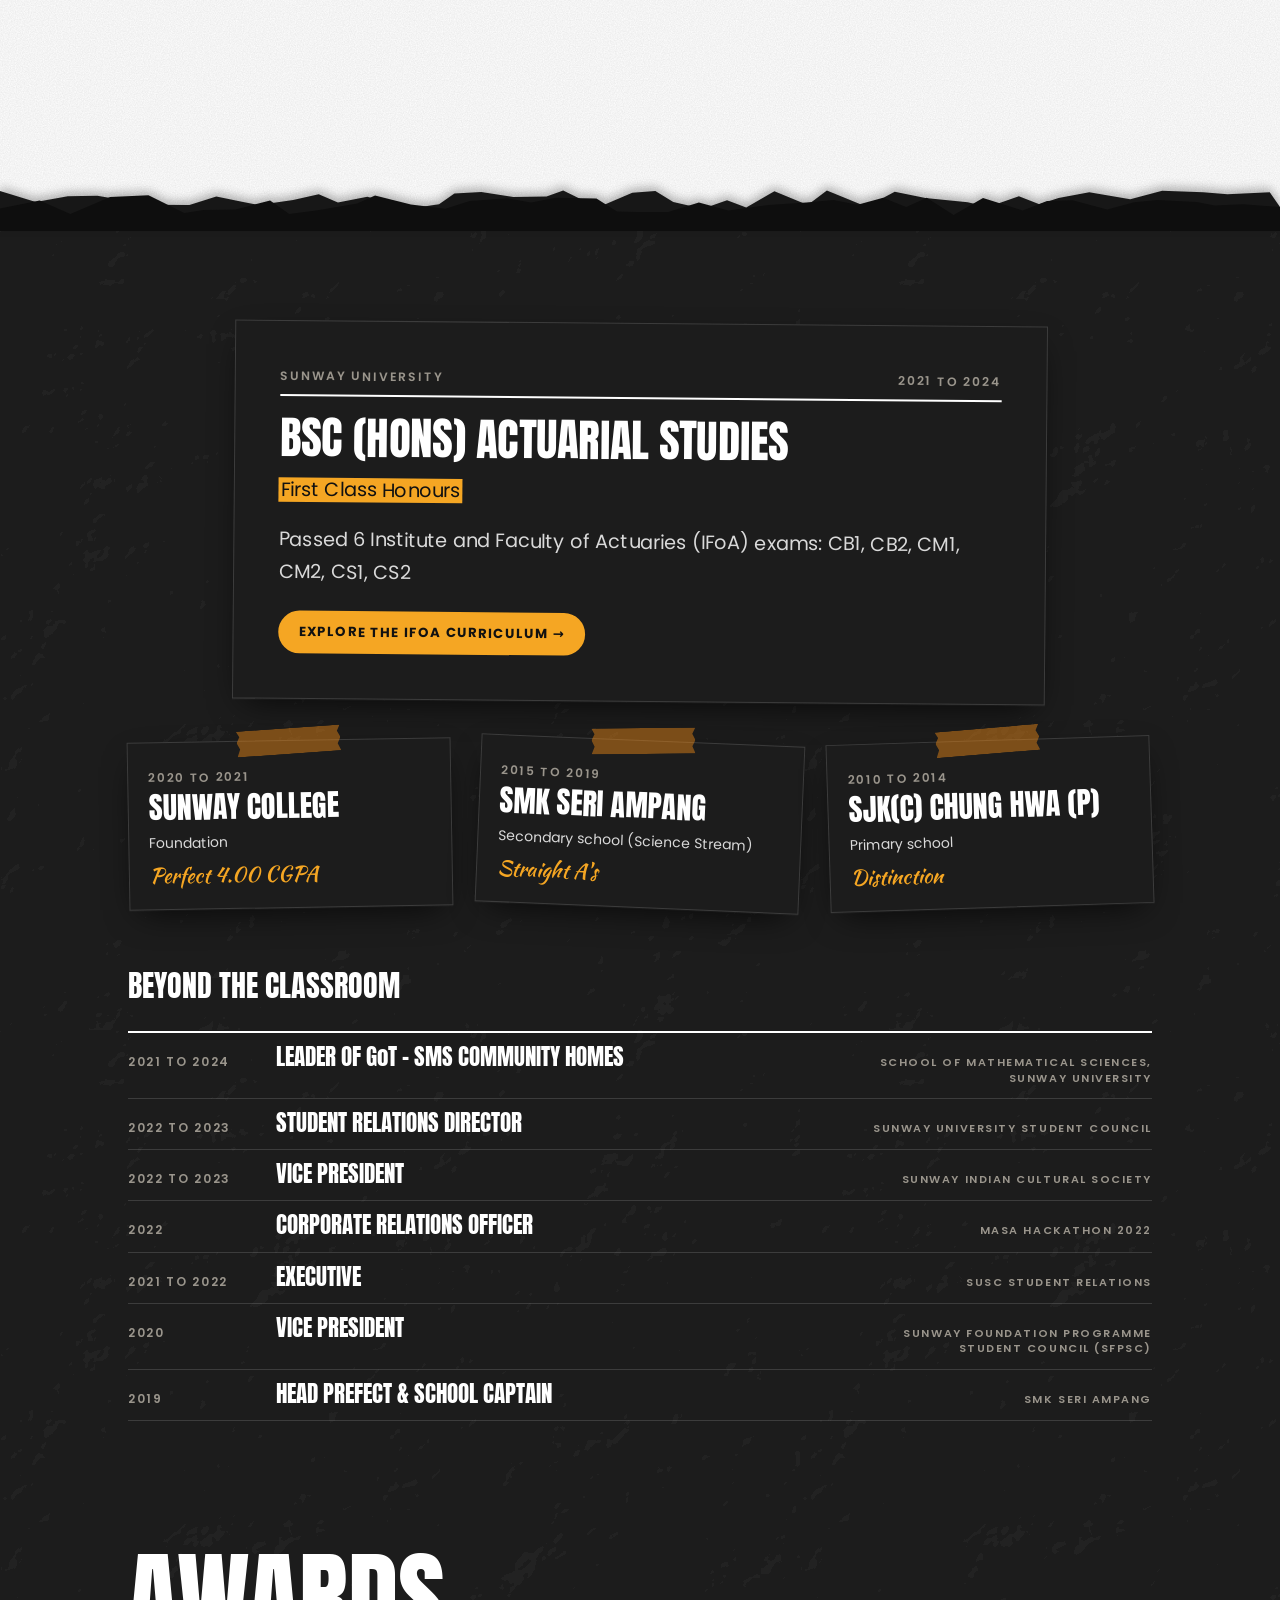
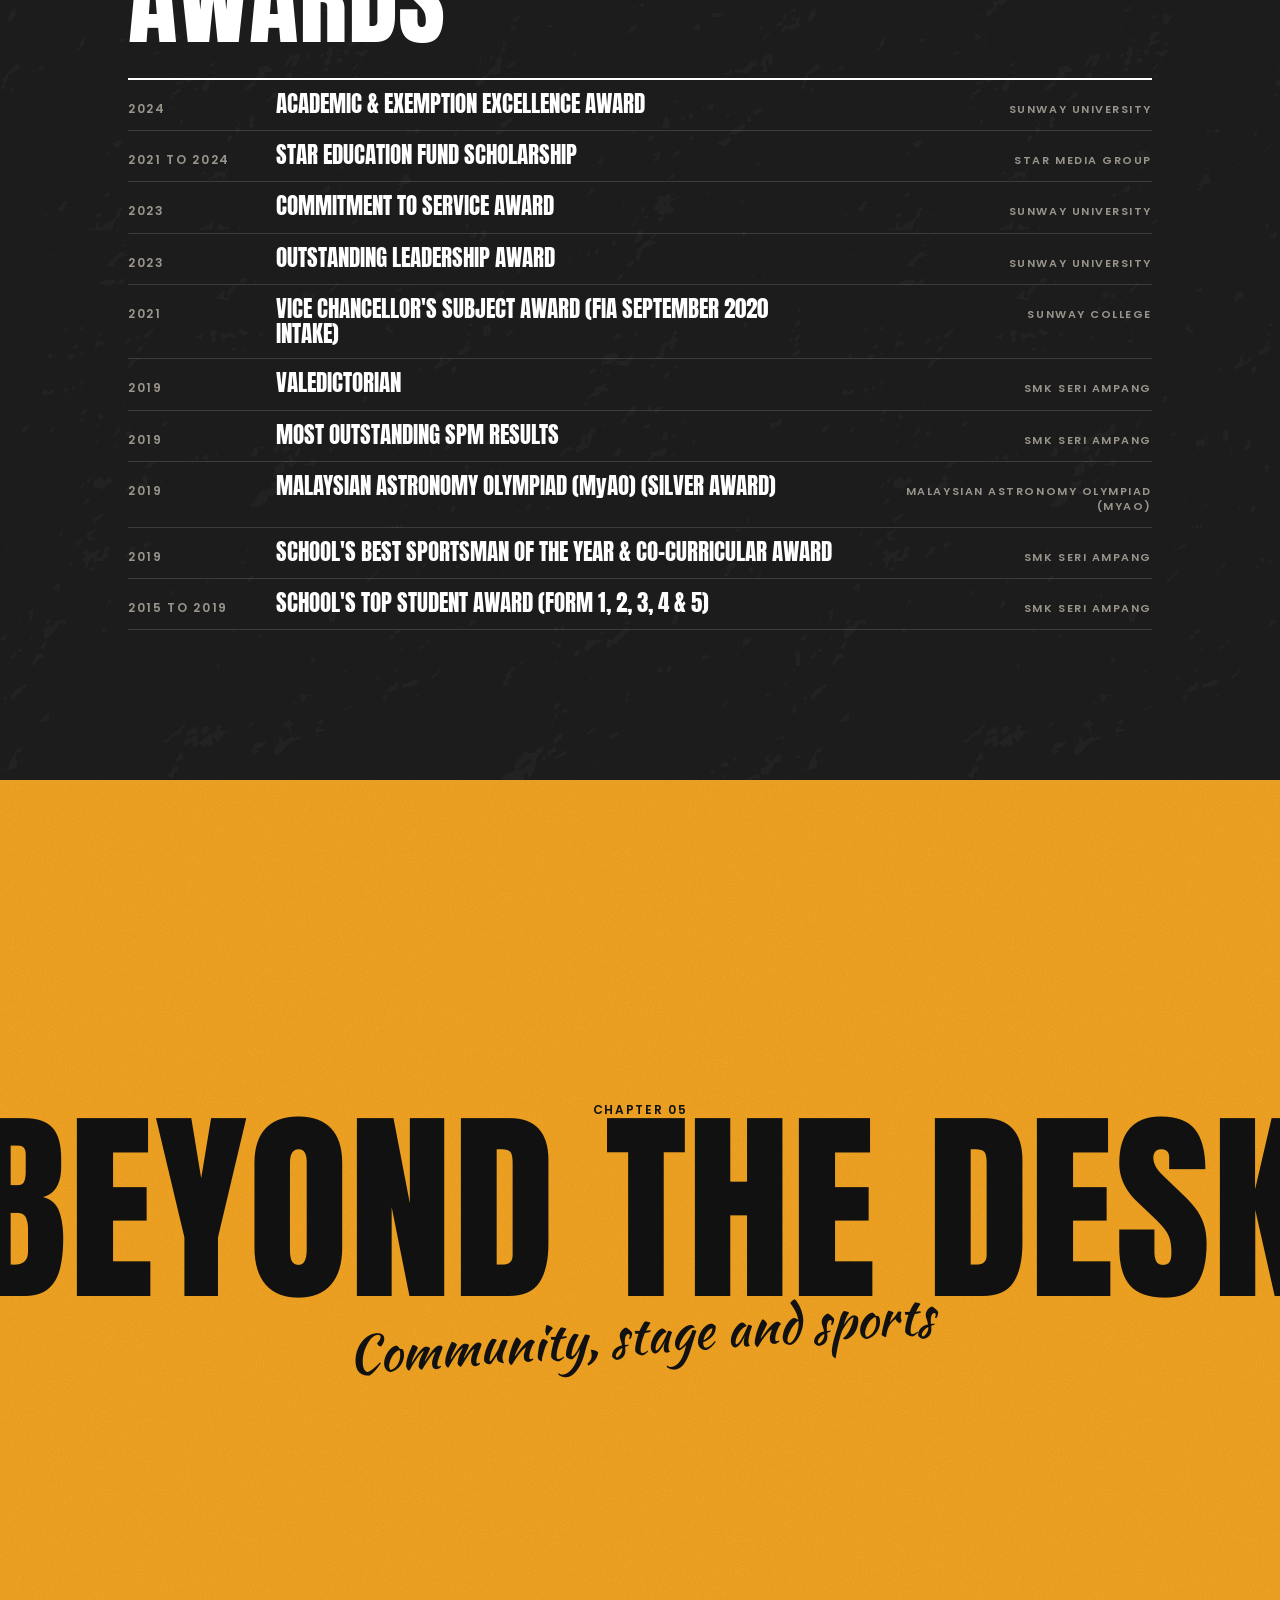
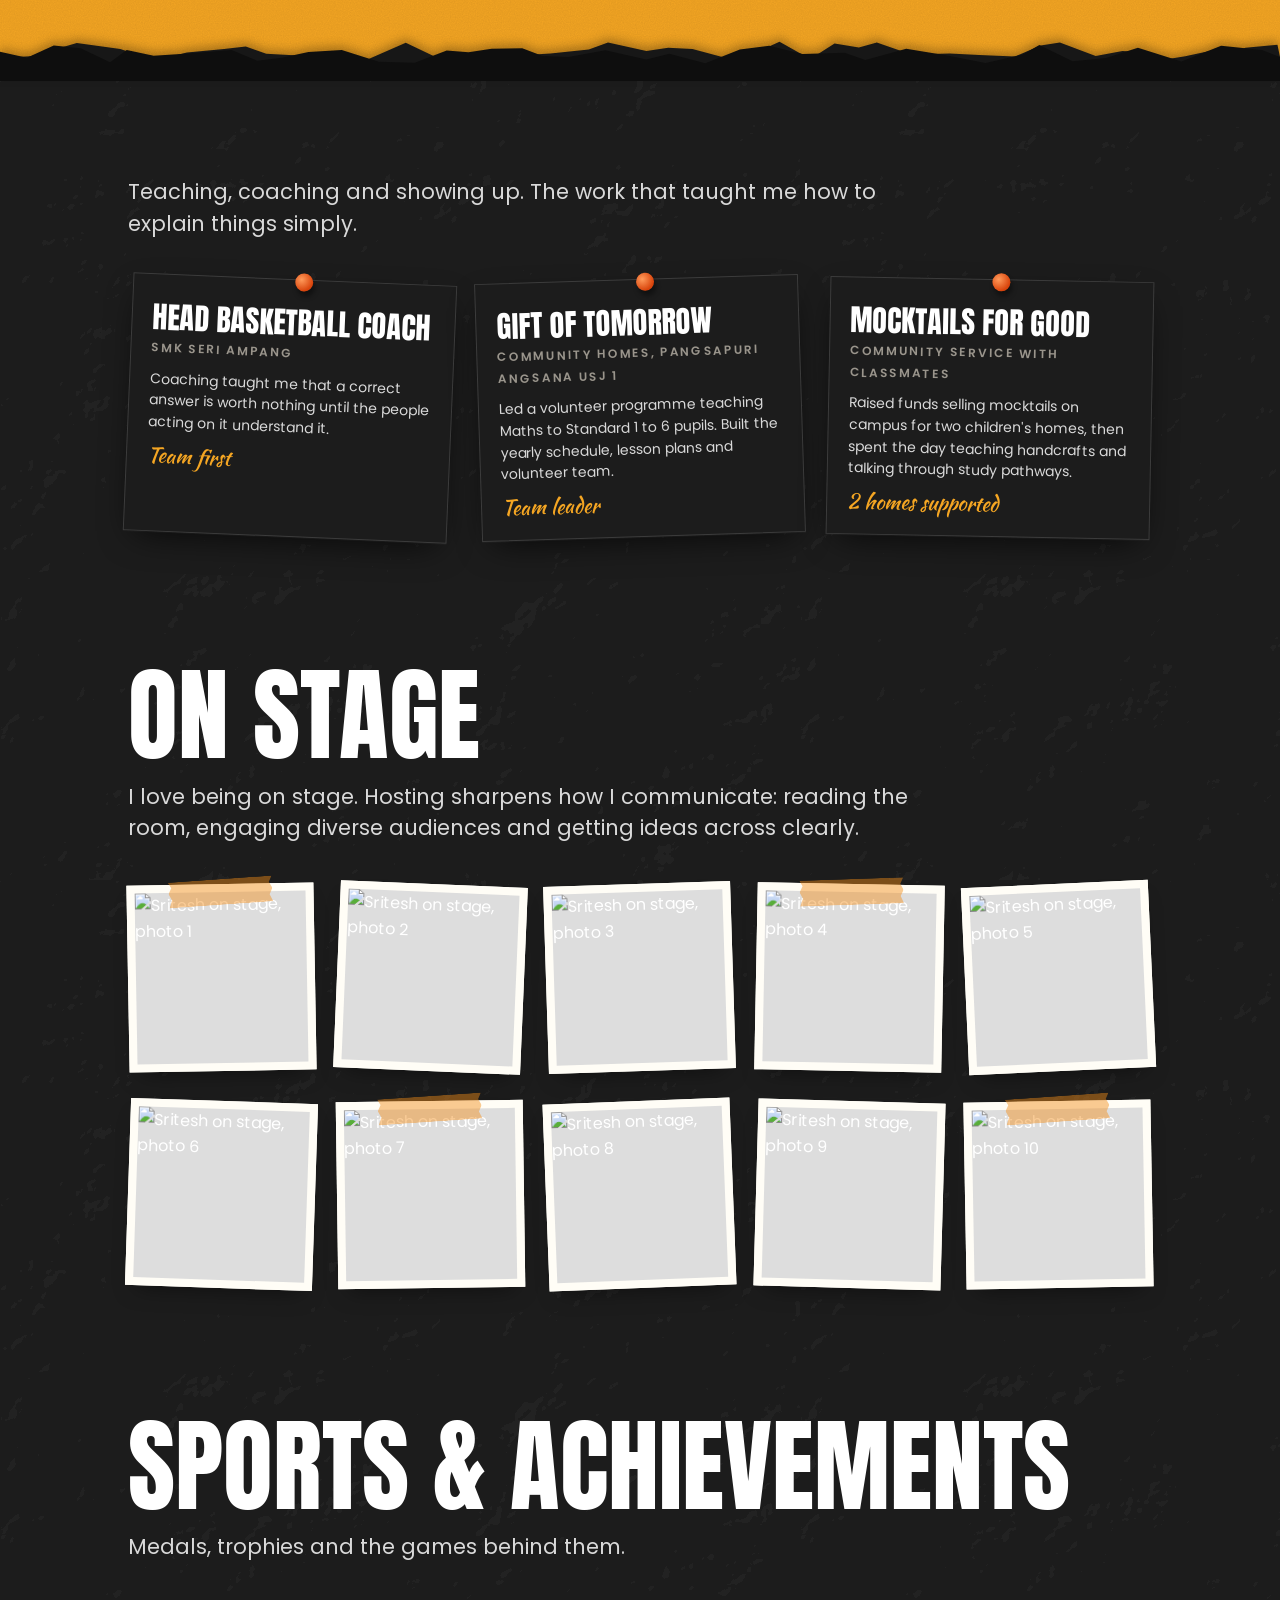
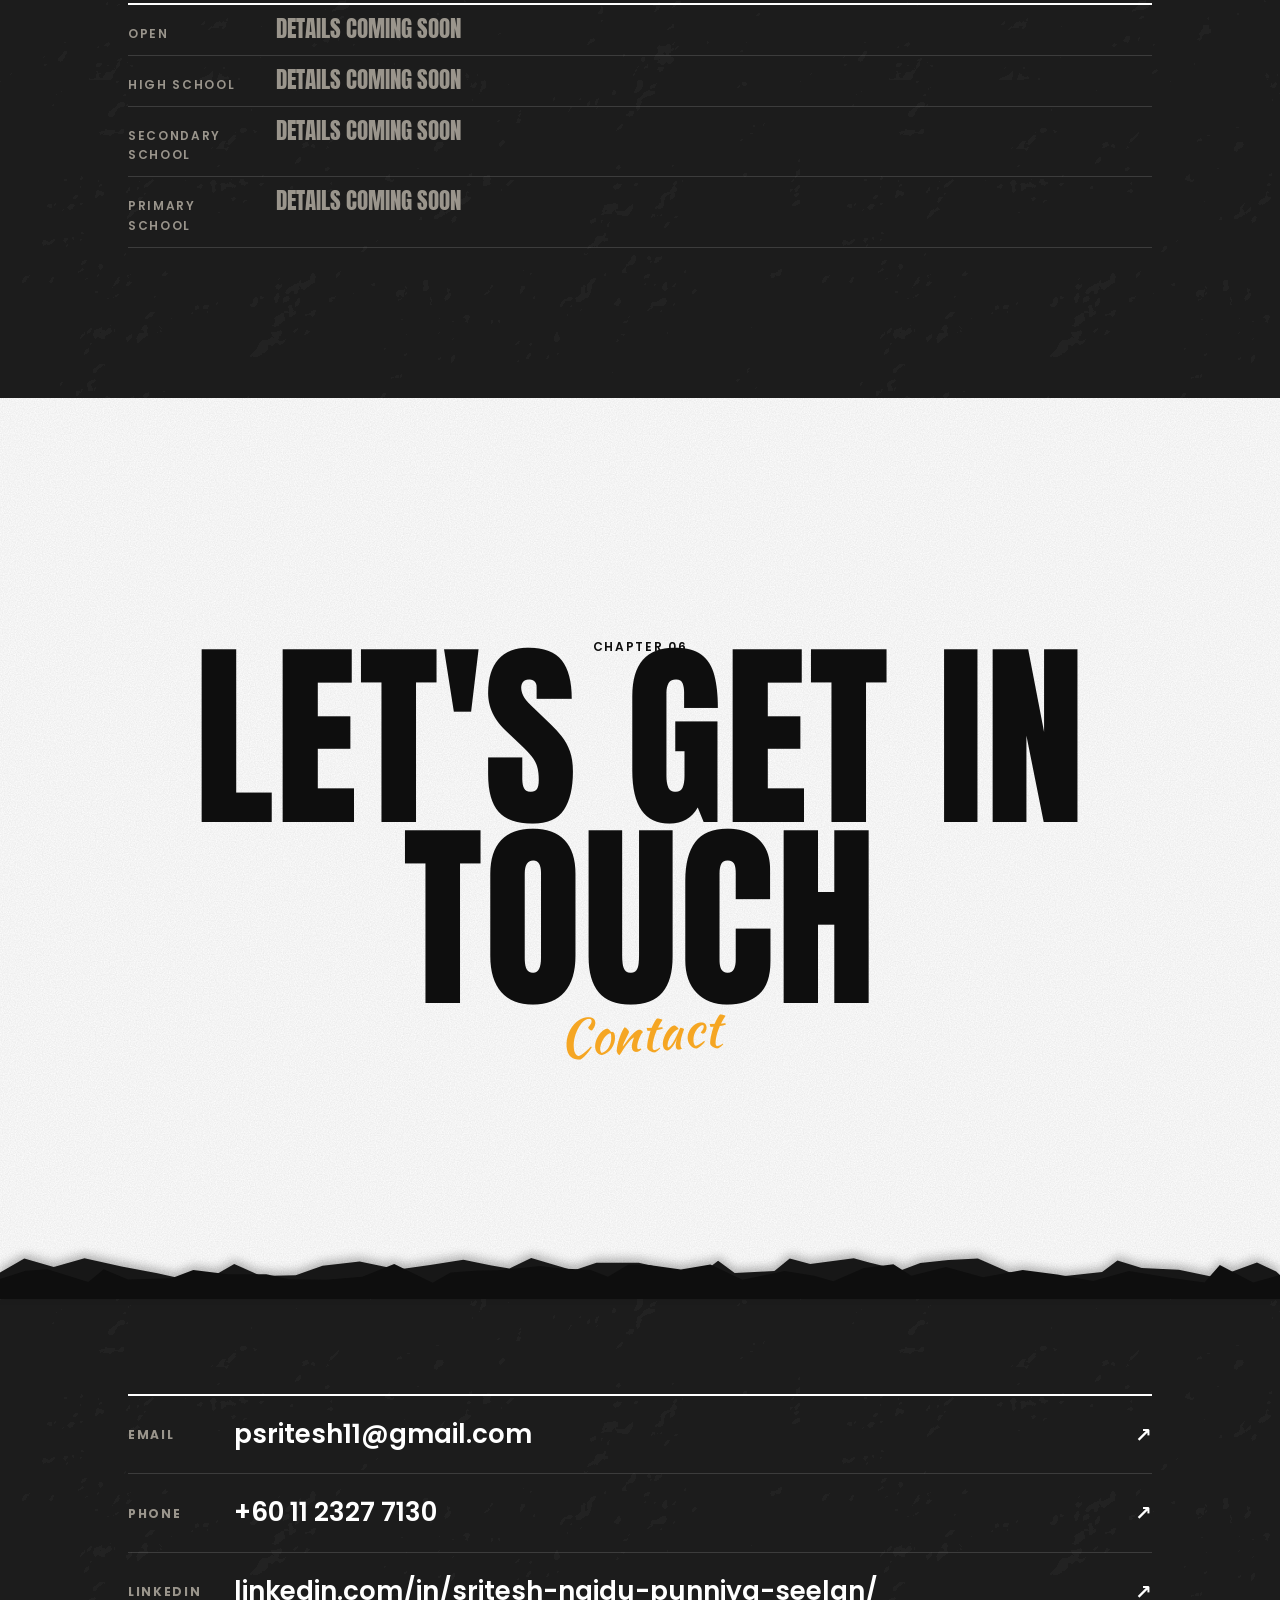
==== commit 83a7269d: "Add content creation: tripod camera in Explore and creator page - Explore: camera on a tabletop trip" ====
--- a/classic.html
+++ b/classic.html
@@ -9,16 +9,16 @@
   <link rel="preconnect" href="https://fonts.googleapis.com">
   <link rel="preconnect" href="https://fonts.gstatic.com" crossorigin>
   <link href="https://fonts.googleapis.com/css2?family=Anton&family=Kaushan+Script&family=Poppins:wght@400;500;600;700&display=swap" rel="stylesheet">
-  <link rel="stylesheet" href="assets/css/style.css?v=20261101">
-  <link rel="stylesheet" href="assets/css/classic.css?v=20261101">
+  <link rel="stylesheet" href="assets/css/style.css?v=20261122">
+  <link rel="stylesheet" href="assets/css/classic.css?v=20261122">
   <script>try{if(localStorage.getItem("sn-theme-classic")==="light")document.documentElement.setAttribute("data-theme","light")}catch(e){}</script>
 </head>
 <body class="classic">
   <main id="classic-root"></main>
 
-  <script src="assets/js/content.js?v=20261101"></script>
-  <script src="assets/js/sections.js?v=20261101"></script>
-  <script src="assets/js/ui.js?v=20261101"></script>
-  <script src="assets/js/classic.js?v=20261101"></script>
+  <script src="assets/js/content.js?v=20261122"></script>
+  <script src="assets/js/sections.js?v=20261122"></script>
+  <script src="assets/js/ui.js?v=20261122"></script>
+  <script src="assets/js/classic.js?v=20261122"></script>
 </body>
 </html>
--- a/assets/css/style.css
+++ b/assets/css/style.css
@@ -465,6 +465,16 @@
 }
 .toast.show { opacity: 1; transform: translate(-50%, 0); }
 
+/* Content creation (Explore panel teaser + creator page) */
+.soon-v { color: var(--muted); opacity: .7; }
+.cr-facts { display: grid; grid-template-columns: repeat(auto-fit, minmax(200px, 1fr)); gap: 0; border-top: 2px solid var(--ink); border-bottom: 1px solid var(--line); margin-bottom: 28px; }
+.cr-facts > div { display: flex; flex-direction: column; gap: 4px; padding: 14px 16px 14px 0; }
+.cr-facts > div + div { padding-left: 16px; border-left: 1px solid var(--line); }
+.cr-facts strong { font-family: var(--f-display); font-weight: 400; text-transform: uppercase; font-size: 28px; line-height: 1; }
+.cr-facts a { text-decoration-color: var(--accent); text-underline-offset: 4px; }
+.cr-open { margin-top: 30px; }
+@media (max-width: 520px) { .cr-facts > div + div { padding-left: 0; border-left: 0; border-top: 1px solid var(--line); } }
+
 /* Tools strip */
 .chips { display: flex; flex-wrap: wrap; gap: 8px; }
 .chip { border: 2px solid var(--ink); border-radius: 999px; padding: 5px 14px; font-weight: 600; font-size: 13px; }
